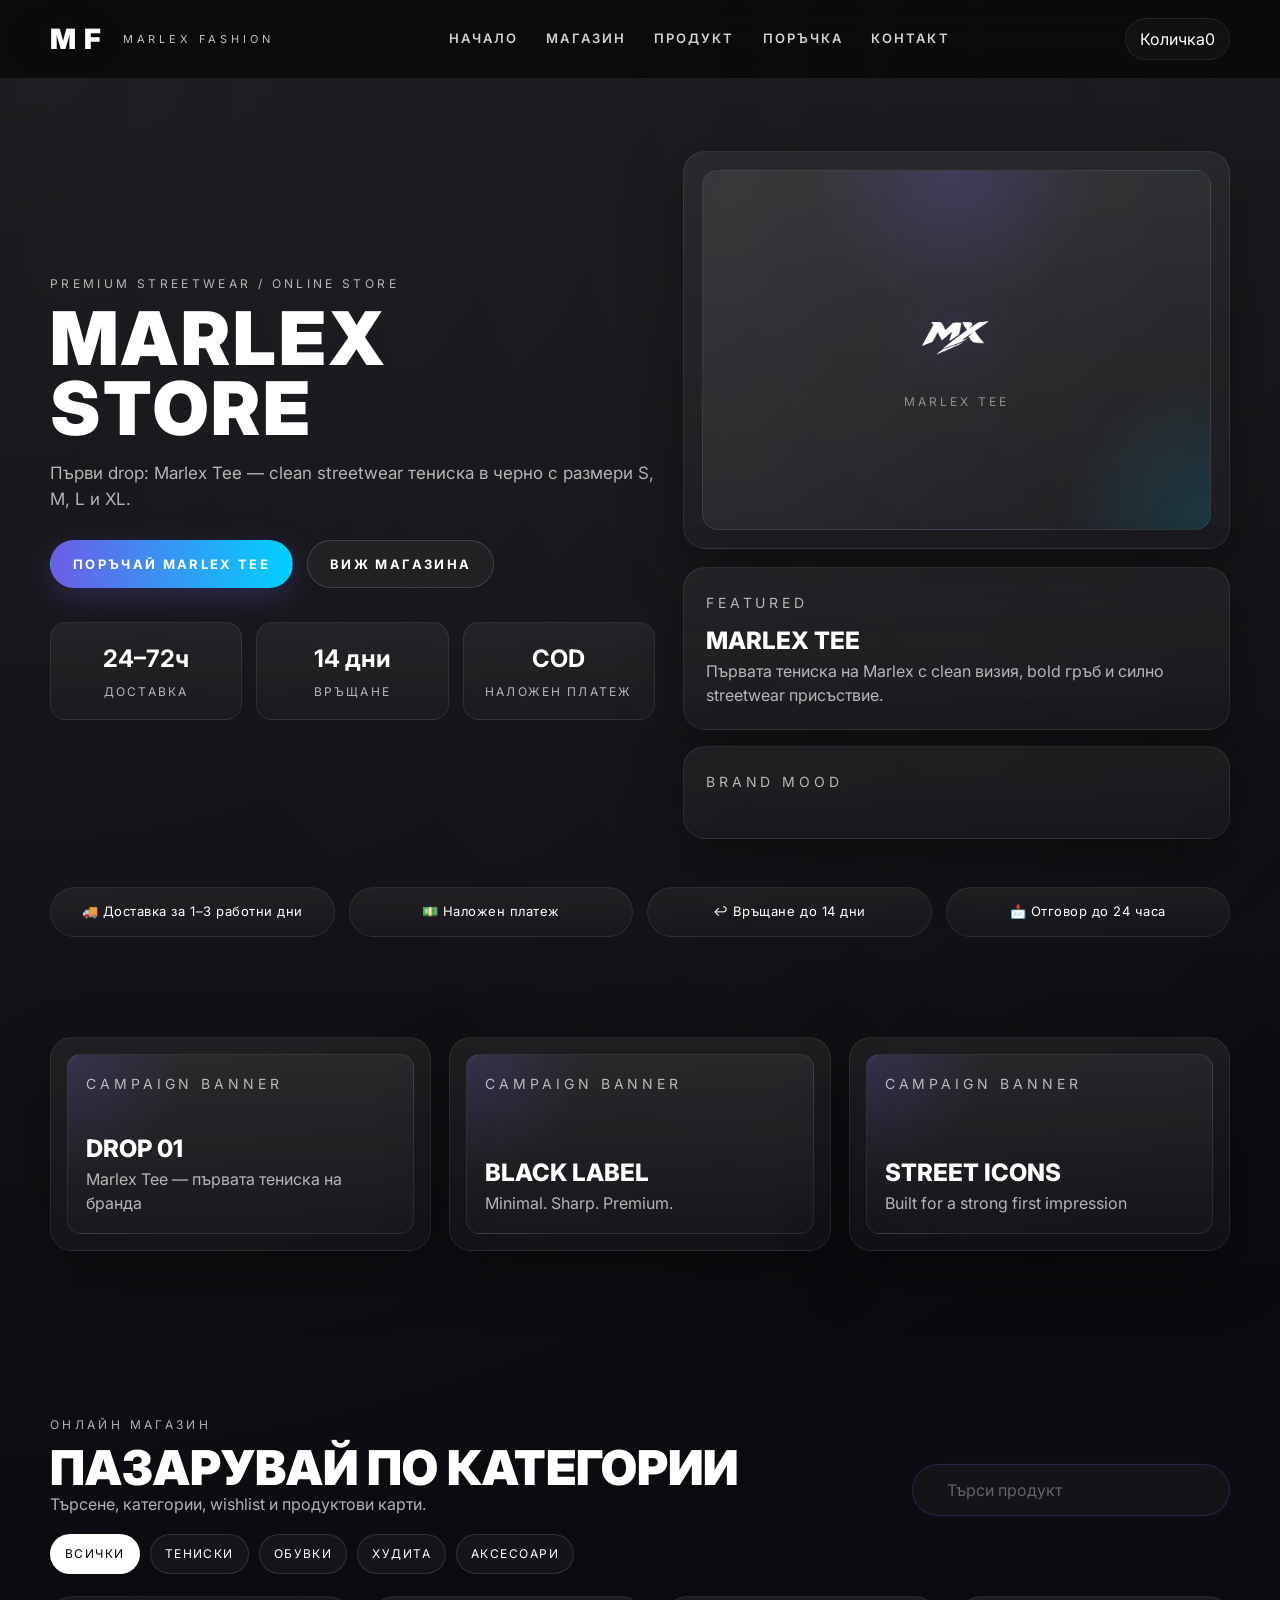
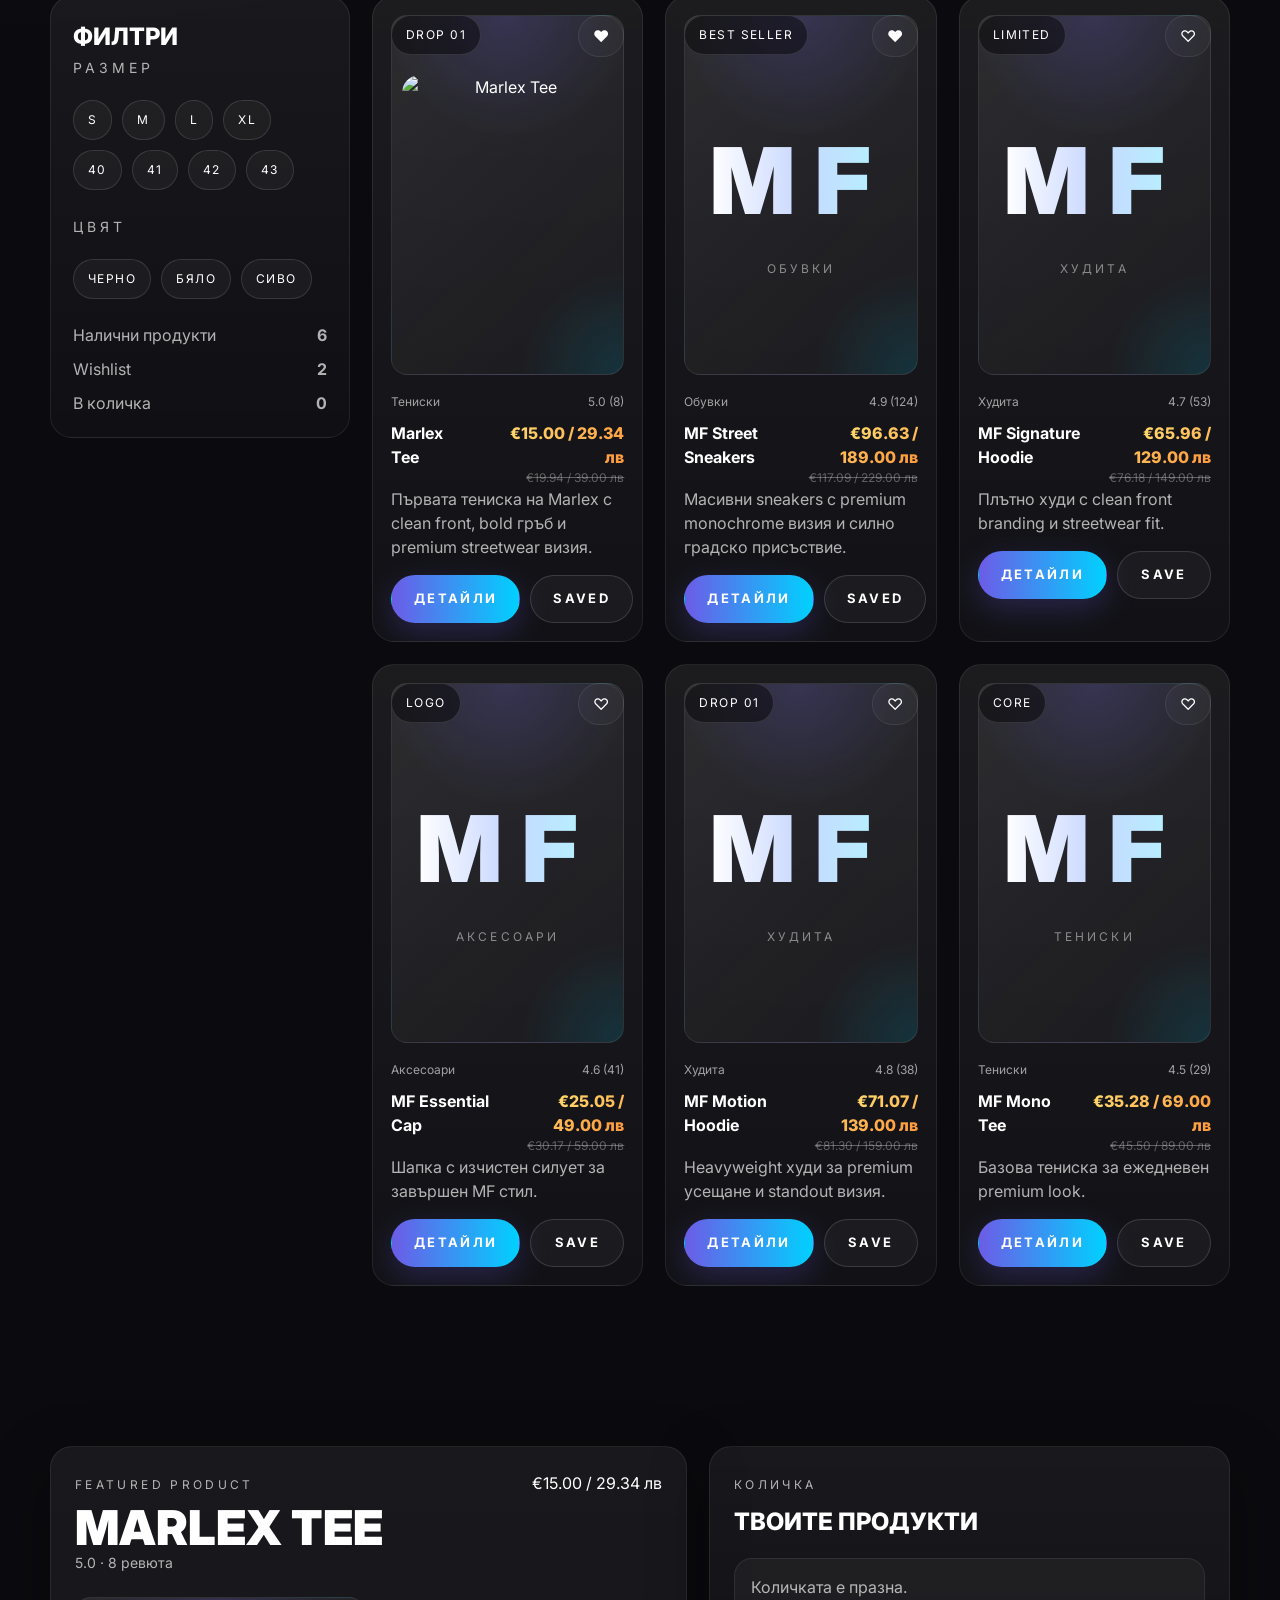
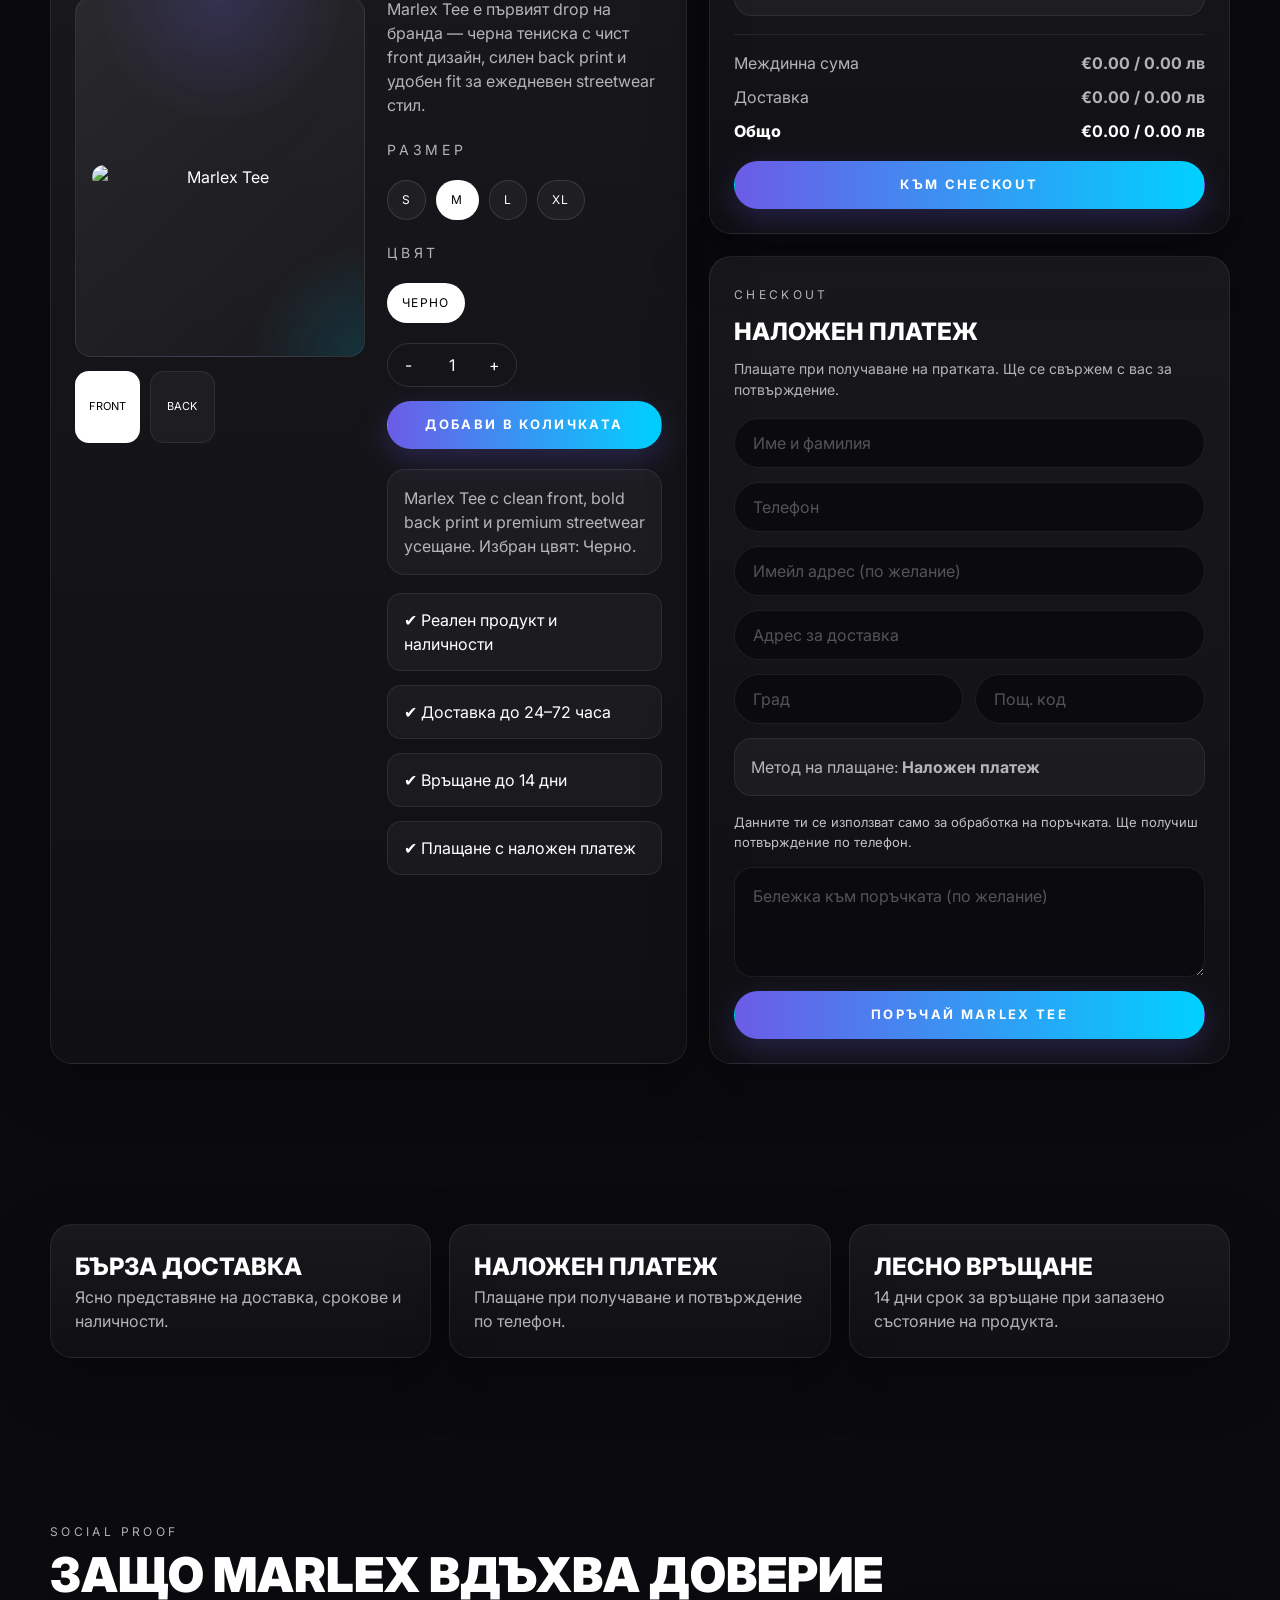
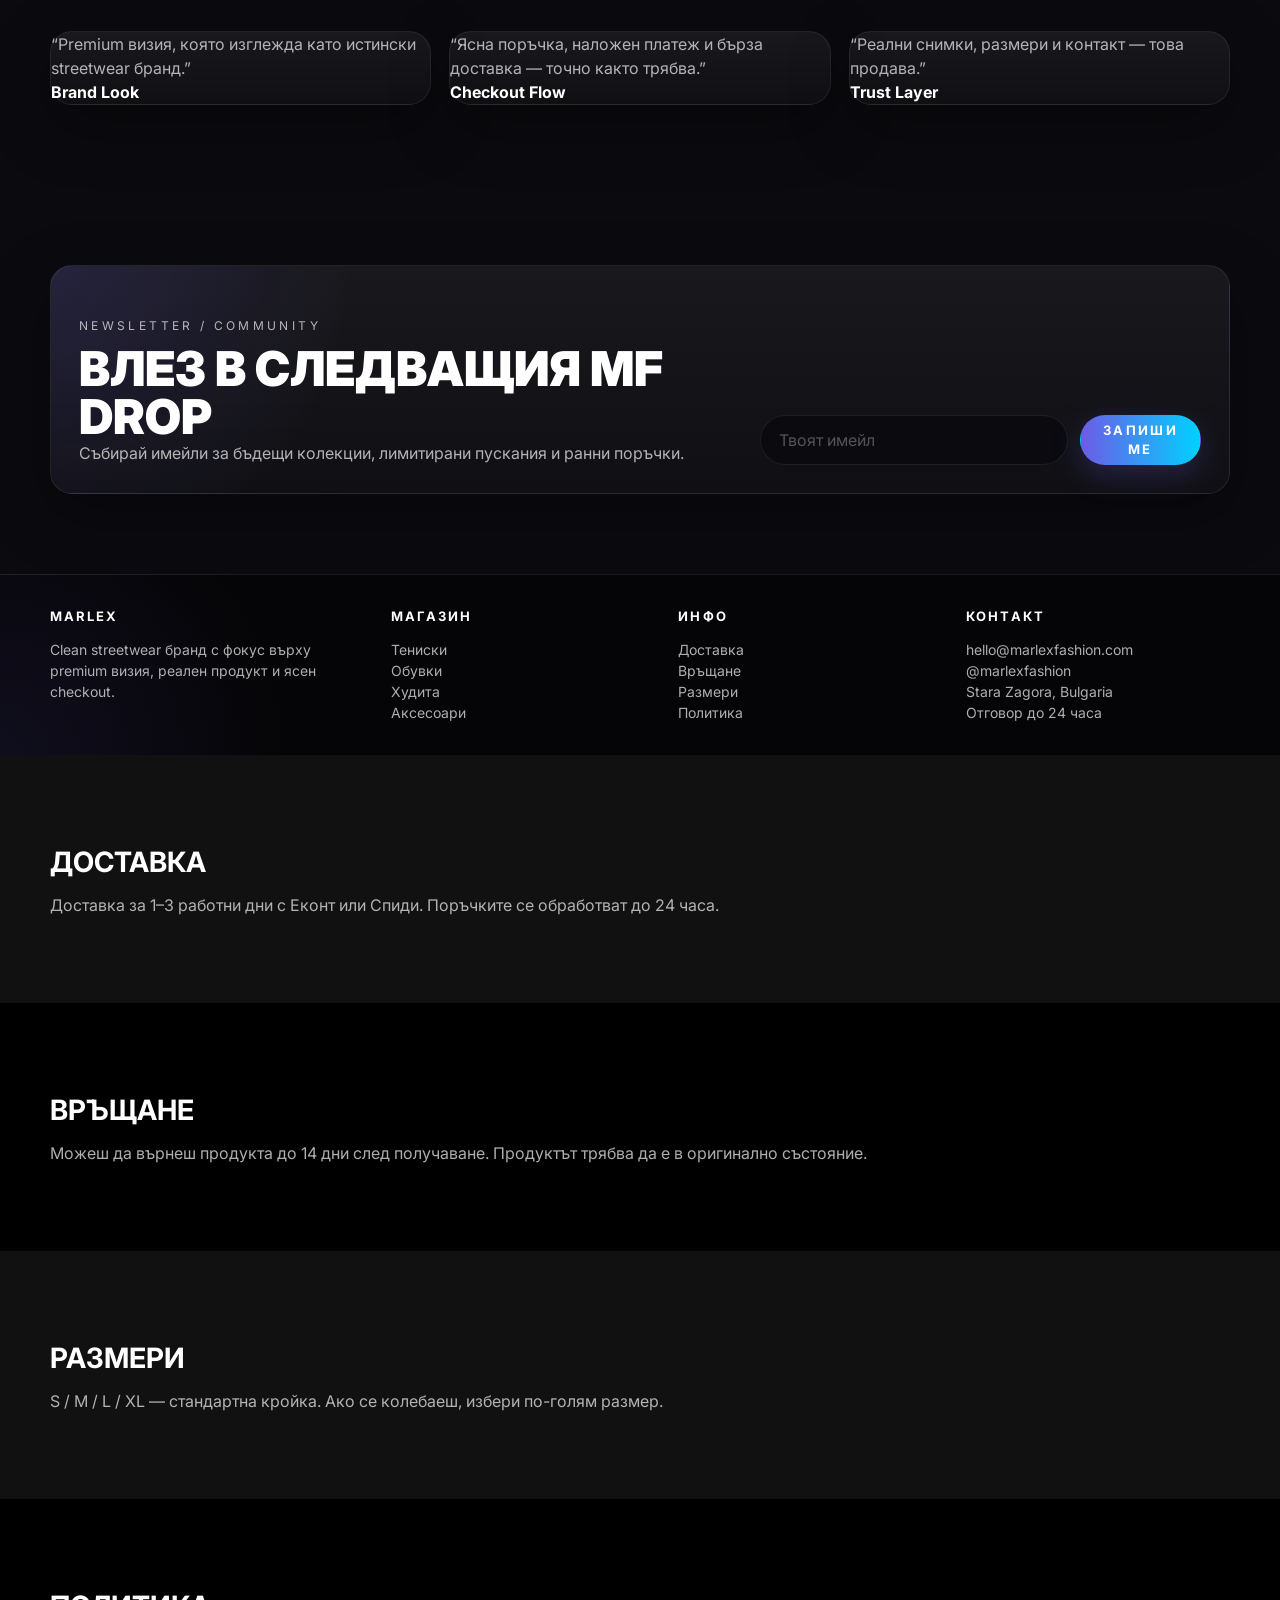
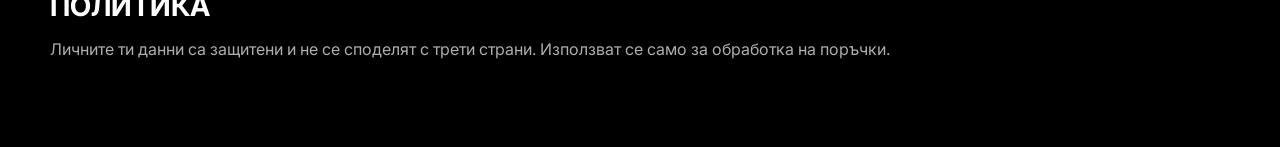
==== index.html @ 37dab2fc "Add files via upload" ====
<!doctype html>
<html lang="bg">
<head>
  <meta charset="UTF-8" />
  <meta name="viewport" content="width=device-width, initial-scale=1.0" />
  <title>Marlex Fashion — Marlex Tee</title>
  <link rel="preconnect" href="https://fonts.googleapis.com">
  <link rel="preconnect" href="https://fonts.gstatic.com" crossorigin>
  <link href="https://fonts.googleapis.com/css2?family=Inter:wght@400;500;600;700;800;900&display=swap" rel="stylesheet">
  <link rel="stylesheet" href="styles.css" />
</head>
<body>
  <header class="site-header">
    <div class="container header-inner nav">
      <a href="#home" class="brand">
        <div class="brand-mark">MF</div>
        <div class="brand-meta">
          <div class="brand-name">Marlex Fashion</div>
        </div>
      </a>

      <nav class="nav-links">
        <a href="#home">Начало</a>
        <a href="#shop">Магазин</a>
        <a href="#product">Продукт</a>
        <a href="#checkout">Поръчка</a>
        <a href="#contact">Контакт</a>
      </nav>

      <button class="icon-btn cart-button" id="cartCountButton" type="button">
        Количка <span id="cartCount">0</span>
      </button>
    </div>
  </header>

  <main>
    <section id="home" class="hero">
      <div class="container hero-grid">
        <div class="hero-copy">
          <div class="eyebrow">Premium Streetwear / Online Store</div>
          <h1 class="title-xl">MARLEX <span>STORE</span></h1>
          <p class="hero-text">Първи drop: Marlex Tee — clean streetwear тениска в черно с размери S, M, L и XL.</p>
          <div class="hero-actions">
            <a class="btn btn-light" href="#product">Поръчай Marlex Tee</a>
            <a class="btn btn-dark" href="#shop">Виж магазина</a>
          </div>
          <div class="stats hero-stats">
            <div class="stat-card"><strong>24–72ч</strong><span>Доставка</span></div>
            <div class="stat-card"><strong>14 дни</strong><span>Връщане</span></div>
            <div class="stat-card"><strong>COD</strong><span>Наложен платеж</span></div>
          </div>
        </div>

        <div class="hero-visuals">
          <div class="glass-card hero-card mock-card big-card">
            <div class="product-visual product-hero-mock">
              <div>
                <img src="logo.png" class="hero-logo" alt="Marlex Logo">
                <div class="sub mock-sub">Marlex Tee</div>
              </div>
            </div>
          </div>

          <div class="info-stack side-stack">
            <div class="info-card">
              <div class="eyebrow small">Featured</div>
              <h3 class="title-md">Marlex Tee</h3>
              <p>Първата тениска на Marlex с clean визия, bold гръб и силно streetwear присъствие.</p>
            </div>
            <div class="info-card tags-card">
              <div class="eyebrow small">Brand Mood</div>
              <div class="badges tags">
                <span class="badge">Minimal</span>
                <span class="badge">Bold</span>
                <span class="badge">Street</span>
                <span class="badge">Premium</span>
              </div>
            </div>
          </div>
        </div>
      </div>
    </section>

    <section class="trust-strip">
      <div class="container trust-strip-grid">
        <div class="trust-pill">🚚 Доставка за 1–3 работни дни</div>
        <div class="trust-pill">💵 Наложен платеж</div>
        <div class="trust-pill">↩️ Връщане до 14 дни</div>
        <div class="trust-pill">📩 Отговор до 24 часа</div>
      </div>
    </section>

    <section class="section campaigns">
      <div class="container banner-grid cards-3">
        <div class="banner-card campaign-card"><div class="banner-inner"><span class="eyebrow small">Campaign Banner</span><div><h3 class="title-md">Drop 01</h3><p>Marlex Tee — първата тениска на бранда</p></div></div></div>
        <div class="banner-card campaign-card"><div class="banner-inner"><span class="eyebrow small">Campaign Banner</span><div><h3 class="title-md">Black Label</h3><p>Minimal. Sharp. Premium.</p></div></div></div>
        <div class="banner-card campaign-card"><div class="banner-inner"><span class="eyebrow small">Campaign Banner</span><div><h3 class="title-md">Street Icons</h3><p>Built for a strong first impression</p></div></div></div>
      </div>
    </section>

    <section id="shop" class="section">
      <div class="container">
        <div class="section-top" style="display:flex;gap:18px;justify-content:space-between;align-items:end;flex-wrap:wrap;">
          <div>
            <div class="eyebrow">Онлайн магазин</div>
            <h2 class="title-lg">Пазарувай по категории</h2>
            <p class="section-text text-muted">Търсене, категории, wishlist и продуктови карти.</p>
          </div>
          <div class="search-box"><input id="searchInput" class="search-input" placeholder="Търси продукт" /></div>
        </div>

        <div class="chips category-bar" id="categoryBar" style="margin-top:18px;"></div>

        <div class="shop-layout" style="margin-top:22px;">
          <aside class="sidebar filters">
            <div class="filters-title title-md">Филтри</div>
            <div class="filter-group">
              <div class="filter-label eyebrow small">Размер</div>
              <div class="chips">
                <span class="chip">S</span><span class="chip">M</span><span class="chip">L</span><span class="chip">XL</span>
                <span class="chip">40</span><span class="chip">41</span><span class="chip">42</span><span class="chip">43</span>
              </div>
            </div>
            <div class="filter-group">
              <div class="filter-label eyebrow small">Цвят</div>
              <div class="chips">
                <span class="chip">Черно</span><span class="chip">Бяло</span><span class="chip">Сиво</span>
              </div>
            </div>
            <div class="filter-stats" style="display:grid;gap:10px;margin-top:24px;">
              <div class="summary-row"><span>Налични продукти</span><strong id="productCount">0</strong></div>
              <div class="summary-row"><span>Wishlist</span><strong id="wishlistCount">0</strong></div>
              <div class="summary-row"><span>В количка</span><strong id="cartItemCount">0</strong></div>
            </div>
          </aside>

          <div class="products-grid" id="productsGrid"></div>
        </div>
      </div>
    </section>

    <section id="product" class="section product-section">
      <div class="container product-section-grid product-layout">
        <div class="product-details-card product-view card">
          <div class="product-head" style="display:flex;justify-content:space-between;gap:16px;flex-wrap:wrap;align-items:start;">
            <div>
              <div class="eyebrow">Featured Product</div>
              <h2 class="title-lg" id="activeName">Marlex Tee</h2>
              <div class="rating-line small"><span id="activeRating">5.0</span> · <span id="activeReviews">8</span> ревюта</div>
            </div>
            <div class="pill-price" id="activePrice">€15.00 / 29.34 лв</div>
          </div>

          <div class="product-grid" style="display:grid;grid-template-columns:1fr .95fr;gap:22px;margin-top:24px;">
            <div>
              <div class="product-hero-mock product-visual image-stage" id="activeImageStage">
                <img id="activeMainImage" src="01ca5580-cdf8-4b60-a76c-24fb9c27b7ed.png" alt="Marlex Tee" class="product-main-image">
              </div>
              <div class="thumb-grid thumbs" id="activeThumbs"></div>
            </div>

            <div>
              <p class="product-desc text-muted" id="activeDescription"></p>

              <div class="option-row option-group">
                <div class="filter-label eyebrow small">Размер</div>
                <div class="option-list chips" id="sizeOptions"></div>
              </div>
              <div class="option-row option-group">
                <div class="filter-label eyebrow small">Цвят</div>
                <div class="option-list chips" id="colorOptions"></div>
              </div>

              <div class="add-row" style="display:flex;gap:14px;align-items:center;margin-top:20px;flex-wrap:wrap;">
                <div class="qty-box qty-control">
                  <button id="qtyMinus" type="button">-</button>
                  <span id="qtyValue">1</span>
                  <button id="qtyPlus" type="button">+</button>
                </div>
                <button class="btn btn-light full" id="addToCartBtn" type="button">Добави в количката</button>
              </div>

              <div class="detail-box notice" style="margin-top:20px;">
                Marlex Tee с clean front, bold back print и premium streetwear усещане. Избран цвят: <span id="selectedColorText">Черно</span>.
              </div>

              <div class="benefits list-stack product-trust" style="margin-top:18px;">
                <div>✔ Реален продукт и наличности</div>
                <div>✔ Доставка до 24–72 часа</div>
                <div>✔ Връщане до 14 дни</div>
                <div>✔ Плащане с наложен платеж</div>
              </div>
            </div>
          </div>
        </div>

        <div class="side-column" style="display:grid;gap:22px;">
          <div class="cart-card card">
            <div class="eyebrow">Количка</div>
            <h3 class="title-md">Твоите продукти</h3>
            <div id="cartList" class="cart-list list-stack" style="margin-top:18px;"></div>
            <div class="summary totals">
              <div class="summary-row"><span>Междинна сума</span><strong id="subtotal">€0.00 / 0 лв</strong></div>
              <div class="summary-row"><span>Доставка</span><strong id="shipping">€0.00 / 0 лв</strong></div>
              <div class="summary-row total total-final"><span>Общо</span><strong id="total">€0.00 / 0 лв</strong></div>
            </div>
            <a href="#checkout" class="btn btn-light full" style="margin-top:18px;">Към checkout</a>
          </div>

          <div id="checkout" class="checkout-card card">
            <div class="eyebrow">Checkout</div>
            <h3 class="title-md">Наложен платеж</h3>
            <p class="muted small" style="margin-top:8px;">Плащате при получаване на пратката. Ще се свържем с вас за потвърждение.</p>
            <div class="form-stack form-grid">
              <input class="input" id="nameInput" placeholder="Име и фамилия" />
              <input class="input" id="phoneInput" placeholder="Телефон" />
              <input class="input" id="emailInput" placeholder="Имейл адрес (по желание)" />
              <input class="input" id="addressInput" placeholder="Адрес за доставка" />
              <div class="grid-2 two-cols">
                <input class="input" id="cityInput" placeholder="Град" />
                <input class="input" id="zipInput" placeholder="Пощ. код" />
              </div>
              <div class="cod-box notice">Метод на плащане: <strong>Наложен платеж</strong></div>
              <p class="checkout-trust">Данните ти се използват само за обработка на поръчката. Ще получиш потвърждение по телефон.</p>
              <textarea class="textarea" id="notesInput" placeholder="Бележка към поръчката (по желание)"></textarea>
              <button class="btn btn-light full" id="orderBtn" type="button">Поръчай Marlex Tee</button>
            </div>
            <div id="successBox" class="success-box hidden" style="margin-top:16px;"></div>
          </div>
        </div>
      </div>
    </section>

    <section class="section">
      <div class="container cards-3">
        <div class="account-card trust-card"><h3 class="title-md">Бърза доставка</h3><p>Ясно представяне на доставка, срокове и наличности.</p></div>
        <div class="account-card trust-card"><h3 class="title-md">Наложен платеж</h3><p>Плащане при получаване и потвърждение по телефон.</p></div>
        <div class="account-card trust-card"><h3 class="title-md">Лесно връщане</h3><p>14 дни срок за връщане при запазено състояние на продукта.</p></div>
      </div>
    </section>

    <section class="section testimonials">
      <div class="container">
        <div class="eyebrow">Social Proof</div>
        <h2 class="title-lg">Защо MARLEX вдъхва доверие</h2>
        <div class="testimonial-grid cards-3" style="margin-top:32px;">
          <div class="testimonial-card quote-card"><p>“Premium визия, която изглежда като истински streetwear бранд.”</p><strong>Brand Look</strong></div>
          <div class="testimonial-card quote-card"><p>“Ясна поръчка, наложен платеж и бърза доставка — точно както трябва.”</p><strong>Checkout Flow</strong></div>
          <div class="testimonial-card quote-card"><p>“Реални снимки, размери и контакт — това продава.”</p><strong>Trust Layer</strong></div>
        </div>
      </div>
    </section>

    <section class="section newsletter">
      <div class="container newsletter-card newsletter-box">
        <div class="newsletter-row">
          <div>
            <div class="eyebrow">Newsletter / Community</div>
            <h2 class="title-lg">Влез в следващия MF drop</h2>
            <p>Събирай имейли за бъдещи колекции, лимитирани пускания и ранни поръчки.</p>
          </div>
          <div class="inline-form newsletter-form">
            <input class="input" placeholder="Твоят имейл" />
            <button class="btn btn-light" type="button">Запиши ме</button>
          </div>
        </div>
      </div>
    </section>
  </main>

  <footer class="footer" id="contact">
    <div class="container footer-grid">
      <div>
        <h4>MARLEX</h4>
        <p>Clean streetwear бранд с фокус върху premium визия, реален продукт и ясен checkout.</p>
      </div>

      <div>
        <h4>Магазин</h4>
        <p><a href="#shop">Тениски</a></p>
        <p><a href="#shop">Обувки</a></p>
        <p><a href="#shop">Худита</a></p>
        <p><a href="#shop">Аксесоари</a></p>
      </div>

      <div>
        <h4>Инфо</h4>
        <p><a href="#delivery">Доставка</a></p>
        <p><a href="#returns">Връщане</a></p>
        <p><a href="#sizes">Размери</a></p>
        <p><a href="#policy">Политика</a></p>
      </div>

      <div>
        <h4>Контакт</h4>
        <p>hello@marlexfashion.com</p>
        <p>@marlexfashion</p>
        <p>Stara Zagora, Bulgaria</p>
        <p>Отговор до 24 часа</p>
      </div>
    </div>
  </footer>

  <section id="delivery" class="info-section">
    <div class="container info-section-card">
      <h2>Доставка</h2>
      <p>Доставка за 1–3 работни дни с Еконт или Спиди. Поръчките се обработват до 24 часа.</p>
    </div>
  </section>

  <section id="returns" class="info-section alt">
    <div class="container info-section-card">
      <h2>Връщане</h2>
      <p>Можеш да върнеш продукта до 14 дни след получаване. Продуктът трябва да е в оригинално състояние.</p>
    </div>
  </section>

  <section id="sizes" class="info-section">
    <div class="container info-section-card">
      <h2>Размери</h2>
      <p>S / M / L / XL — стандартна кройка. Ако се колебаеш, избери по-голям размер.</p>
    </div>
  </section>

  <section id="policy" class="info-section alt">
    <div class="container info-section-card">
      <h2>Политика</h2>
      <p>Личните ти данни са защитени и не се споделят с трети страни. Използват се само за обработка на поръчки.</p>
    </div>
  </section>

  <script src="script.js"></script>
</body>
</html>
---- styles.css ----
:root {
  --bg: #0b0b0f;
  --bg-soft: #111118;
  --card: #15151d;
  --card-2: #1a1a24;
  --text: #ffffff;
  --muted: rgba(255, 255, 255, 0.68);
  --line: rgba(255, 255, 255, 0.08);
  --primary: #6c5ce7;
  --secondary: #00d1ff;
  --accent: #ff3d81;
  --shadow: 0 20px 60px rgba(0, 0, 0, 0.35);
  --radius: 22px;
  --radius-sm: 16px;
}
* { box-sizing: border-box; }
html { scroll-behavior: smooth; }
body {
  margin: 0;
  background: radial-gradient(circle at top left, rgba(255,255,255,0.08), transparent 25%), radial-gradient(circle at top right, rgba(255,255,255,0.05), transparent 20%), var(--bg);
  color: var(--text);
  font-family: Inter, Arial, sans-serif;
  line-height: 1.5;
}
img { max-width: 100%; display: block; }
a { color: inherit; text-decoration: none; }
button, input, textarea { font: inherit; }
.container { width: min(1180px, calc(100% - 32px)); margin: 0 auto; }
h1,h2,h3,h4,h5,h6 { margin: 0; color: #fff; }
p { margin: 0; color: var(--muted); }
.section { padding: 80px 0; }
.eyebrow { display:inline-block; margin-bottom:10px; color:var(--muted); font-size:12px; letter-spacing:.28em; text-transform:uppercase; }
.title-xl { font-size: clamp(40px, 7vw, 74px); line-height:.95; font-weight:900; letter-spacing:.04em; text-transform:uppercase; }
.title-lg { font-size: clamp(28px, 4vw, 48px); line-height:1; font-weight:900; text-transform:uppercase; }
.title-md { font-size:24px; font-weight:800; text-transform:uppercase; }
.text-muted, .small, .muted { color: var(--muted); }
.small { font-size: 14px; }
.site-header { position:sticky; top:0; z-index:50; backdrop-filter: blur(14px); background: rgba(8,8,10,.82); border-bottom:1px solid var(--line); }
.header-inner { min-height:78px; display:flex; align-items:center; justify-content:space-between; gap:18px; }
.nav { min-height:78px; display:flex; align-items:center; justify-content:space-between; gap:18px; }
.brand { display:flex; align-items:center; gap:14px; }
.brand-mark { font-size:28px; font-weight:900; letter-spacing:.28em; color:#fff; }
.brand-meta { display:flex; flex-direction:column; gap:2px; }
.brand-name { font-size:11px; letter-spacing:.35em; text-transform:uppercase; color:rgba(255,255,255,.75); }
.nav-links { display:flex; align-items:center; gap:28px; }
.nav-links a { color:rgba(255,255,255,.82); font-size:13px; font-weight:600; letter-spacing:.16em; text-transform:uppercase; transition:.25s ease; }
.nav-links a:hover { color:#fff; }
.icon-btn { min-width:42px; height:42px; border-radius:999px; border:1px solid var(--line); background:rgba(255,255,255,.03); color:#fff; display:inline-flex; align-items:center; justify-content:center; transition:.25s ease; cursor:pointer; padding:0 14px; }
.icon-btn:hover { transform:translateY(-1px); border-color:rgba(255,255,255,.16); background:rgba(255,255,255,.07); }
.hero { padding:72px 0 48px; }
.hero-grid { display:grid; grid-template-columns:1.05fr .95fr; gap:28px; align-items:center; }
.hero-copy p, .hero-text { margin-top:18px; max-width:640px; font-size:17px; color:var(--muted); }
.hero-actions { display:flex; flex-wrap:wrap; gap:14px; margin-top:28px; }
.btn { display:inline-flex; align-items:center; justify-content:center; gap:10px; min-height:48px; padding:0 22px; border-radius:999px; border:1px solid transparent; font-size:13px; font-weight:700; letter-spacing:.18em; text-transform:uppercase; transition:.25s ease; cursor:pointer; }
.btn:hover { transform:translateY(-1px); }
.btn-light { background:linear-gradient(90deg,var(--primary),var(--secondary)); color:#fff; box-shadow:0 10px 30px rgba(108,92,231,.25); }
.btn-light:hover { filter:brightness(1.06); }
.btn-dark { background:rgba(255,255,255,.04); color:#fff; border-color:rgba(255,255,255,.14); }
.btn-dark:hover { background:rgba(255,255,255,.08); border-color:rgba(255,255,255,.24); }
.full { width:100%; }
.stats { margin-top:34px; display:grid; grid-template-columns:repeat(3,1fr); gap:14px; }
.stat-card, .stat { padding:18px; border-radius:var(--radius-sm); border:1px solid var(--line); background:linear-gradient(180deg, rgba(255,255,255,.06), rgba(255,255,255,.025)); text-align:center; }
.stat-card strong, .stat strong { display:block; font-size:24px; color:#fff; }
.stat-card span, .stat span { display:block; margin-top:6px; font-size:12px; color:var(--muted); text-transform:uppercase; letter-spacing:.18em; }
.hero-visuals { display:grid; gap:18px; }
.glass-card, .card, .info-card, .campaign-card, .trust-card, .quote-card, .newsletter-box { border-radius:var(--radius); border:1px solid var(--line); background:linear-gradient(180deg, rgba(255,255,255,.06), rgba(255,255,255,.025)); box-shadow:var(--shadow); }
.hero-card { padding:18px; }
.product-visual, .product-hero-mock { min-height:360px; border-radius:calc(var(--radius) - 6px); border:1px solid var(--line); background:radial-gradient(circle at top, rgba(108,92,231,.2), transparent 32%), radial-gradient(circle at bottom right, rgba(0,209,255,.14), transparent 24%), linear-gradient(135deg, rgba(255,255,255,.08), rgba(255,255,255,.02)); display:flex; align-items:center; justify-content:center; text-align:center; }
.mark, .mock-logo { font-size:clamp(54px, 9vw, 92px); font-weight:900; letter-spacing:.22em; background:linear-gradient(90deg,#fff,#c8d7ff,#b2f5ff); -webkit-background-clip:text; background-clip:text; color:transparent; }
.sub, .mock-sub { margin-top:10px; font-size:12px; color:rgba(255,255,255,.48); text-transform:uppercase; letter-spacing:.26em; }
.info-stack { display:grid; gap:16px; }
.info-card { padding:22px; }
.badges, .tags { display:flex; flex-wrap:wrap; gap:10px; margin-top:14px; }
.badge, .chip, .option-btn { padding:10px 14px; border-radius:999px; border:1px solid rgba(255,255,255,.12); background:rgba(255,255,255,.04); font-size:12px; color:#fff; text-transform:uppercase; letter-spacing:.12em; }
.banner-grid, .cards-3 { display:grid; grid-template-columns:repeat(3,1fr); gap:18px; }
.banner-card { padding:16px; }
.banner-inner { min-height:180px; border-radius:calc(var(--radius) - 8px); border:1px solid var(--line); padding:18px; display:flex; flex-direction:column; justify-content:space-between; background:radial-gradient(circle at top left, rgba(108,92,231,.18), transparent 30%), linear-gradient(180deg, rgba(255,255,255,.05), rgba(255,255,255,.02)); }
.shop-layout { display:grid; grid-template-columns:300px 1fr; gap:22px; }
.sidebar, .filters { padding:22px; border-radius:var(--radius); border:1px solid var(--line); background:linear-gradient(180deg, rgba(255,255,255,.06), rgba(255,255,255,.025)); height:fit-content; }
.filter-group + .filter-group { margin-top:24px; }
.chips { display:flex; flex-wrap:wrap; gap:10px; margin-top:12px; }
.search-box { display:flex; align-items:center; gap:10px; padding:0 16px; min-height:52px; border-radius:999px; border:1px solid rgba(108,92,231,.22); background:rgba(255,255,255,.04); box-shadow:0 0 24px rgba(108,92,231,.08); }
.search-box input, .search-input { flex:1; width:100%; background:transparent; border:0; outline:0; color:#fff; }
.search-box input::placeholder, .search-input::placeholder { color:rgba(255,255,255,.34); }
.products-grid { display:grid; grid-template-columns:repeat(3,1fr); gap:22px; }
.product-card { overflow:hidden; border-radius:var(--radius); border:1px solid var(--line); background:linear-gradient(180deg, rgba(255,255,255,.07), rgba(255,255,255,.03)); transition:.25s ease; }
.product-card:hover { transform:translateY(-5px); border-color:rgba(108,92,231,.28); box-shadow:0 0 28px rgba(108,92,231,.12); }
.product-card-top { position:relative; padding:18px; }
.product-label, .badge { position:absolute; top:18px; left:18px; z-index:2; background:rgba(0,0,0,.45); }
.wishlist-btn { position:absolute; top:18px; right:18px; z-index:2; }
.product-card-body { padding:0 18px 18px; }
.price { font-weight:800; background:linear-gradient(90deg,#ffd66b,#ff9a3d); -webkit-background-clip:text; background-clip:text; color:transparent; }
.old-price { color:rgba(255,255,255,.32); text-decoration:line-through; font-size:12px; }
.product-actions { display:flex; gap:10px; margin-top:16px; }
.product-actions .btn { flex:1; }
.product-section-grid, .product-layout { display:grid; grid-template-columns:1.1fr .9fr; gap:22px; }
.product-details-card,.cart-card,.checkout-card,.account-card,.dashboard-card,.testimonial-card,.newsletter-card,.footer-card { border-radius:var(--radius); border:1px solid var(--line); background:linear-gradient(180deg, rgba(255,255,255,.06), rgba(255,255,255,.025)); }
.product-details-card,.cart-card,.checkout-card,.account-card,.dashboard-card,.newsletter-card { padding:24px; }
.thumb-grid, .thumbs { display:grid; grid-template-columns:repeat(4,1fr); gap:10px; margin-top:14px; }
.thumb { height:72px; border-radius:14px; border:1px solid var(--line); background:rgba(255,255,255,.04); display:flex; align-items:center; justify-content:center; color:rgba(255,255,255,.45); font-size:11px; text-transform:uppercase; }
.option-row { margin-top:20px; }
.option-list { display:flex; flex-wrap:wrap; gap:10px; margin-top:10px; }
.option-btn.active, .chip.active { background:#fff; color:#000; }
.qty-box, .qty-control { display:inline-flex; align-items:center; border-radius:999px; border:1px solid rgba(255,255,255,.12); overflow:hidden; }
.qty-box button, .qty-control button { width:42px; height:42px; background:transparent; color:#fff; border:0; cursor:pointer; }
.qty-box span, .qty-control span { min-width:44px; text-align:center; color:#fff; }
.list-stack, .cart-list, .benefits { display:grid; gap:14px; }
.order-item, .cart-item { padding:16px; border-radius:16px; border:1px solid var(--line); background:rgba(0,0,0,.18); }
.summary, .totals { margin-top:18px; padding-top:16px; border-top:1px solid var(--line); display:grid; gap:10px; }
.summary-row { display:flex; justify-content:space-between; gap:16px; color:var(--muted); }
.summary-row.total, .total-final { color:#fff; font-weight:800; }
.form-stack, .form-grid { display:grid; gap:14px; margin-top:18px; }
.input, .textarea, input, textarea { width:100%; min-height:50px; border-radius:999px; border:1px solid var(--line); background:#0a0a0f; color:#fff; padding:0 18px; outline:none; }
.input::placeholder, .textarea::placeholder, input::placeholder, textarea::placeholder { color:rgba(255,255,255,.3); }
.textarea, textarea { min-height:110px; border-radius:18px; padding:16px 18px; resize:vertical; }
.grid-2, .two-cols { display:grid; grid-template-columns:repeat(2,1fr); gap:12px; }
.notice, .cod-box, .detail-box { padding:16px; border-radius:18px; border:1px solid var(--line); background:rgba(255,255,255,.04); color:var(--muted); }
.success-box { padding:16px; border-radius:18px; border:1px solid rgba(72,187,120,.25); background:rgba(72,187,120,.08); }
.newsletter-card, .newsletter-box { padding:28px; background:radial-gradient(circle at top left, rgba(108,92,231,.16), transparent 25%), linear-gradient(180deg, rgba(255,255,255,.06), rgba(255,255,255,.025)); }
.newsletter-row { margin-top:18px; display:grid; grid-template-columns:1.2fr .8fr; gap:20px; align-items:end; }
.inline-form, .newsletter-form { display:flex; gap:12px; }
.footer { border-top:1px solid var(--line); background:radial-gradient(circle at bottom left, rgba(108,92,231,.1), transparent 22%), #050507; }
.footer-grid { padding:32px 0; display:grid; grid-template-columns:1.2fr 1fr 1fr 1fr; gap:24px; }
.footer h4 { margin-bottom:12px; font-size:13px; text-transform:uppercase; letter-spacing:.16em; }
.footer p { color:var(--muted); font-size:14px; }
.hidden { display:none; }

.hero-logo {
  width: 140px;
  margin: 0 auto 10px;
  filter: brightness(1.2) drop-shadow(0 0 25px rgba(124, 58, 237, 0.4));
  transition: 0.3s;
}
.hero-logo:hover { transform: scale(1.05); }

.image-stage { padding: 16px; }
.product-main-image { width: 100%; max-height: 520px; object-fit: contain; border-radius: 18px; }
.product-card-visual { padding: 10px; }
.product-card-image { width: 100%; height: 240px; object-fit: contain; border-radius: 18px; }
.thumb-btn { cursor: pointer; color: #fff; }
.thumb-btn.active { background:#fff; color:#000; }

.trust-strip { padding: 0 0 20px; }
.trust-strip-grid {
  display: grid;
  grid-template-columns: repeat(4, 1fr);
  gap: 14px;
}
.trust-pill {
  padding: 14px 16px;
  text-align: center;
  border-radius: 999px;
  border: 1px solid var(--line);
  background: linear-gradient(180deg, rgba(255,255,255,.06), rgba(255,255,255,.025));
  color: #fff;
  font-size: 13px;
  letter-spacing: .04em;
}
.product-trust div {
  padding: 14px 16px;
  border-radius: 14px;
  border: 1px solid var(--line);
  background: rgba(255,255,255,.04);
}
.checkout-trust {
  font-size: 13px;
  line-height: 1.6;
  color: rgba(255,255,255,.74);
  margin: 2px 0 0;
}
.info-section {
  padding: 60px 0;
  background: #111;
}
.info-section.alt { background: #000; }
.info-section-card { padding: 26px 0; }
.info-section h2 {
  margin-bottom: 10px;
  font-size: 28px;
  text-transform: uppercase;
}

@media (max-width:1100px){
  .hero-grid,.shop-layout,.product-section-grid,.product-layout,.newsletter-row{grid-template-columns:1fr;}
  .products-grid,.banner-grid,.cards-3,.footer-grid,.trust-strip-grid{grid-template-columns:repeat(2,1fr);}
}
@media (max-width:780px){
  .nav-links{display:none;}
  .stats,.products-grid,.banner-grid,.cards-3,.footer-grid,.grid-2,.two-cols,.thumb-grid,.thumbs,.trust-strip-grid{grid-template-columns:1fr;}
  .inline-form,.hero-actions,.product-actions{flex-direction:column;}
  .section{padding:64px 0;}
  .product-grid{grid-template-columns:1fr !important;}
}
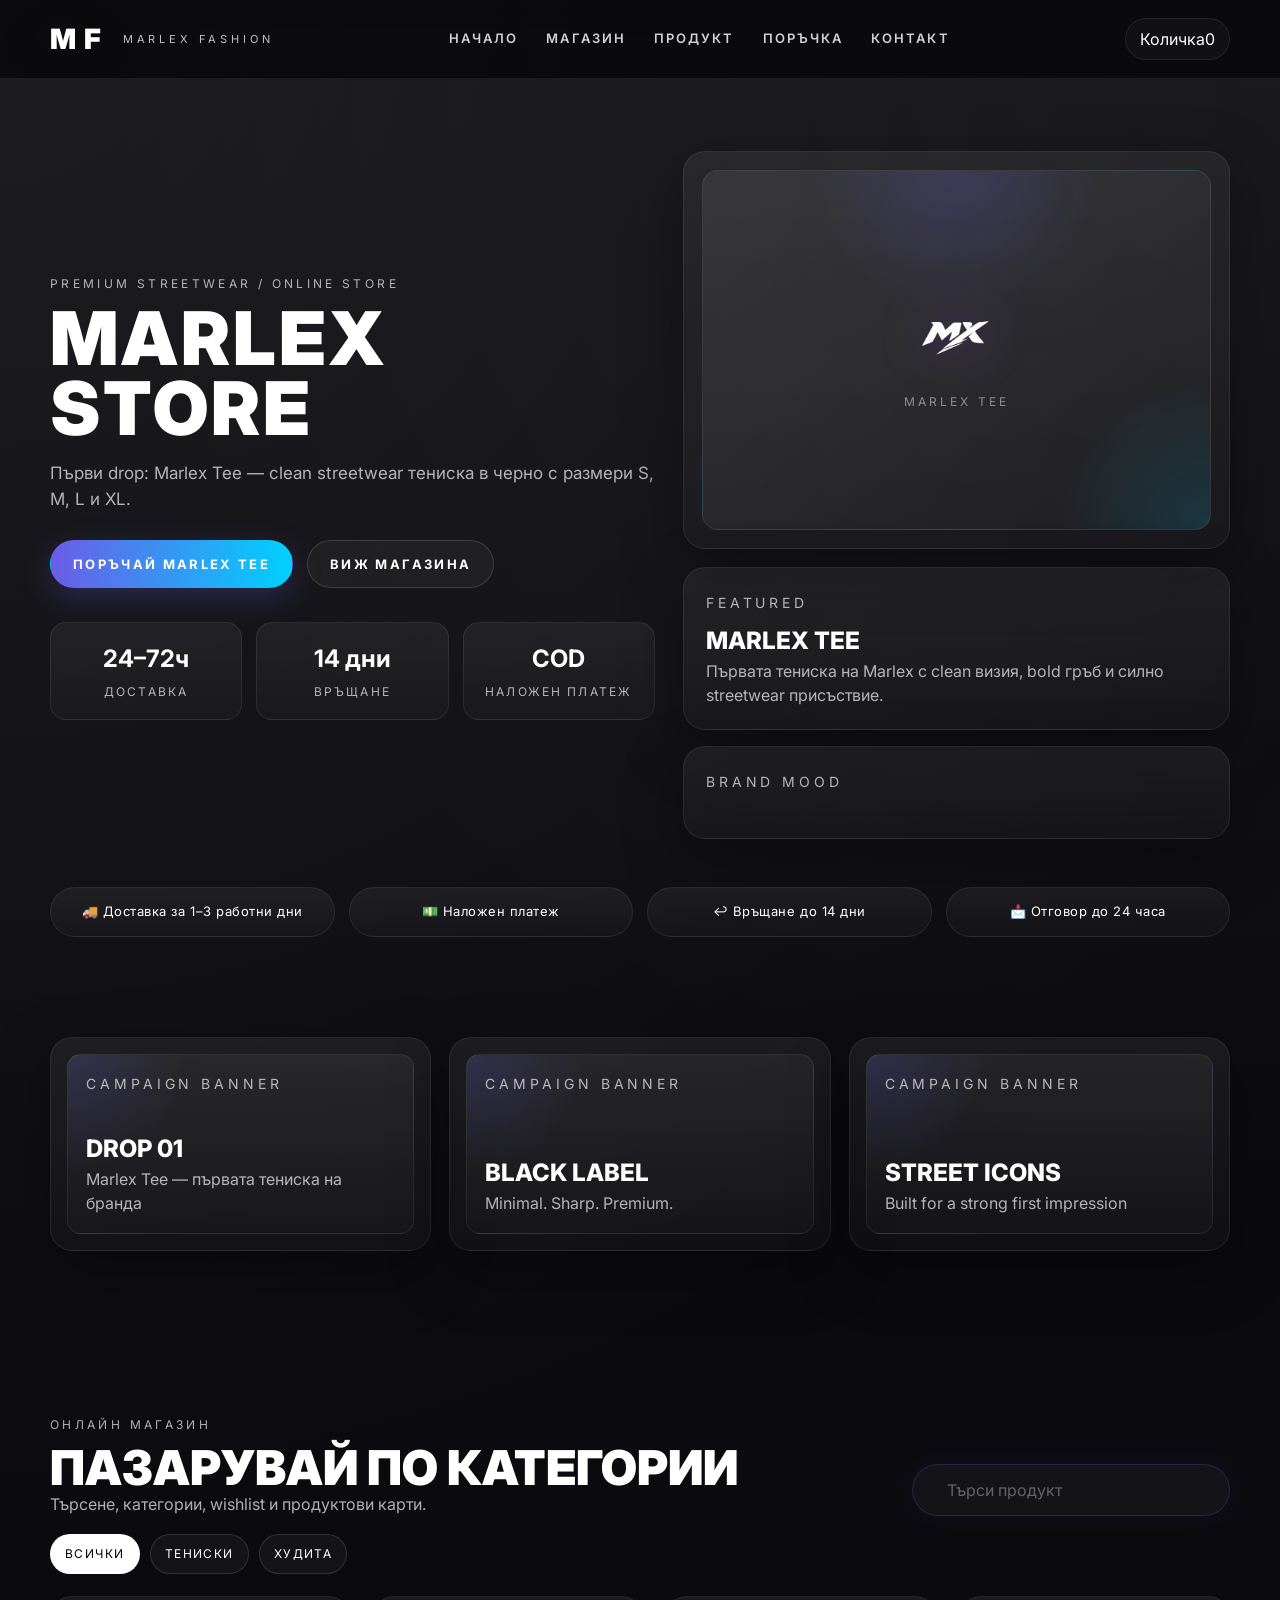
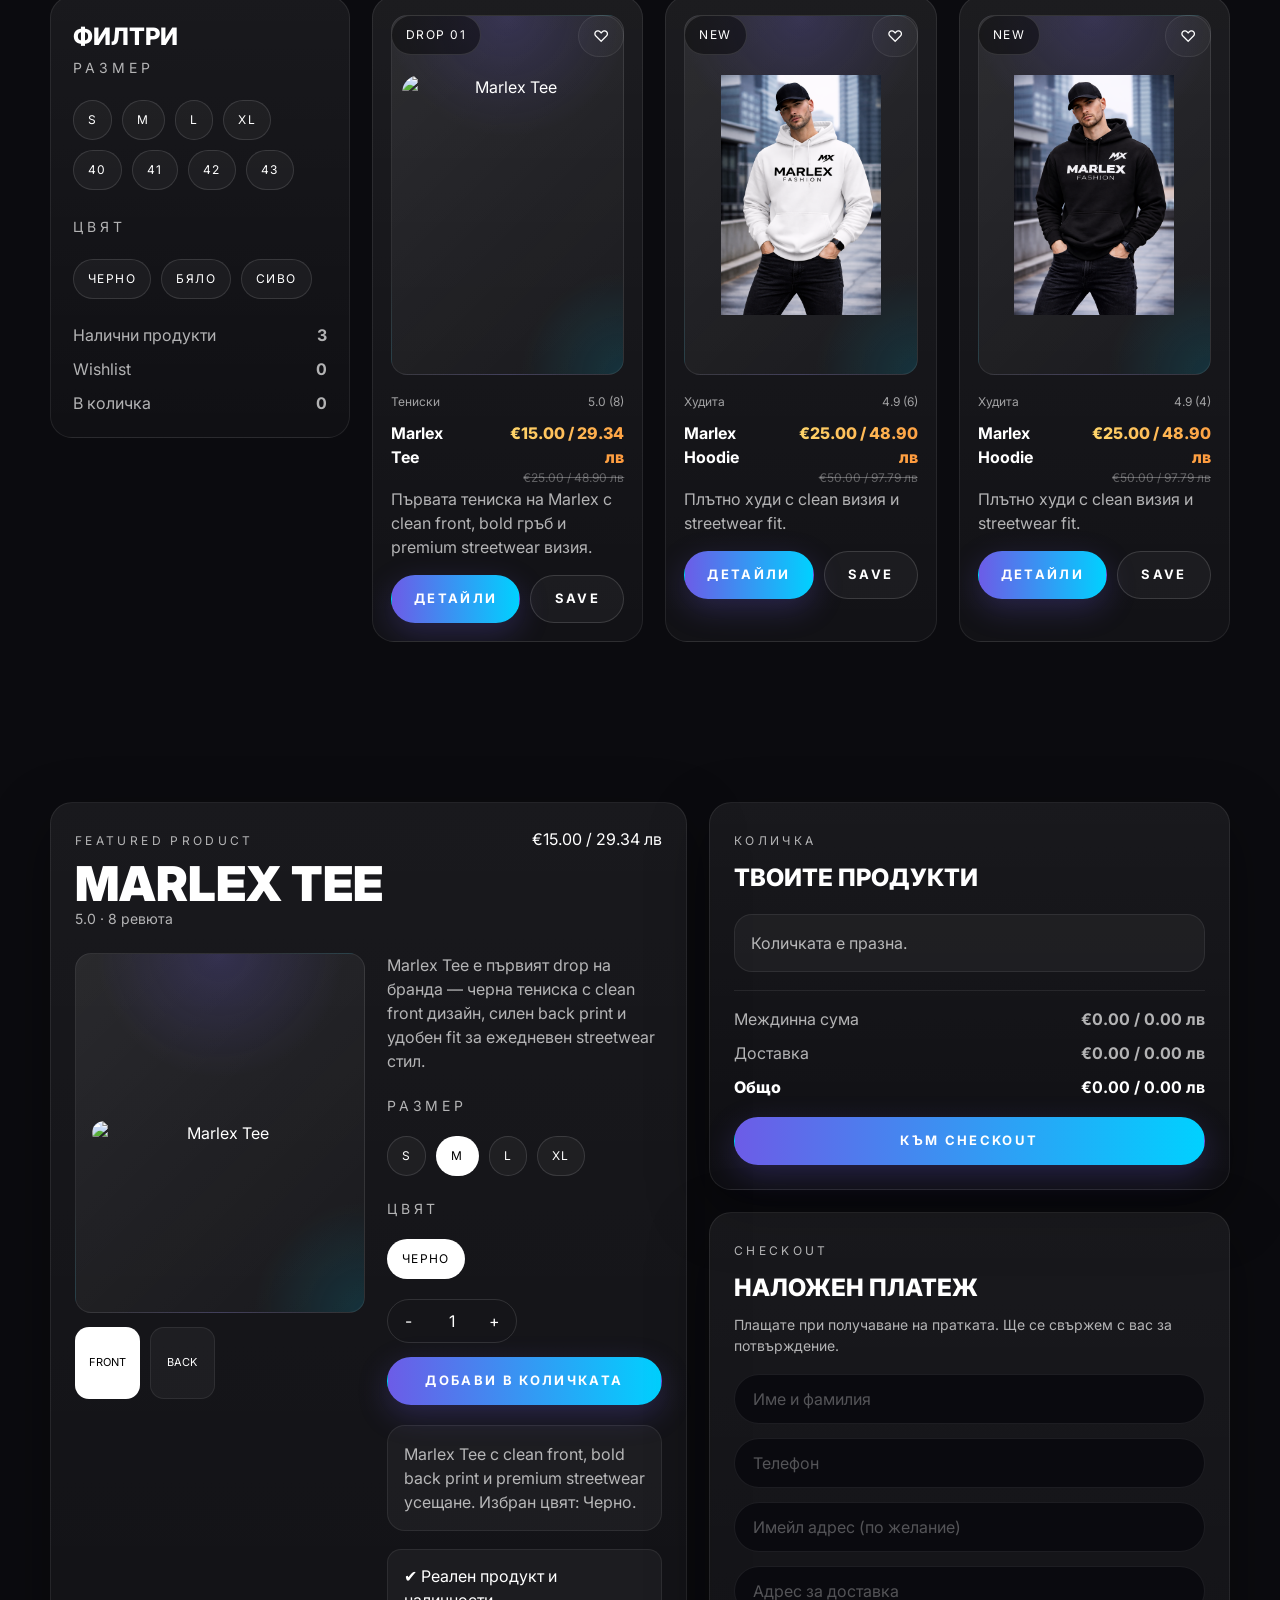
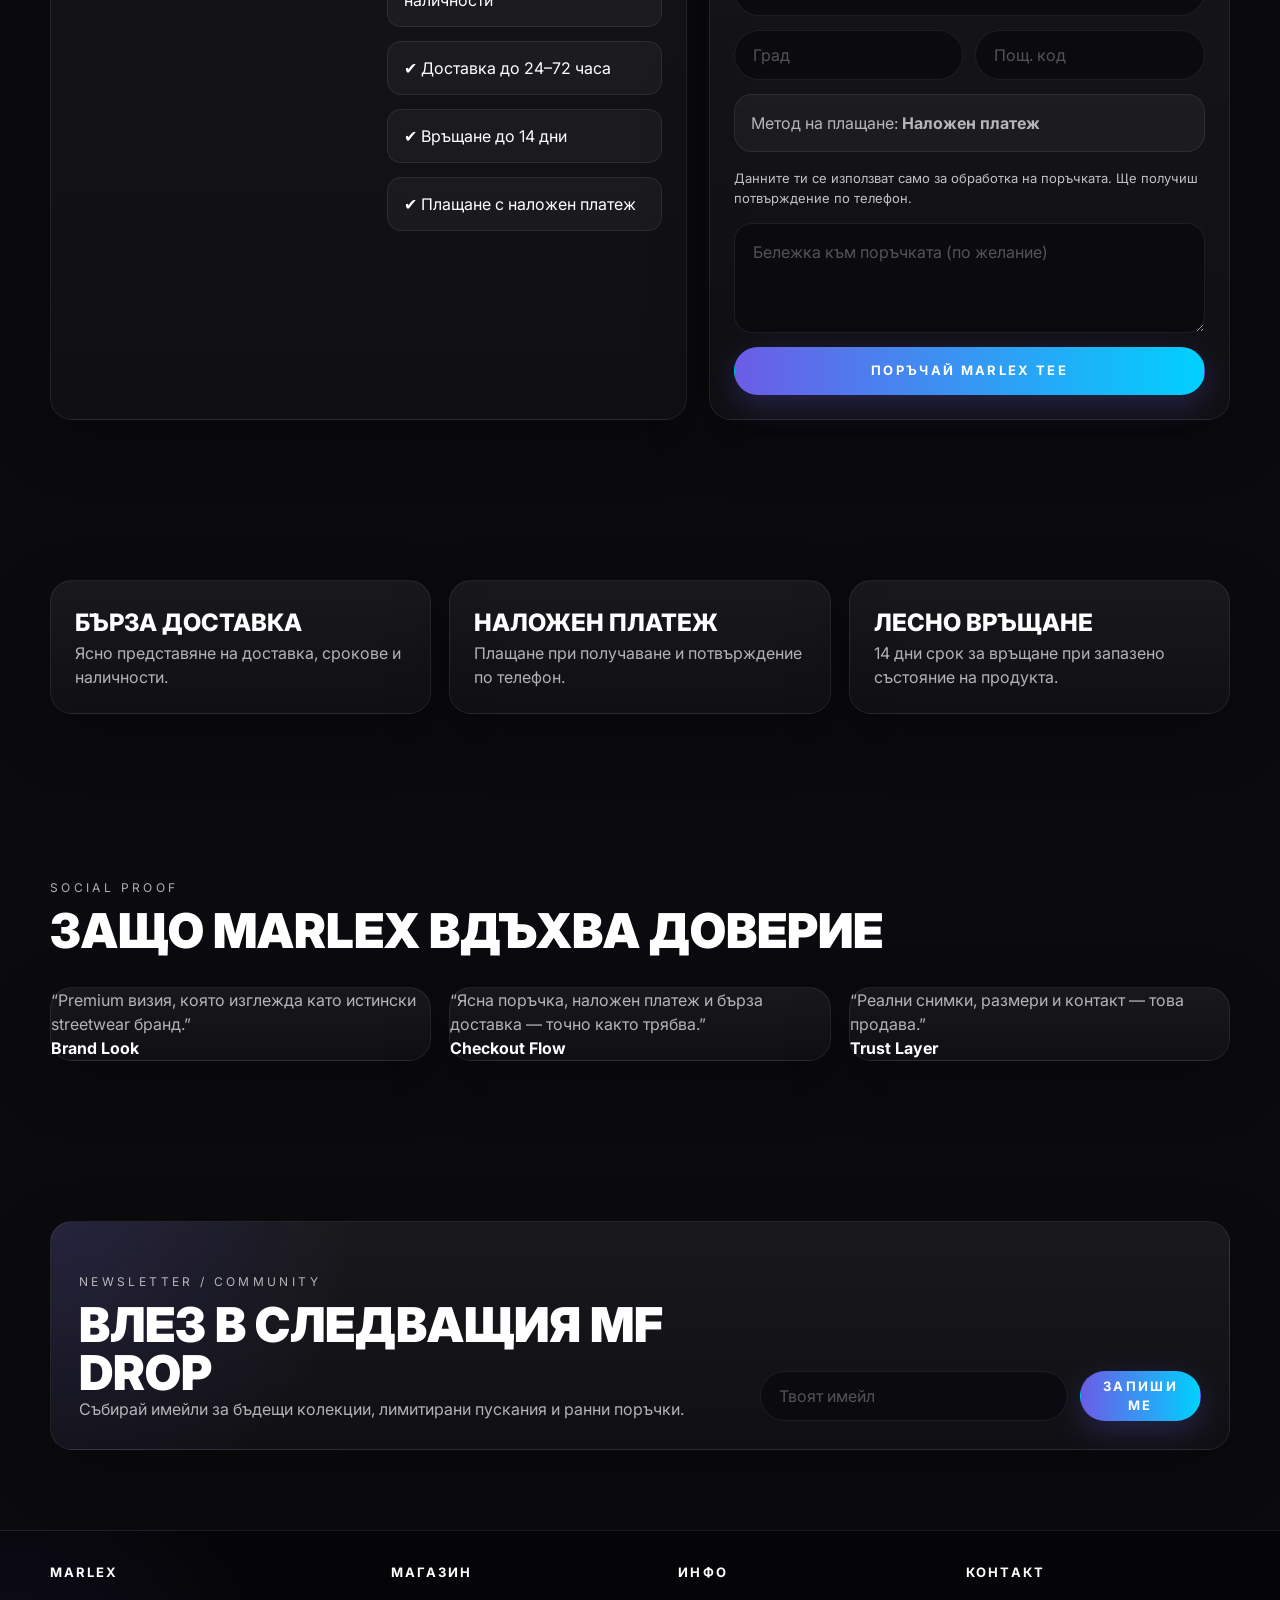
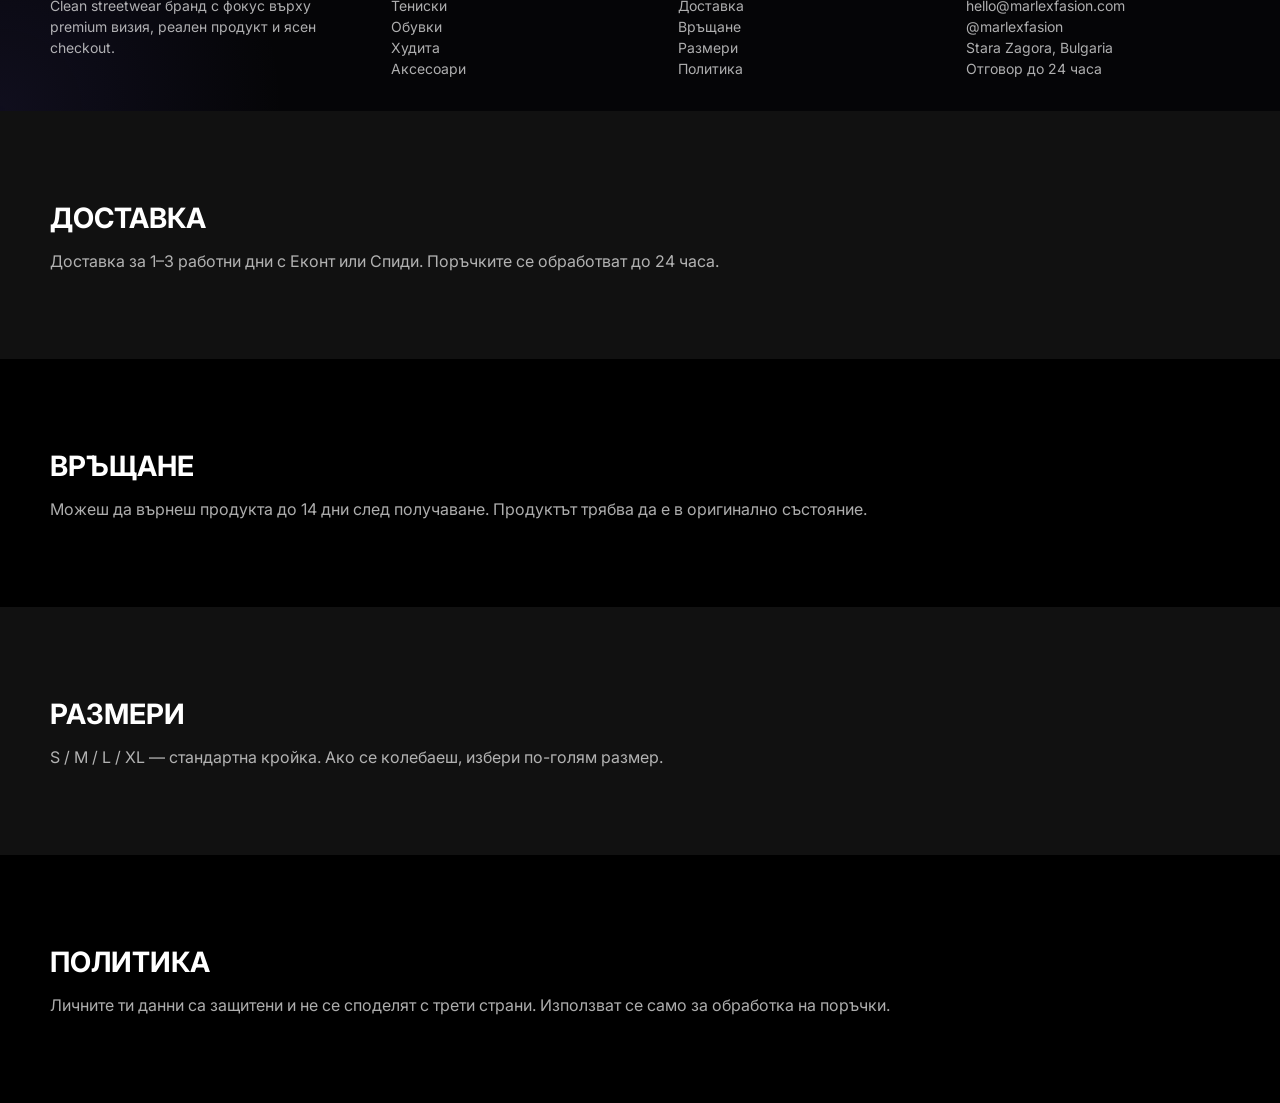
==== commit 842e4b32: "Correct email and social media handle typos" ====
--- a/index.html
+++ b/index.html
@@ -293,8 +293,8 @@
 
       <div>
         <h4>Контакт</h4>
-        <p>hello@marlexfashion.com</p>
-        <p>@marlexfashion</p>
+        <p>hello@marlexfasion.com</p>
+        <p>@marlexfasion</p>
         <p>Stara Zagora, Bulgaria</p>
         <p>Отговор до 24 часа</p>
       </div>
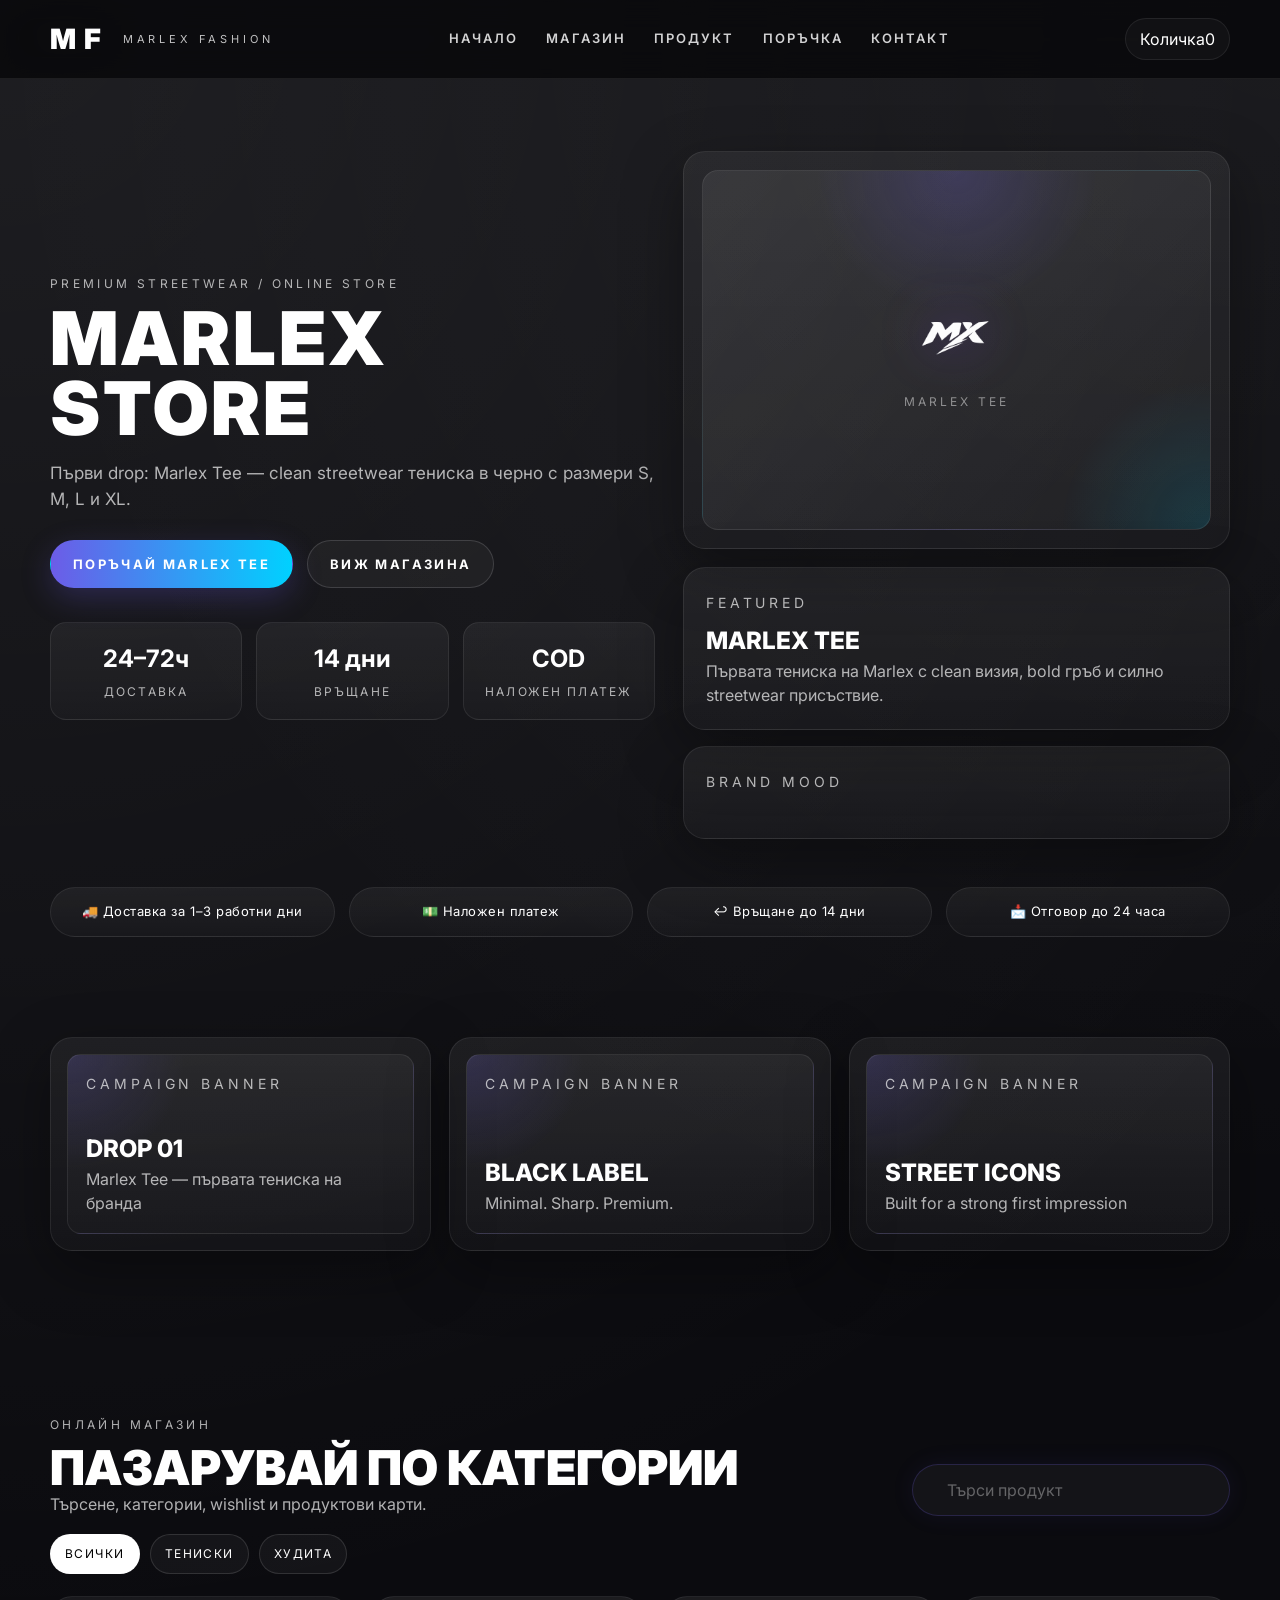
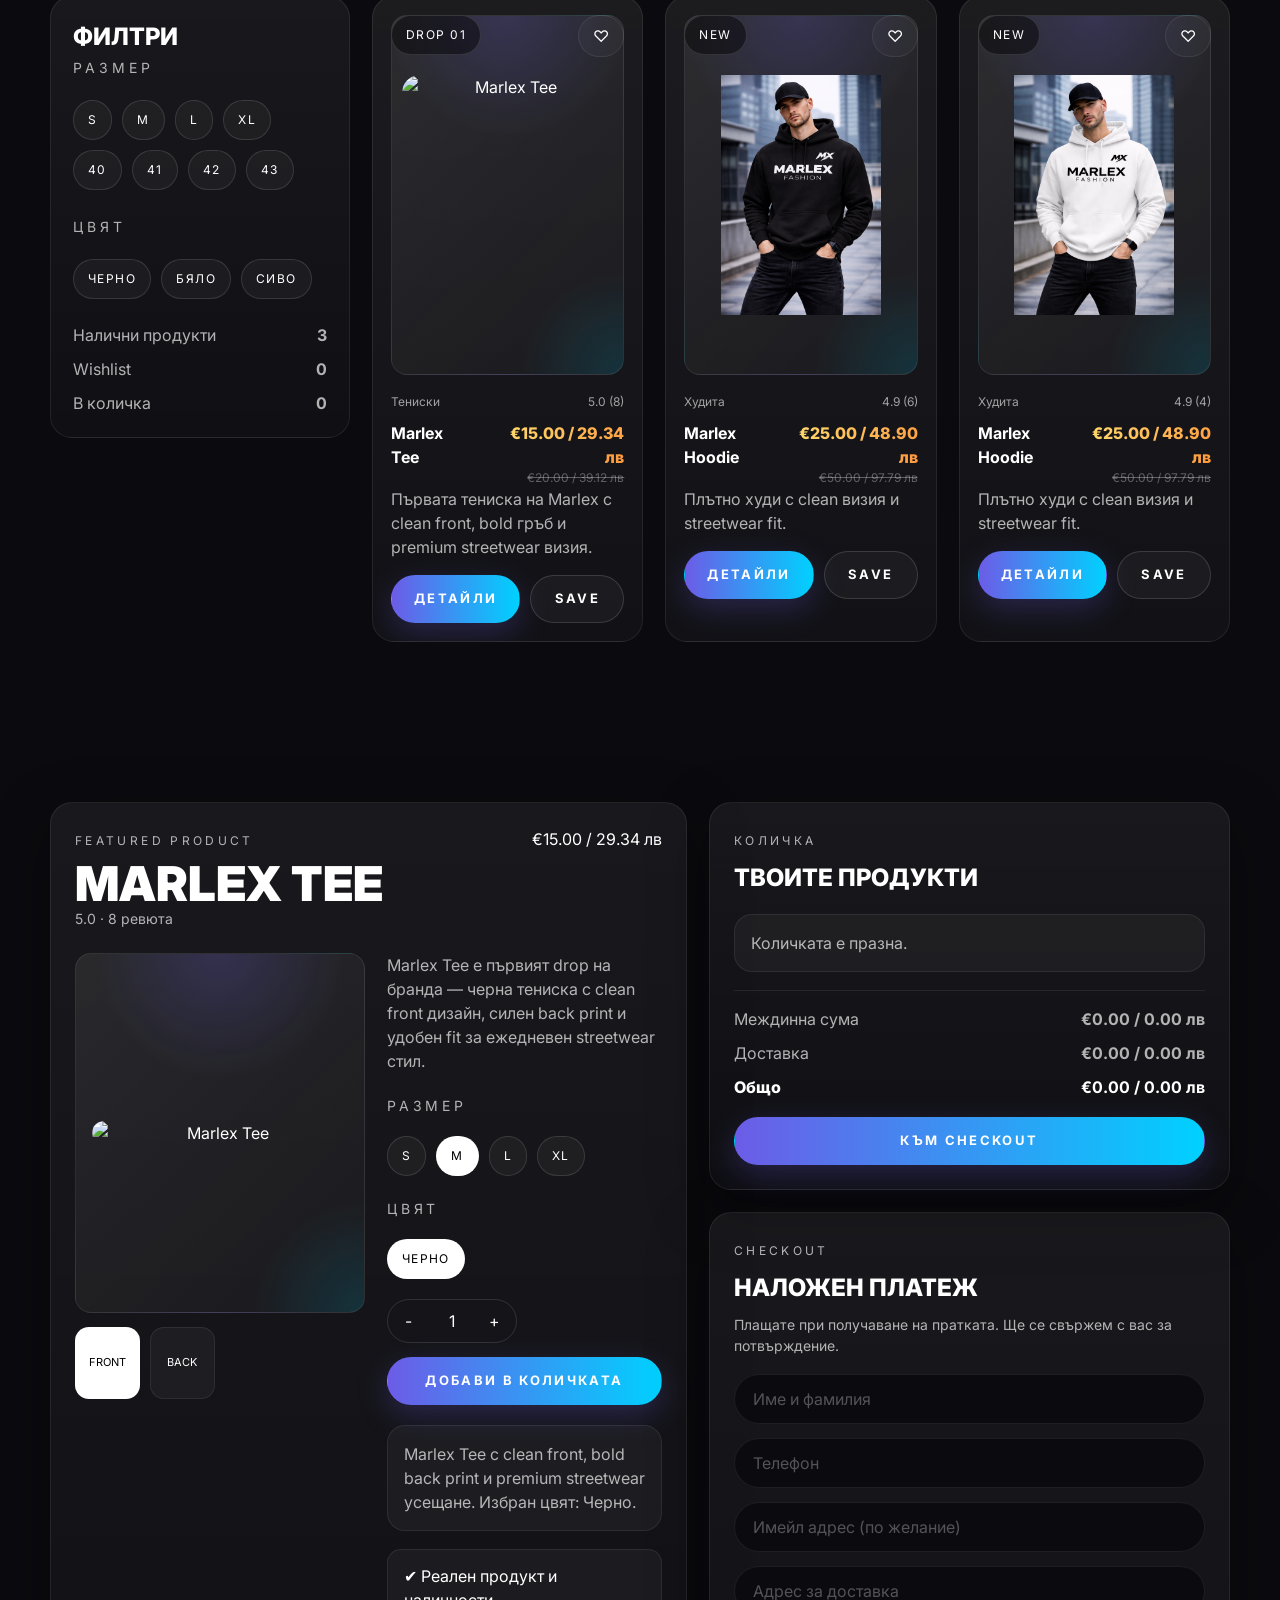
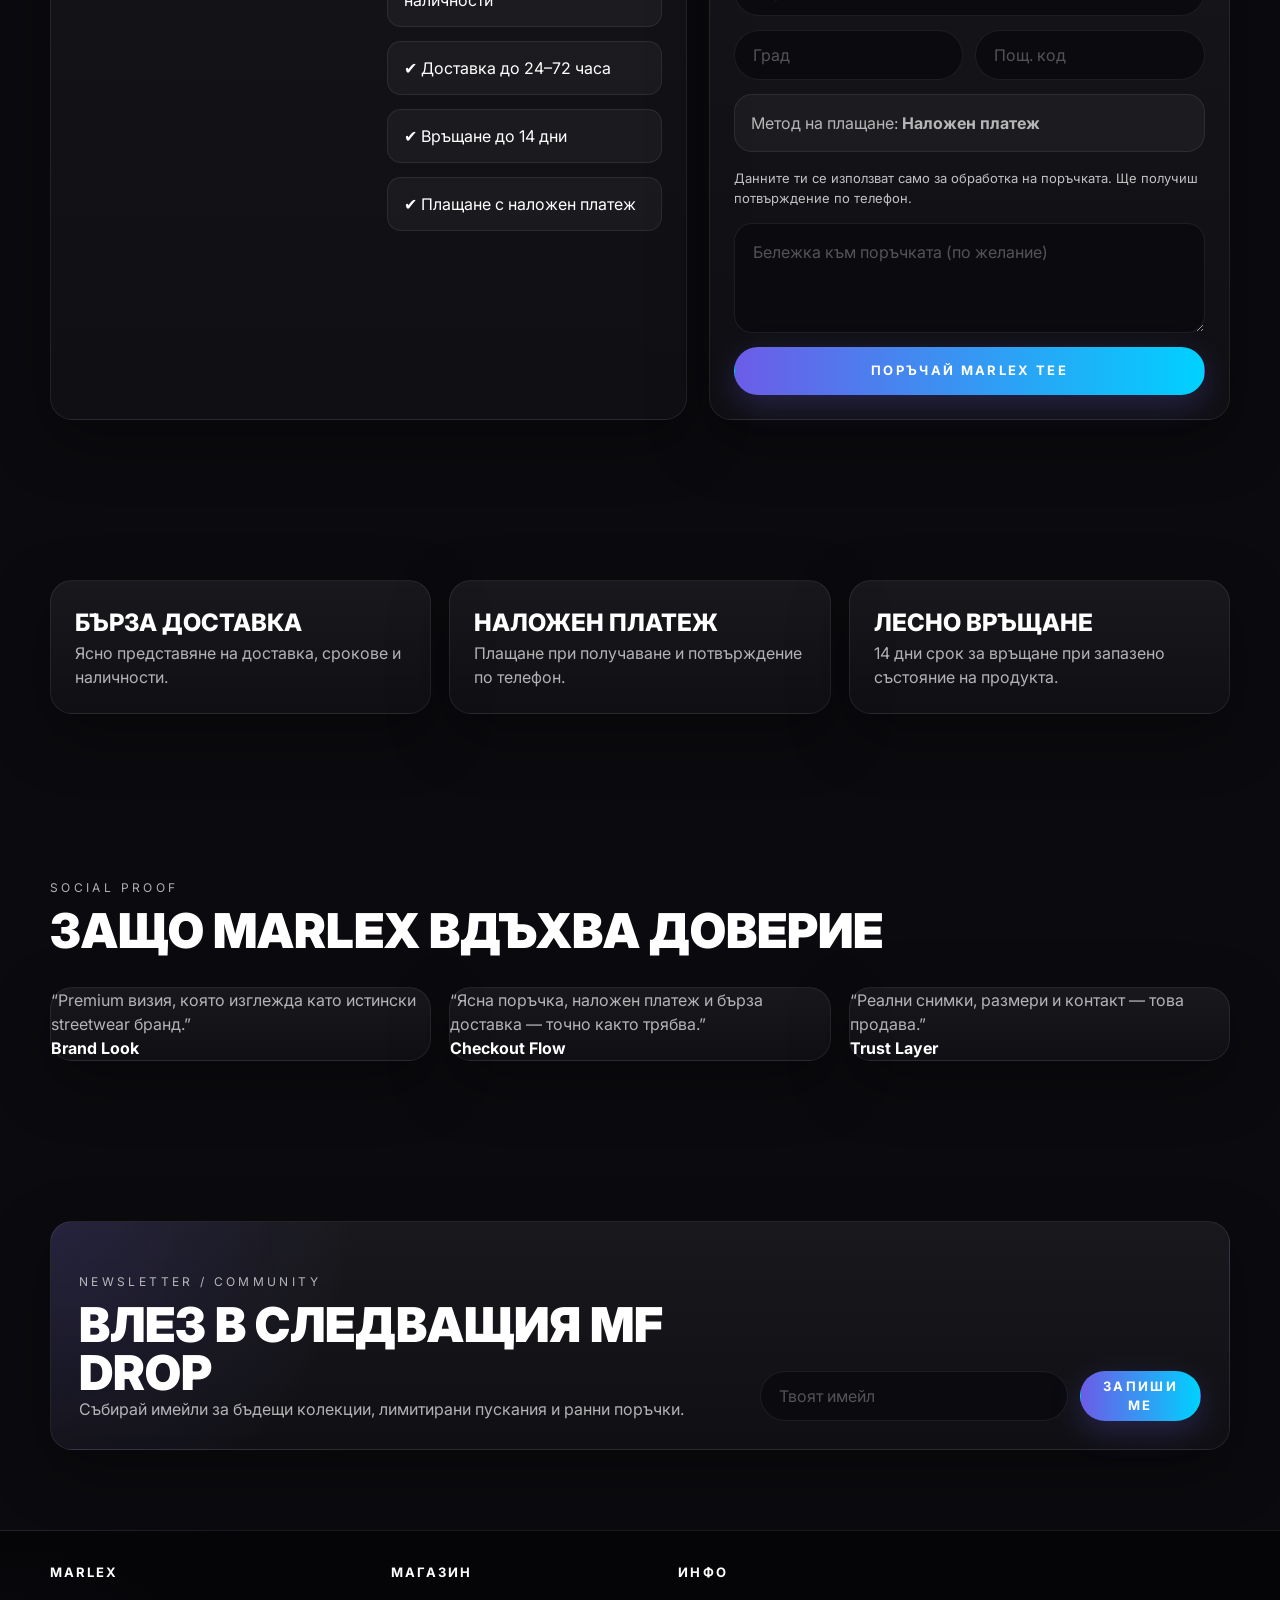
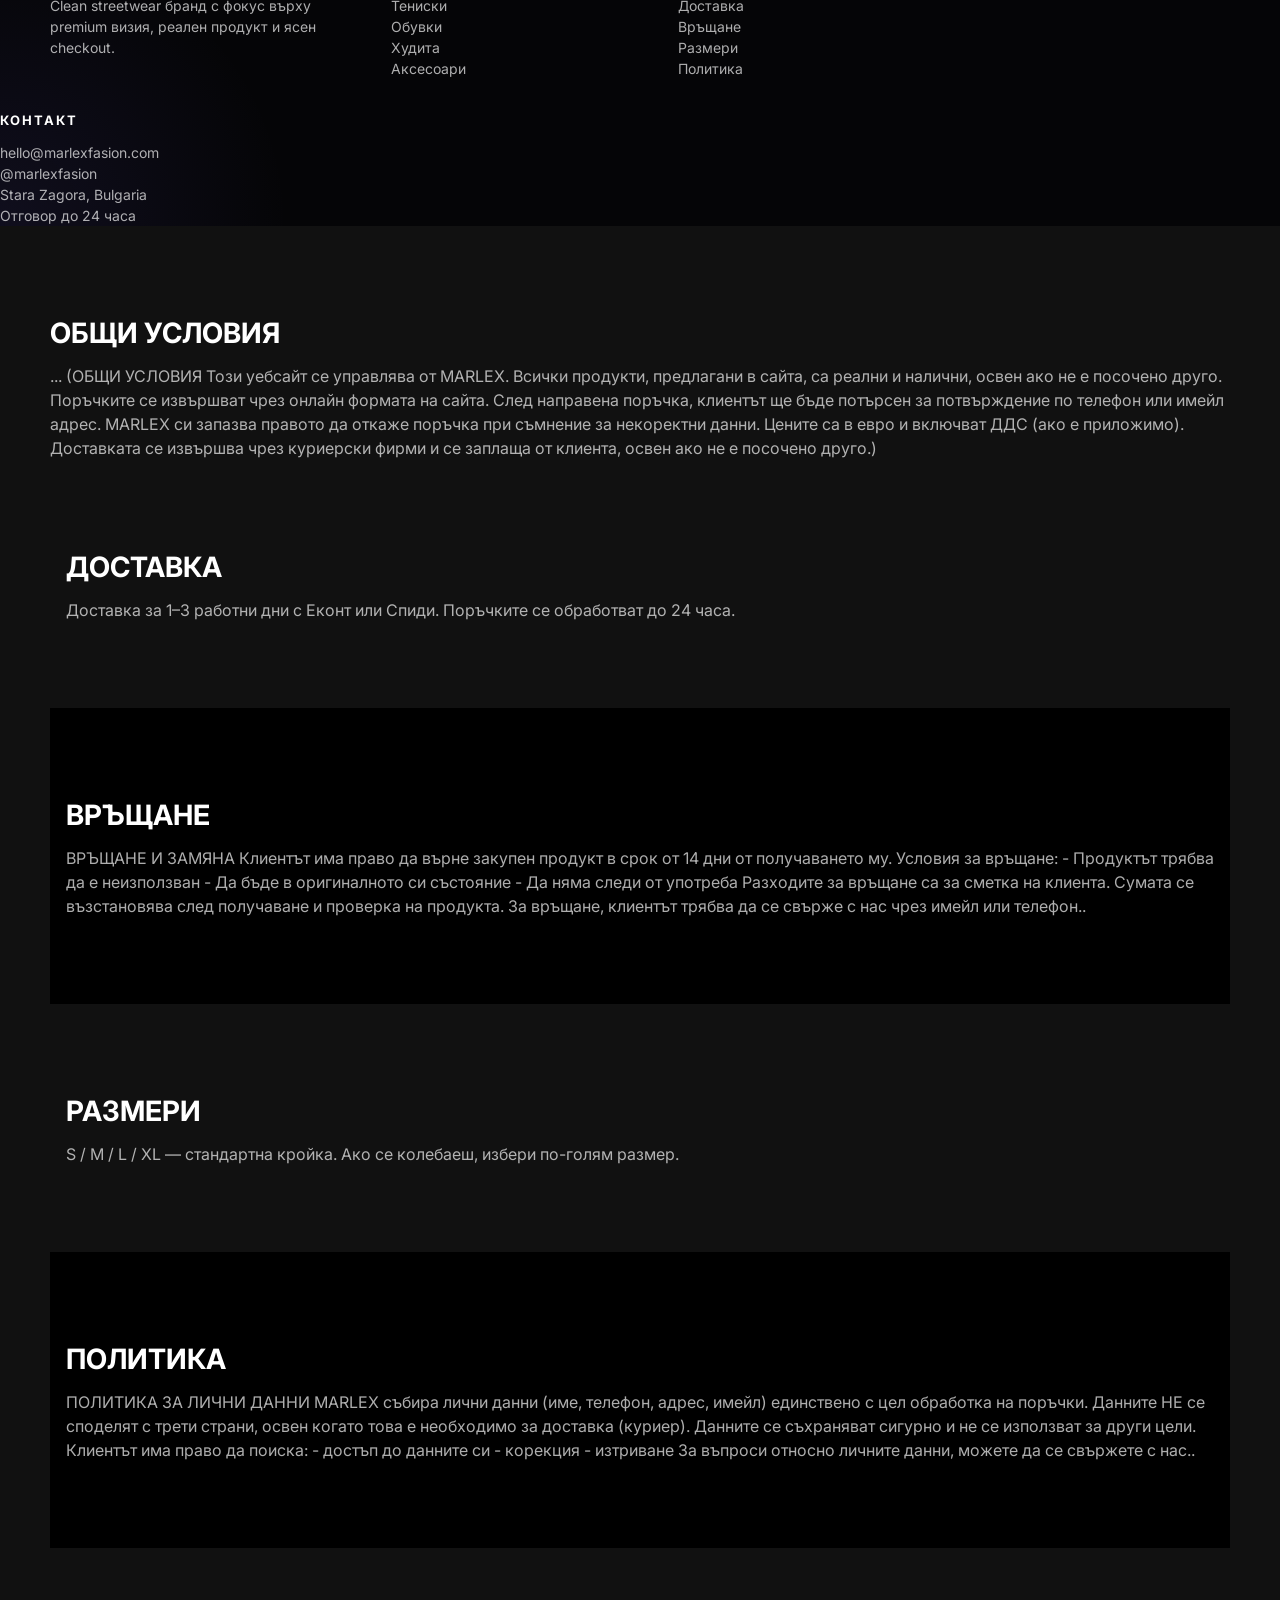
==== commit 266d39e3: "Add terms, delivery, returns, and policy sections" ====
--- a/index.html
+++ b/index.html
@@ -291,6 +291,8 @@
         <p><a href="#policy">Политика</a></p>
       </div>
 
+  </div>
+</section>
       <div>
         <h4>Контакт</h4>
         <p>hello@marlexfasion.com</p>
@@ -300,7 +302,26 @@
       </div>
     </div>
   </footer>
-
+  
+<section id="terms" class="info-section">
+  <div class="container info-section-card">
+    <h2>Общи условия</h2>
+    <p>... (ОБЩИ УСЛОВИЯ
+
+Този уебсайт се управлява от MARLEX.
+
+Всички продукти, предлагани в сайта, са реални и налични, освен ако не е посочено друго.
+
+Поръчките се извършват чрез онлайн формата на сайта.
+
+След направена поръчка, клиентът ще бъде потърсен за потвърждение по телефон или имейл адрес.
+
+MARLEX си запазва правото да откаже поръчка при съмнение за некоректни данни.
+
+Цените са в евро и включват ДДС (ако е приложимо).
+
+Доставката се извършва чрез куриерски фирми и се заплаща от клиента, освен ако не е посочено друго.)</p>
+    
   <section id="delivery" class="info-section">
     <div class="container info-section-card">
       <h2>Доставка</h2>
@@ -311,7 +332,20 @@
   <section id="returns" class="info-section alt">
     <div class="container info-section-card">
       <h2>Връщане</h2>
-      <p>Можеш да върнеш продукта до 14 дни след получаване. Продуктът трябва да е в оригинално състояние.</p>
+      <p>ВРЪЩАНЕ И ЗАМЯНА
+
+Клиентът има право да върне закупен продукт в срок от 14 дни от получаването му.
+
+Условия за връщане:
+- Продуктът трябва да е неизползван
+- Да бъде в оригиналното си състояние
+- Да няма следи от употреба
+
+Разходите за връщане са за сметка на клиента.
+
+Сумата се възстановява след получаване и проверка на продукта.
+
+За връщане, клиентът трябва да се свърже с нас чрез имейл или телефон..</p>
     </div>
   </section>
 
@@ -325,10 +359,27 @@
   <section id="policy" class="info-section alt">
     <div class="container info-section-card">
       <h2>Политика</h2>
-      <p>Личните ти данни са защитени и не се споделят с трети страни. Използват се само за обработка на поръчки.</p>
+      <p>ПОЛИТИКА ЗА ЛИЧНИ ДАННИ
+
+MARLEX събира лични данни (име, телефон, адрес, имейл) единствено с цел обработка на поръчки.
+
+Данните НЕ се споделят с трети страни, освен когато това е необходимо за доставка (куриер).
+
+Данните се съхраняват сигурно и не се използват за други цели.
+
+Клиентът има право да поиска:
+- достъп до данните си
+- корекция
+- изтриване
+
+За въпроси относно личните данни, можете да се свържете с нас..</p>
     </div>
   </section>
-
+<script src="https://cdn.jsdelivr.net/npm/@emailjs/browser@4/dist/email.min.js"></script>
+
+<script>
+  emailjs.init("wvG3ePc_ARyKaiqXt");
+</script>
   <script src="script.js"></script>
 </body>
 </html>
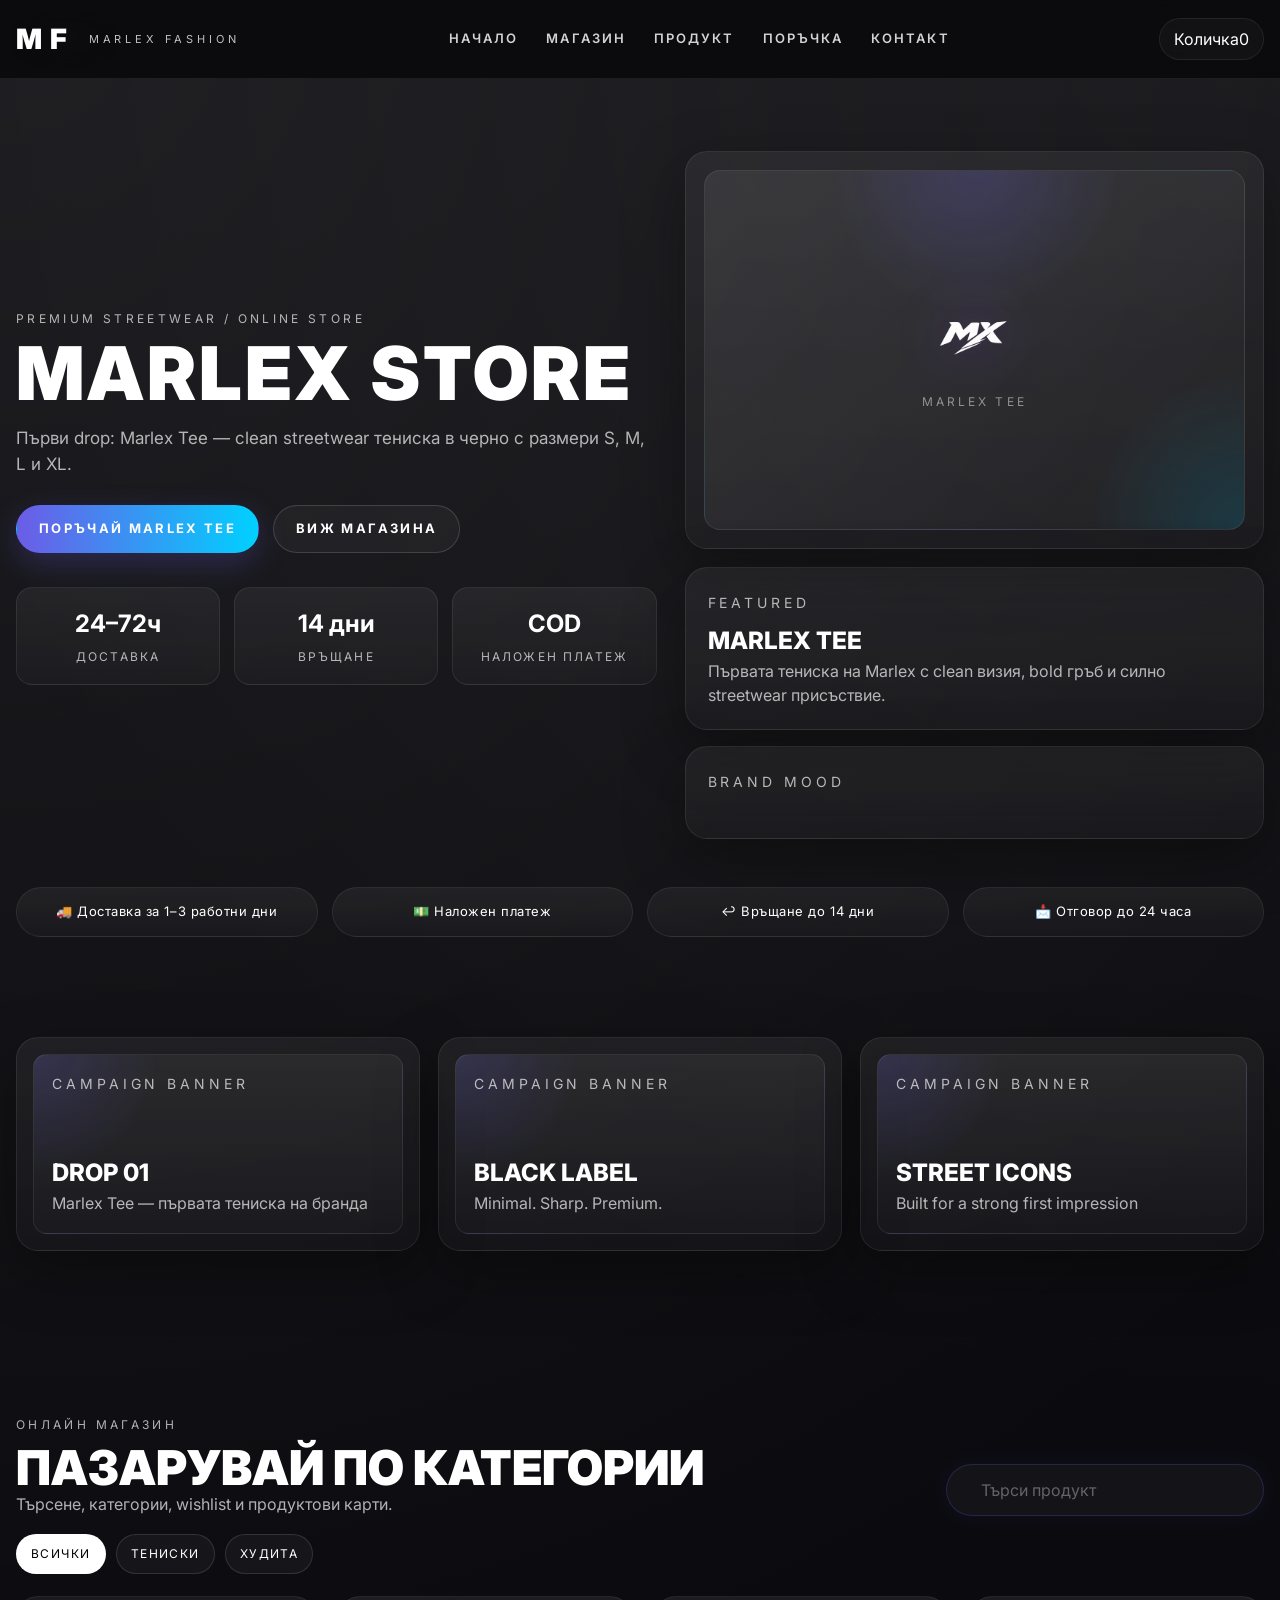
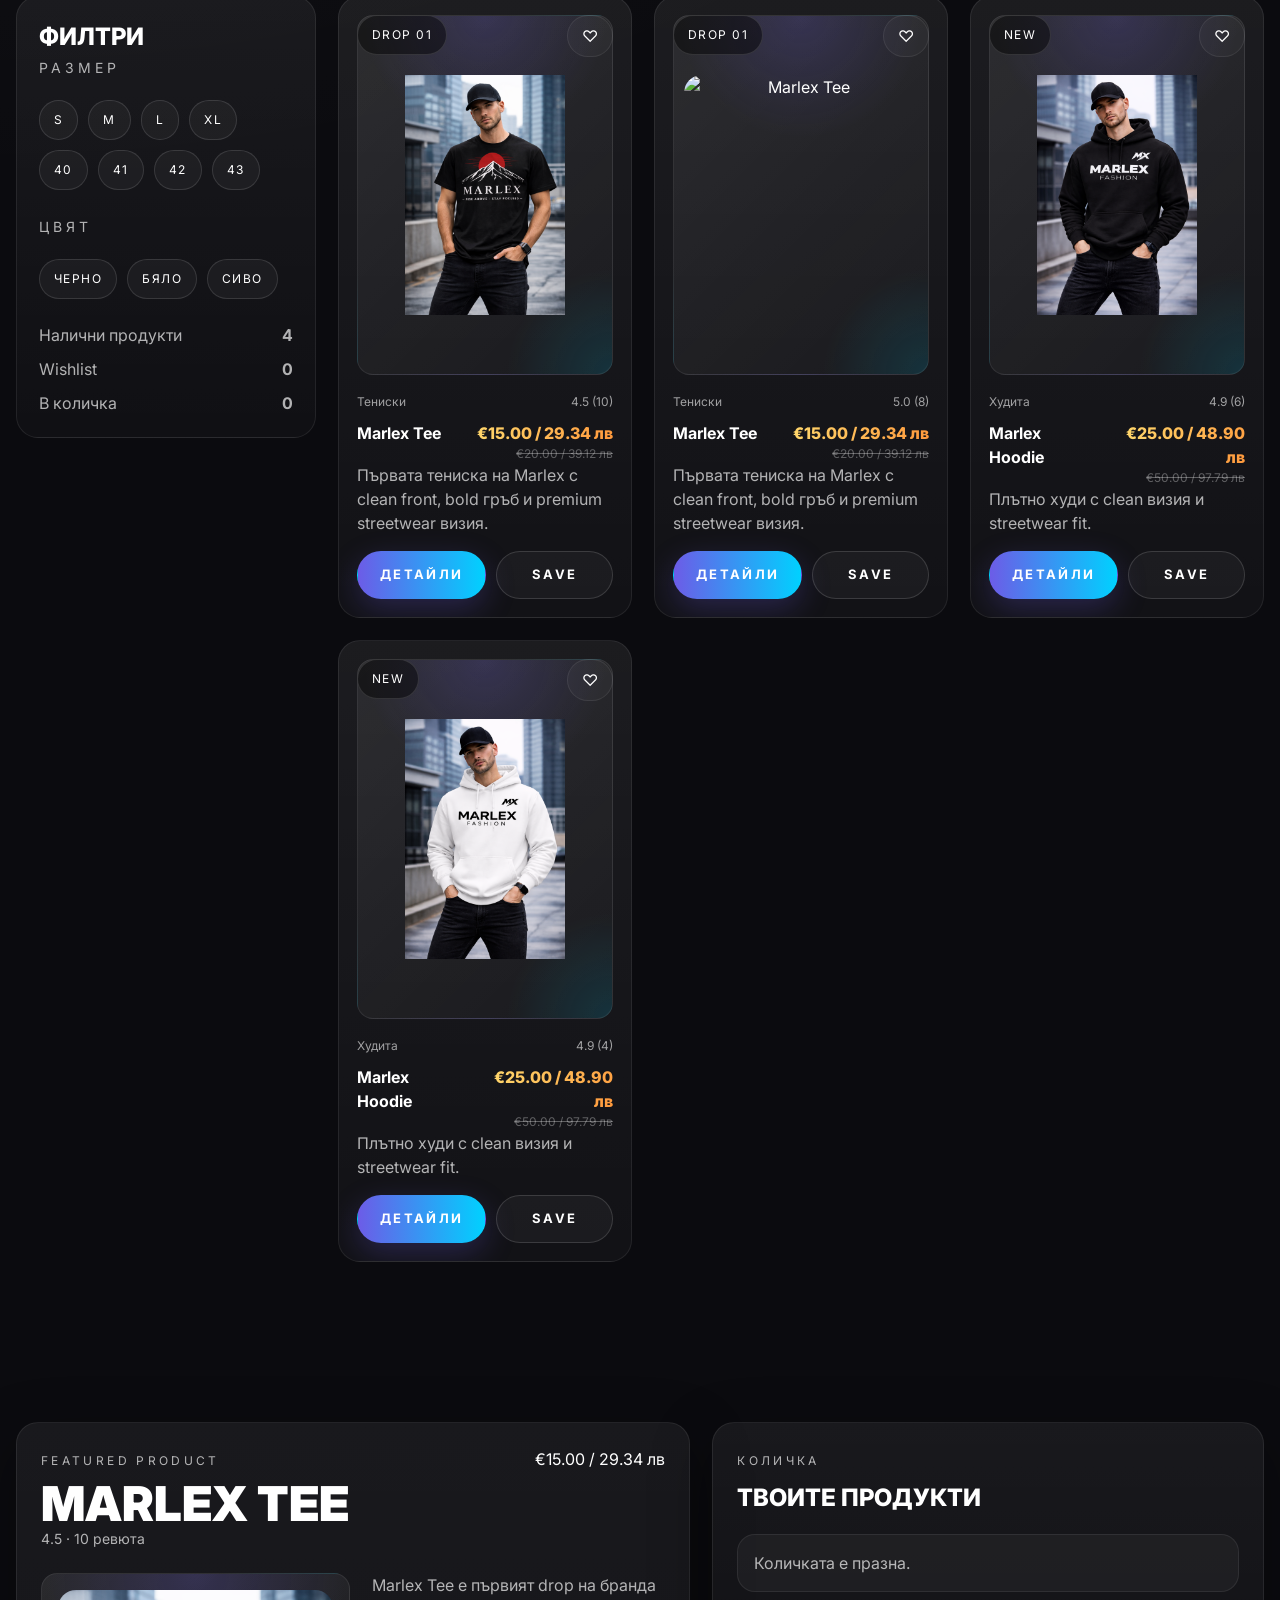
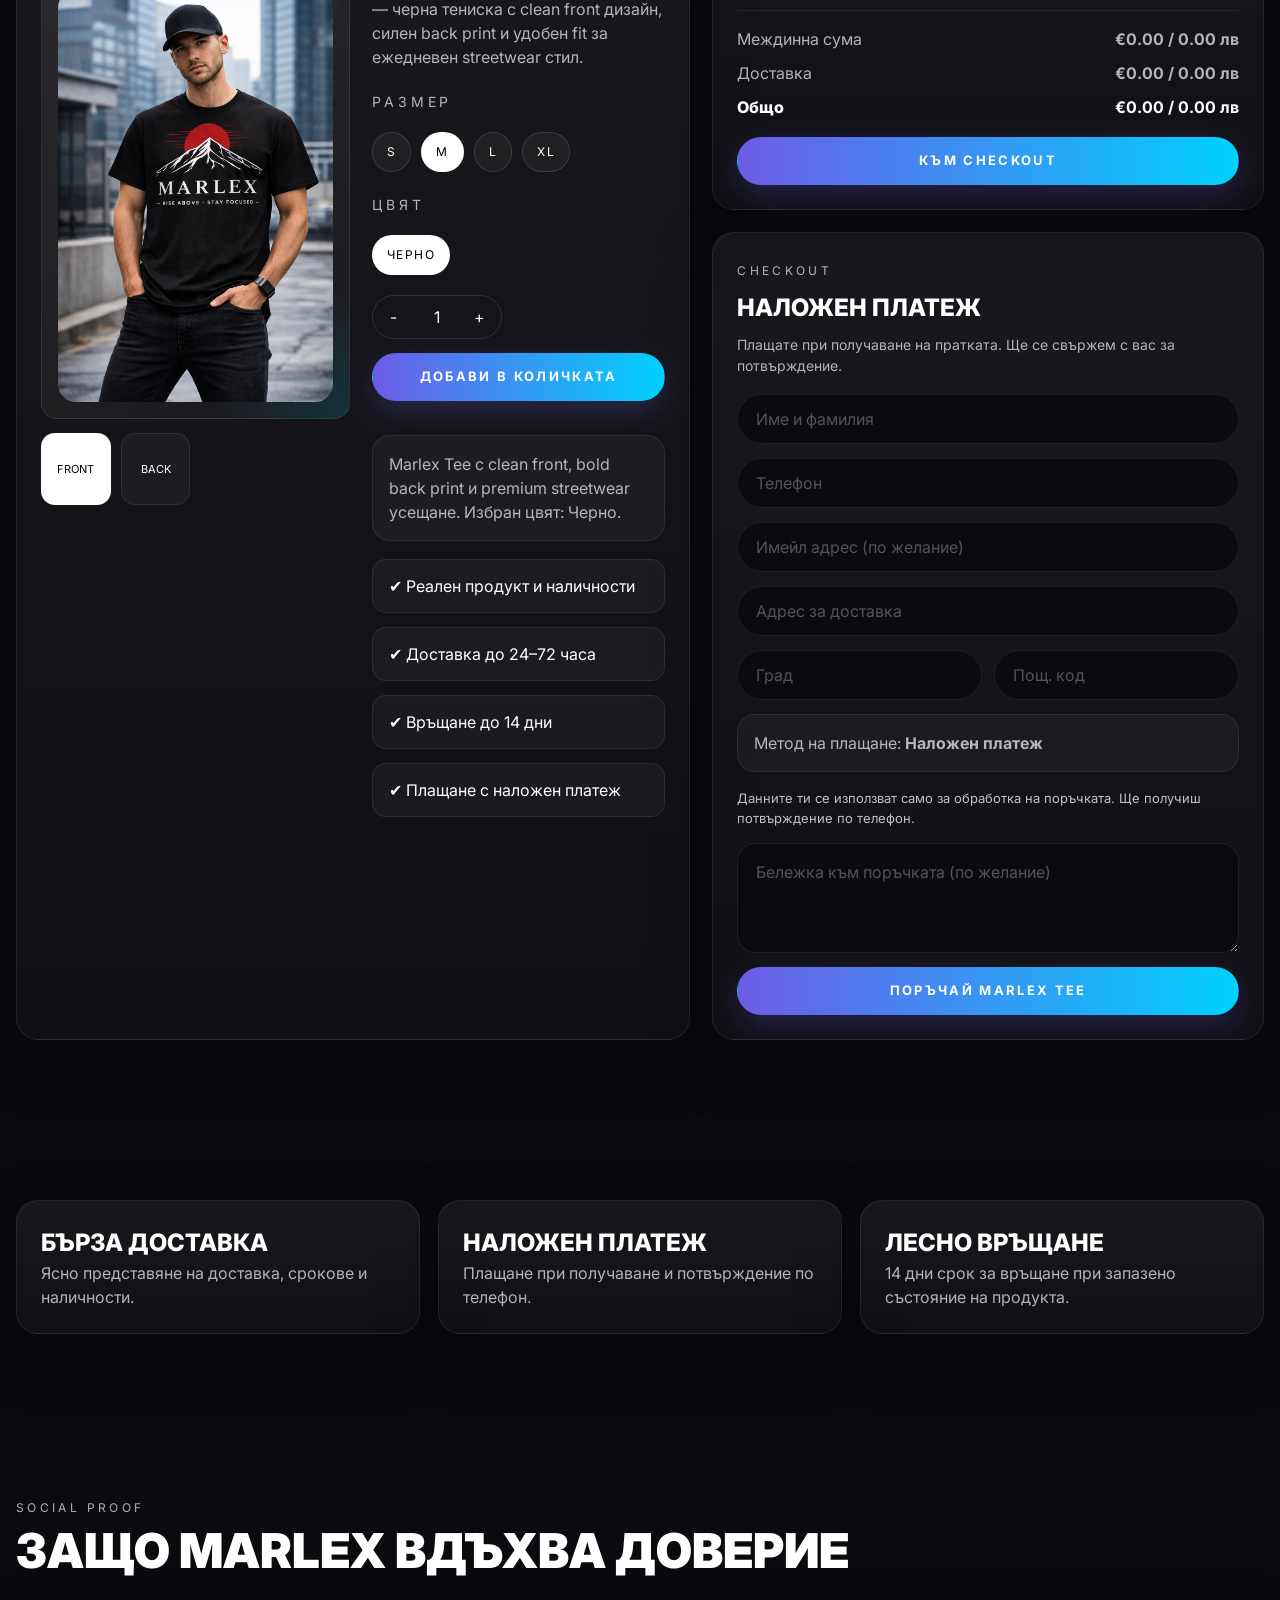
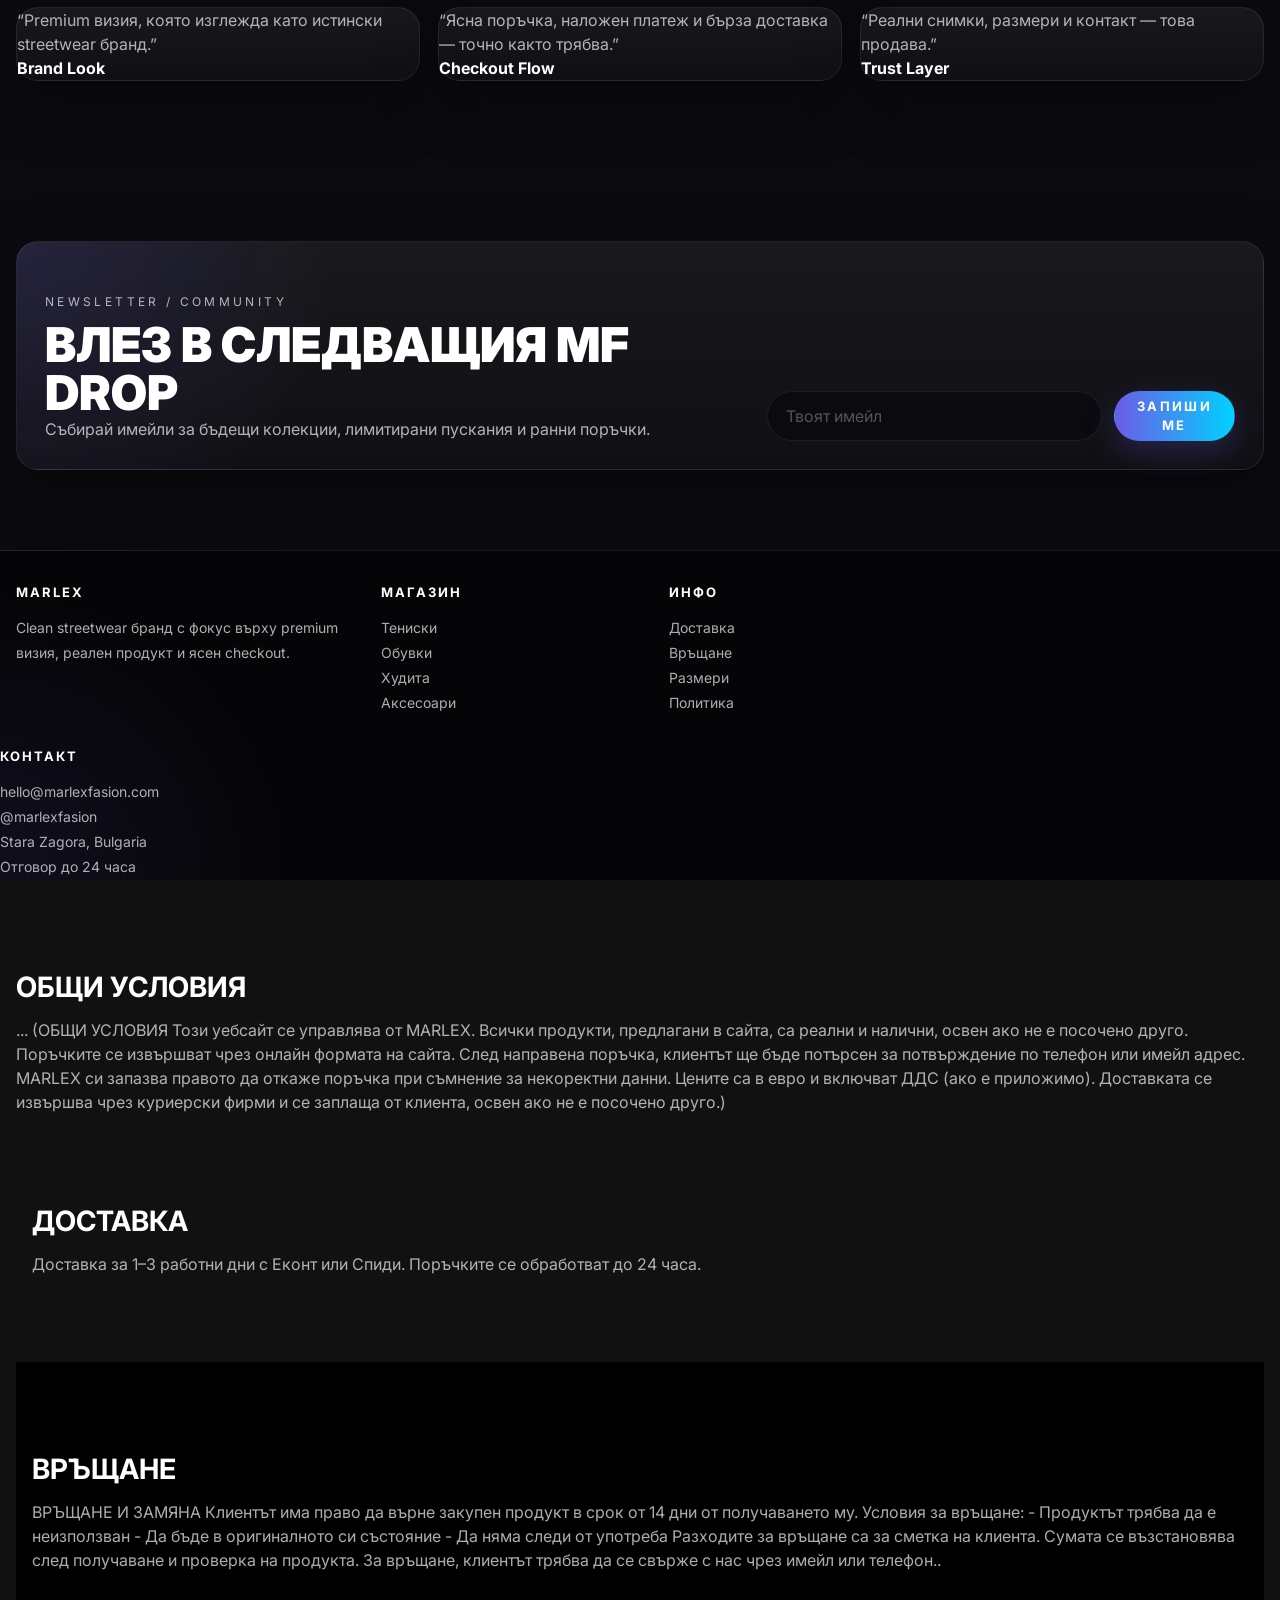
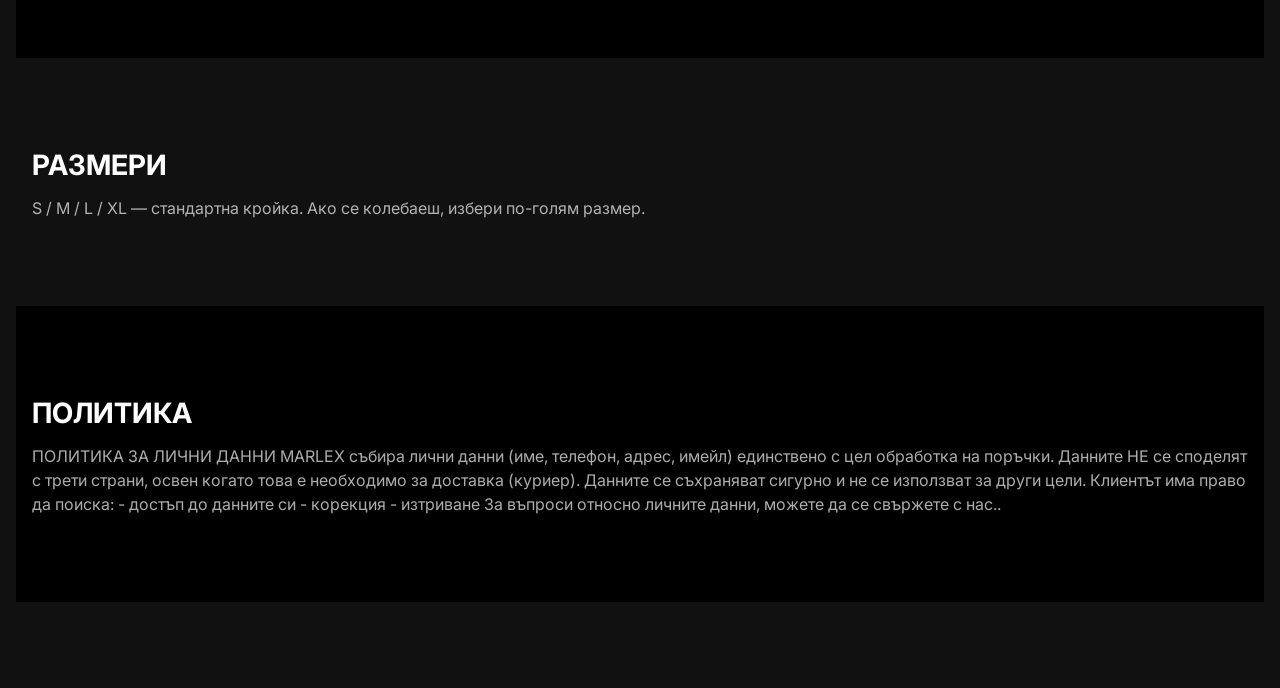
==== commit 272985ab: "Update index.html" ====
--- a/index.html
+++ b/index.html
@@ -178,6 +178,7 @@
                   <button id="qtyPlus" type="button">+</button>
                 </div>
                 <button class="btn btn-light full" id="addToCartBtn" type="button">Добави в количката</button>
+                <div id="stockInfo" class="stock-info"></div>
               </div>
 
               <div class="detail-box notice" style="margin-top:20px;">
@@ -302,7 +303,6 @@
       </div>
     </div>
   </footer>
-  
 <section id="terms" class="info-section">
   <div class="container info-section-card">
     <h2>Общи условия</h2>
--- a/styles.css
+++ b/styles.css
@@ -13,117 +13,725 @@
   --radius: 22px;
   --radius-sm: 16px;
 }
+
 * { box-sizing: border-box; }
+
 html { scroll-behavior: smooth; }
+
 body {
   margin: 0;
-  background: radial-gradient(circle at top left, rgba(255,255,255,0.08), transparent 25%), radial-gradient(circle at top right, rgba(255,255,255,0.05), transparent 20%), var(--bg);
+  background:
+    radial-gradient(circle at top left, rgba(255,255,255,0.08), transparent 25%),
+    radial-gradient(circle at top right, rgba(255,255,255,0.05), transparent 20%),
+    var(--bg);
   color: var(--text);
   font-family: Inter, Arial, sans-serif;
   line-height: 1.5;
 }
+
 img { max-width: 100%; display: block; }
 a { color: inherit; text-decoration: none; }
 button, input, textarea { font: inherit; }
-.container { width: min(1180px, calc(100% - 32px)); margin: 0 auto; }
-h1,h2,h3,h4,h5,h6 { margin: 0; color: #fff; }
-p { margin: 0; color: var(--muted); }
+
+.container {
+  width: min(1280px, calc(100% - 32px));
+  margin: 0 auto;
+}
+
+h1, h2, h3, h4, h5, h6 {
+  margin: 0;
+  color: #fff;
+}
+
+p {
+  margin: 0;
+  color: var(--muted);
+}
+
 .section { padding: 80px 0; }
-.eyebrow { display:inline-block; margin-bottom:10px; color:var(--muted); font-size:12px; letter-spacing:.28em; text-transform:uppercase; }
-.title-xl { font-size: clamp(40px, 7vw, 74px); line-height:.95; font-weight:900; letter-spacing:.04em; text-transform:uppercase; }
-.title-lg { font-size: clamp(28px, 4vw, 48px); line-height:1; font-weight:900; text-transform:uppercase; }
-.title-md { font-size:24px; font-weight:800; text-transform:uppercase; }
-.text-muted, .small, .muted { color: var(--muted); }
+
+.eyebrow {
+  display: inline-block;
+  margin-bottom: 10px;
+  color: var(--muted);
+  font-size: 12px;
+  letter-spacing: .28em;
+  text-transform: uppercase;
+}
+
+.title-xl {
+  font-size: clamp(40px, 7vw, 74px);
+  line-height: .95;
+  font-weight: 900;
+  letter-spacing: .04em;
+  text-transform: uppercase;
+}
+
+.title-lg {
+  font-size: clamp(28px, 4vw, 48px);
+  line-height: 1;
+  font-weight: 900;
+  text-transform: uppercase;
+}
+
+.title-md {
+  font-size: 24px;
+  font-weight: 800;
+  text-transform: uppercase;
+}
+
+.text-muted,
+.small,
+.muted {
+  color: var(--muted);
+}
+
 .small { font-size: 14px; }
-.site-header { position:sticky; top:0; z-index:50; backdrop-filter: blur(14px); background: rgba(8,8,10,.82); border-bottom:1px solid var(--line); }
-.header-inner { min-height:78px; display:flex; align-items:center; justify-content:space-between; gap:18px; }
-.nav { min-height:78px; display:flex; align-items:center; justify-content:space-between; gap:18px; }
-.brand { display:flex; align-items:center; gap:14px; }
-.brand-mark { font-size:28px; font-weight:900; letter-spacing:.28em; color:#fff; }
-.brand-meta { display:flex; flex-direction:column; gap:2px; }
-.brand-name { font-size:11px; letter-spacing:.35em; text-transform:uppercase; color:rgba(255,255,255,.75); }
-.nav-links { display:flex; align-items:center; gap:28px; }
-.nav-links a { color:rgba(255,255,255,.82); font-size:13px; font-weight:600; letter-spacing:.16em; text-transform:uppercase; transition:.25s ease; }
-.nav-links a:hover { color:#fff; }
-.icon-btn { min-width:42px; height:42px; border-radius:999px; border:1px solid var(--line); background:rgba(255,255,255,.03); color:#fff; display:inline-flex; align-items:center; justify-content:center; transition:.25s ease; cursor:pointer; padding:0 14px; }
-.icon-btn:hover { transform:translateY(-1px); border-color:rgba(255,255,255,.16); background:rgba(255,255,255,.07); }
-.hero { padding:72px 0 48px; }
-.hero-grid { display:grid; grid-template-columns:1.05fr .95fr; gap:28px; align-items:center; }
-.hero-copy p, .hero-text { margin-top:18px; max-width:640px; font-size:17px; color:var(--muted); }
-.hero-actions { display:flex; flex-wrap:wrap; gap:14px; margin-top:28px; }
-.btn { display:inline-flex; align-items:center; justify-content:center; gap:10px; min-height:48px; padding:0 22px; border-radius:999px; border:1px solid transparent; font-size:13px; font-weight:700; letter-spacing:.18em; text-transform:uppercase; transition:.25s ease; cursor:pointer; }
-.btn:hover { transform:translateY(-1px); }
-.btn-light { background:linear-gradient(90deg,var(--primary),var(--secondary)); color:#fff; box-shadow:0 10px 30px rgba(108,92,231,.25); }
-.btn-light:hover { filter:brightness(1.06); }
-.btn-dark { background:rgba(255,255,255,.04); color:#fff; border-color:rgba(255,255,255,.14); }
-.btn-dark:hover { background:rgba(255,255,255,.08); border-color:rgba(255,255,255,.24); }
-.full { width:100%; }
-.stats { margin-top:34px; display:grid; grid-template-columns:repeat(3,1fr); gap:14px; }
-.stat-card, .stat { padding:18px; border-radius:var(--radius-sm); border:1px solid var(--line); background:linear-gradient(180deg, rgba(255,255,255,.06), rgba(255,255,255,.025)); text-align:center; }
-.stat-card strong, .stat strong { display:block; font-size:24px; color:#fff; }
-.stat-card span, .stat span { display:block; margin-top:6px; font-size:12px; color:var(--muted); text-transform:uppercase; letter-spacing:.18em; }
-.hero-visuals { display:grid; gap:18px; }
-.glass-card, .card, .info-card, .campaign-card, .trust-card, .quote-card, .newsletter-box { border-radius:var(--radius); border:1px solid var(--line); background:linear-gradient(180deg, rgba(255,255,255,.06), rgba(255,255,255,.025)); box-shadow:var(--shadow); }
-.hero-card { padding:18px; }
-.product-visual, .product-hero-mock { min-height:360px; border-radius:calc(var(--radius) - 6px); border:1px solid var(--line); background:radial-gradient(circle at top, rgba(108,92,231,.2), transparent 32%), radial-gradient(circle at bottom right, rgba(0,209,255,.14), transparent 24%), linear-gradient(135deg, rgba(255,255,255,.08), rgba(255,255,255,.02)); display:flex; align-items:center; justify-content:center; text-align:center; }
-.mark, .mock-logo { font-size:clamp(54px, 9vw, 92px); font-weight:900; letter-spacing:.22em; background:linear-gradient(90deg,#fff,#c8d7ff,#b2f5ff); -webkit-background-clip:text; background-clip:text; color:transparent; }
-.sub, .mock-sub { margin-top:10px; font-size:12px; color:rgba(255,255,255,.48); text-transform:uppercase; letter-spacing:.26em; }
-.info-stack { display:grid; gap:16px; }
-.info-card { padding:22px; }
-.badges, .tags { display:flex; flex-wrap:wrap; gap:10px; margin-top:14px; }
-.badge, .chip, .option-btn { padding:10px 14px; border-radius:999px; border:1px solid rgba(255,255,255,.12); background:rgba(255,255,255,.04); font-size:12px; color:#fff; text-transform:uppercase; letter-spacing:.12em; }
-.banner-grid, .cards-3 { display:grid; grid-template-columns:repeat(3,1fr); gap:18px; }
-.banner-card { padding:16px; }
-.banner-inner { min-height:180px; border-radius:calc(var(--radius) - 8px); border:1px solid var(--line); padding:18px; display:flex; flex-direction:column; justify-content:space-between; background:radial-gradient(circle at top left, rgba(108,92,231,.18), transparent 30%), linear-gradient(180deg, rgba(255,255,255,.05), rgba(255,255,255,.02)); }
-.shop-layout { display:grid; grid-template-columns:300px 1fr; gap:22px; }
-.sidebar, .filters { padding:22px; border-radius:var(--radius); border:1px solid var(--line); background:linear-gradient(180deg, rgba(255,255,255,.06), rgba(255,255,255,.025)); height:fit-content; }
-.filter-group + .filter-group { margin-top:24px; }
-.chips { display:flex; flex-wrap:wrap; gap:10px; margin-top:12px; }
-.search-box { display:flex; align-items:center; gap:10px; padding:0 16px; min-height:52px; border-radius:999px; border:1px solid rgba(108,92,231,.22); background:rgba(255,255,255,.04); box-shadow:0 0 24px rgba(108,92,231,.08); }
-.search-box input, .search-input { flex:1; width:100%; background:transparent; border:0; outline:0; color:#fff; }
-.search-box input::placeholder, .search-input::placeholder { color:rgba(255,255,255,.34); }
-.products-grid { display:grid; grid-template-columns:repeat(3,1fr); gap:22px; }
-.product-card { overflow:hidden; border-radius:var(--radius); border:1px solid var(--line); background:linear-gradient(180deg, rgba(255,255,255,.07), rgba(255,255,255,.03)); transition:.25s ease; }
-.product-card:hover { transform:translateY(-5px); border-color:rgba(108,92,231,.28); box-shadow:0 0 28px rgba(108,92,231,.12); }
-.product-card-top { position:relative; padding:18px; }
-.product-label, .badge { position:absolute; top:18px; left:18px; z-index:2; background:rgba(0,0,0,.45); }
-.wishlist-btn { position:absolute; top:18px; right:18px; z-index:2; }
-.product-card-body { padding:0 18px 18px; }
-.price { font-weight:800; background:linear-gradient(90deg,#ffd66b,#ff9a3d); -webkit-background-clip:text; background-clip:text; color:transparent; }
-.old-price { color:rgba(255,255,255,.32); text-decoration:line-through; font-size:12px; }
-.product-actions { display:flex; gap:10px; margin-top:16px; }
-.product-actions .btn { flex:1; }
-.product-section-grid, .product-layout { display:grid; grid-template-columns:1.1fr .9fr; gap:22px; }
-.product-details-card,.cart-card,.checkout-card,.account-card,.dashboard-card,.testimonial-card,.newsletter-card,.footer-card { border-radius:var(--radius); border:1px solid var(--line); background:linear-gradient(180deg, rgba(255,255,255,.06), rgba(255,255,255,.025)); }
-.product-details-card,.cart-card,.checkout-card,.account-card,.dashboard-card,.newsletter-card { padding:24px; }
-.thumb-grid, .thumbs { display:grid; grid-template-columns:repeat(4,1fr); gap:10px; margin-top:14px; }
-.thumb { height:72px; border-radius:14px; border:1px solid var(--line); background:rgba(255,255,255,.04); display:flex; align-items:center; justify-content:center; color:rgba(255,255,255,.45); font-size:11px; text-transform:uppercase; }
-.option-row { margin-top:20px; }
-.option-list { display:flex; flex-wrap:wrap; gap:10px; margin-top:10px; }
-.option-btn.active, .chip.active { background:#fff; color:#000; }
-.qty-box, .qty-control { display:inline-flex; align-items:center; border-radius:999px; border:1px solid rgba(255,255,255,.12); overflow:hidden; }
-.qty-box button, .qty-control button { width:42px; height:42px; background:transparent; color:#fff; border:0; cursor:pointer; }
-.qty-box span, .qty-control span { min-width:44px; text-align:center; color:#fff; }
-.list-stack, .cart-list, .benefits { display:grid; gap:14px; }
-.order-item, .cart-item { padding:16px; border-radius:16px; border:1px solid var(--line); background:rgba(0,0,0,.18); }
-.summary, .totals { margin-top:18px; padding-top:16px; border-top:1px solid var(--line); display:grid; gap:10px; }
-.summary-row { display:flex; justify-content:space-between; gap:16px; color:var(--muted); }
-.summary-row.total, .total-final { color:#fff; font-weight:800; }
-.form-stack, .form-grid { display:grid; gap:14px; margin-top:18px; }
-.input, .textarea, input, textarea { width:100%; min-height:50px; border-radius:999px; border:1px solid var(--line); background:#0a0a0f; color:#fff; padding:0 18px; outline:none; }
-.input::placeholder, .textarea::placeholder, input::placeholder, textarea::placeholder { color:rgba(255,255,255,.3); }
-.textarea, textarea { min-height:110px; border-radius:18px; padding:16px 18px; resize:vertical; }
-.grid-2, .two-cols { display:grid; grid-template-columns:repeat(2,1fr); gap:12px; }
-.notice, .cod-box, .detail-box { padding:16px; border-radius:18px; border:1px solid var(--line); background:rgba(255,255,255,.04); color:var(--muted); }
-.success-box { padding:16px; border-radius:18px; border:1px solid rgba(72,187,120,.25); background:rgba(72,187,120,.08); }
-.newsletter-card, .newsletter-box { padding:28px; background:radial-gradient(circle at top left, rgba(108,92,231,.16), transparent 25%), linear-gradient(180deg, rgba(255,255,255,.06), rgba(255,255,255,.025)); }
-.newsletter-row { margin-top:18px; display:grid; grid-template-columns:1.2fr .8fr; gap:20px; align-items:end; }
-.inline-form, .newsletter-form { display:flex; gap:12px; }
-.footer { border-top:1px solid var(--line); background:radial-gradient(circle at bottom left, rgba(108,92,231,.1), transparent 22%), #050507; }
-.footer-grid { padding:32px 0; display:grid; grid-template-columns:1.2fr 1fr 1fr 1fr; gap:24px; }
-.footer h4 { margin-bottom:12px; font-size:13px; text-transform:uppercase; letter-spacing:.16em; }
-.footer p { color:var(--muted); font-size:14px; }
-.hidden { display:none; }
+
+.site-header {
+  position: sticky;
+  top: 0;
+  z-index: 50;
+  backdrop-filter: blur(14px);
+  background: rgba(8,8,10,.82);
+  border-bottom: 1px solid var(--line);
+}
+
+.header-inner,
+.nav {
+  min-height: 78px;
+  display: flex;
+  align-items: center;
+  justify-content: space-between;
+  gap: 18px;
+}
+
+.brand {
+  display: flex;
+  align-items: center;
+  gap: 14px;
+}
+
+.brand-mark {
+  font-size: 28px;
+  font-weight: 900;
+  letter-spacing: .28em;
+  color: #fff;
+}
+
+.brand-meta {
+  display: flex;
+  flex-direction: column;
+  gap: 2px;
+}
+
+.brand-name {
+  font-size: 11px;
+  letter-spacing: .35em;
+  text-transform: uppercase;
+  color: rgba(255,255,255,.75);
+}
+
+.nav-links {
+  display: flex;
+  align-items: center;
+  gap: 28px;
+}
+
+.nav-links a {
+  color: rgba(255,255,255,.82);
+  font-size: 13px;
+  font-weight: 600;
+  letter-spacing: .16em;
+  text-transform: uppercase;
+  transition: .25s ease;
+}
+
+.nav-links a:hover { color: #fff; }
+
+.icon-btn {
+  min-width: 42px;
+  height: 42px;
+  border-radius: 999px;
+  border: 1px solid var(--line);
+  background: rgba(255,255,255,.03);
+  color: #fff;
+  display: inline-flex;
+  align-items: center;
+  justify-content: center;
+  transition: .25s ease;
+  cursor: pointer;
+  padding: 0 14px;
+}
+
+.icon-btn:hover {
+  transform: translateY(-1px);
+  border-color: rgba(255,255,255,.16);
+  background: rgba(255,255,255,.07);
+}
+
+.hero { padding: 72px 0 48px; }
+
+.hero-grid {
+  display: grid;
+  grid-template-columns: 1.05fr .95fr;
+  gap: 28px;
+  align-items: center;
+}
+
+.hero-copy p,
+.hero-text {
+  margin-top: 18px;
+  max-width: 640px;
+  font-size: 17px;
+  color: var(--muted);
+}
+
+.hero-actions {
+  display: flex;
+  flex-wrap: wrap;
+  gap: 14px;
+  margin-top: 28px;
+}
+
+.btn {
+  display: inline-flex;
+  align-items: center;
+  justify-content: center;
+  gap: 10px;
+  min-height: 48px;
+  padding: 0 22px;
+  border-radius: 999px;
+  border: 1px solid transparent;
+  font-size: 13px;
+  font-weight: 700;
+  letter-spacing: .18em;
+  text-transform: uppercase;
+  transition: .25s ease;
+  cursor: pointer;
+}
+
+.btn:hover { transform: translateY(-1px); }
+
+.btn-light {
+  background: linear-gradient(90deg, var(--primary), var(--secondary));
+  color: #fff;
+  box-shadow: 0 10px 30px rgba(108,92,231,.25);
+}
+
+.btn-light:hover { filter: brightness(1.06); }
+
+.btn-dark {
+  background: rgba(255,255,255,.04);
+  color: #fff;
+  border-color: rgba(255,255,255,.14);
+}
+
+.btn-dark:hover {
+  background: rgba(255,255,255,.08);
+  border-color: rgba(255,255,255,.24);
+}
+
+.full { width: 100%; }
+
+.stats {
+  margin-top: 34px;
+  display: grid;
+  grid-template-columns: repeat(3, 1fr);
+  gap: 14px;
+}
+
+.stat-card,
+.stat {
+  padding: 18px;
+  border-radius: var(--radius-sm);
+  border: 1px solid var(--line);
+  background: linear-gradient(180deg, rgba(255,255,255,.06), rgba(255,255,255,.025));
+  text-align: center;
+}
+
+.stat-card strong,
+.stat strong {
+  display: block;
+  font-size: 24px;
+  color: #fff;
+}
+
+.stat-card span,
+.stat span {
+  display: block;
+  margin-top: 6px;
+  font-size: 12px;
+  color: var(--muted);
+  text-transform: uppercase;
+  letter-spacing: .18em;
+}
+
+.hero-visuals {
+  display: grid;
+  gap: 18px;
+}
+
+.glass-card,
+.card,
+.info-card,
+.campaign-card,
+.trust-card,
+.quote-card,
+.newsletter-box {
+  border-radius: var(--radius);
+  border: 1px solid var(--line);
+  background: linear-gradient(180deg, rgba(255,255,255,.06), rgba(255,255,255,.025));
+  box-shadow: var(--shadow);
+}
+
+.hero-card { padding: 18px; }
+
+.product-visual,
+.product-hero-mock {
+  min-height: 360px;
+  border-radius: calc(var(--radius) - 6px);
+  border: 1px solid var(--line);
+  background:
+    radial-gradient(circle at top, rgba(108,92,231,.2), transparent 32%),
+    radial-gradient(circle at bottom right, rgba(0,209,255,.14), transparent 24%),
+    linear-gradient(135deg, rgba(255,255,255,.08), rgba(255,255,255,.02));
+  display: flex;
+  align-items: center;
+  justify-content: center;
+  text-align: center;
+}
+
+.mark,
+.mock-logo {
+  font-size: clamp(54px, 9vw, 92px);
+  font-weight: 900;
+  letter-spacing: .22em;
+  background: linear-gradient(90deg, #fff, #c8d7ff, #b2f5ff);
+  -webkit-background-clip: text;
+  background-clip: text;
+  color: transparent;
+}
+
+.sub,
+.mock-sub {
+  margin-top: 10px;
+  font-size: 12px;
+  color: rgba(255,255,255,.48);
+  text-transform: uppercase;
+  letter-spacing: .26em;
+}
+
+.info-stack {
+  display: grid;
+  gap: 16px;
+}
+
+.info-card { padding: 22px; }
+
+.badges,
+.tags {
+  display: flex;
+  flex-wrap: wrap;
+  gap: 10px;
+  margin-top: 14px;
+}
+
+.badge,
+.chip,
+.option-btn {
+  padding: 10px 14px;
+  border-radius: 999px;
+  border: 1px solid rgba(255,255,255,.12);
+  background: rgba(255,255,255,.04);
+  font-size: 12px;
+  color: #fff;
+  text-transform: uppercase;
+  letter-spacing: .12em;
+}
+
+.banner-grid,
+.cards-3 {
+  display: grid;
+  grid-template-columns: repeat(3, 1fr);
+  gap: 18px;
+}
+
+.banner-card { padding: 16px; }
+
+.banner-inner {
+  min-height: 180px;
+  border-radius: calc(var(--radius) - 8px);
+  border: 1px solid var(--line);
+  padding: 18px;
+  display: flex;
+  flex-direction: column;
+  justify-content: space-between;
+  background:
+    radial-gradient(circle at top left, rgba(108,92,231,.18), transparent 30%),
+    linear-gradient(180deg, rgba(255,255,255,.05), rgba(255,255,255,.02));
+}
+
+.shop-layout {
+  display: grid;
+  grid-template-columns: 300px 1fr;
+  gap: 22px;
+}
+
+.sidebar,
+.filters {
+  padding: 22px;
+  border-radius: var(--radius);
+  border: 1px solid var(--line);
+  background: linear-gradient(180deg, rgba(255,255,255,.06), rgba(255,255,255,.025));
+  height: fit-content;
+}
+
+.filter-group + .filter-group { margin-top: 24px; }
+
+.chips {
+  display: flex;
+  flex-wrap: wrap;
+  gap: 10px;
+  margin-top: 12px;
+}
+
+.search-box {
+  display: flex;
+  align-items: center;
+  gap: 10px;
+  padding: 0 16px;
+  min-height: 52px;
+  border-radius: 999px;
+  border: 1px solid rgba(108,92,231,.22);
+  background: rgba(255,255,255,.04);
+  box-shadow: 0 0 24px rgba(108,92,231,.08);
+}
+
+.search-box input,
+.search-input {
+  flex: 1;
+  width: 100%;
+  background: transparent;
+  border: 0;
+  outline: 0;
+  color: #fff;
+}
+
+.search-box input::placeholder,
+.search-input::placeholder {
+  color: rgba(255,255,255,.34);
+}
+
+.products-grid {
+  display: grid;
+  grid-template-columns: repeat(3, 1fr);
+  gap: 22px;
+}
+
+.product-card {
+  overflow: hidden;
+  border-radius: var(--radius);
+  border: 1px solid var(--line);
+  background: linear-gradient(180deg, rgba(255,255,255,.07), rgba(255,255,255,.03));
+  transition: .25s ease;
+}
+
+.product-card:hover {
+  transform: translateY(-5px);
+  border-color: rgba(108,92,231,.28);
+  box-shadow: 0 0 28px rgba(108,92,231,.12);
+}
+
+.product-card-top {
+  position: relative;
+  padding: 18px;
+}
+
+.product-label,
+.badge {
+  position: absolute;
+  top: 18px;
+  left: 18px;
+  z-index: 2;
+  background: rgba(0,0,0,.45);
+}
+
+.wishlist-btn {
+  position: absolute;
+  top: 18px;
+  right: 18px;
+  z-index: 2;
+}
+
+.product-card-body { padding: 0 18px 18px; }
+
+.price {
+  font-weight: 800;
+  background: linear-gradient(90deg, #ffd66b, #ff9a3d);
+  -webkit-background-clip: text;
+  background-clip: text;
+  color: transparent;
+}
+
+.old-price {
+  color: rgba(255,255,255,.32);
+  text-decoration: line-through;
+  font-size: 12px;
+}
+
+.product-actions {
+  display: flex;
+  gap: 10px;
+  margin-top: 16px;
+}
+
+.product-actions .btn { flex: 1; }
+
+.product-section-grid,
+.product-layout {
+  display: grid;
+  grid-template-columns: 1.1fr .9fr;
+  gap: 22px;
+}
+
+.product-details-card,
+.cart-card,
+.checkout-card,
+.account-card,
+.dashboard-card,
+.testimonial-card,
+.newsletter-card,
+.footer-card {
+  border-radius: var(--radius);
+  border: 1px solid var(--line);
+  background: linear-gradient(180deg, rgba(255,255,255,.06), rgba(255,255,255,.025));
+}
+
+.product-details-card,
+.cart-card,
+.checkout-card,
+.account-card,
+.dashboard-card,
+.newsletter-card {
+  padding: 24px;
+}
+
+.thumb-grid,
+.thumbs {
+  display: grid;
+  grid-template-columns: repeat(4, 1fr);
+  gap: 10px;
+  margin-top: 14px;
+}
+
+.thumb {
+  height: 72px;
+  border-radius: 14px;
+  border: 1px solid var(--line);
+  background: rgba(255,255,255,.04);
+  display: flex;
+  align-items: center;
+  justify-content: center;
+  color: rgba(255,255,255,.45);
+  font-size: 11px;
+  text-transform: uppercase;
+}
+
+.option-row { margin-top: 20px; }
+
+.option-list {
+  display: flex;
+  flex-wrap: wrap;
+  gap: 10px;
+  margin-top: 10px;
+}
+
+.option-btn.active,
+.chip.active {
+  background: #fff;
+  color: #000;
+}
+
+.qty-box,
+.qty-control {
+  display: inline-flex;
+  align-items: center;
+  border-radius: 999px;
+  border: 1px solid rgba(255,255,255,.12);
+  overflow: hidden;
+}
+
+.qty-box button,
+.qty-control button {
+  width: 42px;
+  height: 42px;
+  background: transparent;
+  color: #fff;
+  border: 0;
+  cursor: pointer;
+}
+
+.qty-box span,
+.qty-control span {
+  min-width: 44px;
+  text-align: center;
+  color: #fff;
+}
+
+.list-stack,
+.cart-list,
+.benefits {
+  display: grid;
+  gap: 14px;
+}
+
+.order-item,
+.cart-item {
+  padding: 16px;
+  border-radius: 16px;
+  border: 1px solid var(--line);
+  background: rgba(0,0,0,.18);
+}
+
+.summary,
+.totals {
+  margin-top: 18px;
+  padding-top: 16px;
+  border-top: 1px solid var(--line);
+  display: grid;
+  gap: 10px;
+}
+
+.summary-row {
+  display: flex;
+  justify-content: space-between;
+  gap: 16px;
+  color: var(--muted);
+}
+
+.summary-row.total,
+.total-final {
+  color: #fff;
+  font-weight: 800;
+}
+
+.form-stack,
+.form-grid {
+  display: grid;
+  gap: 14px;
+  margin-top: 18px;
+}
+
+.input,
+.textarea,
+input,
+textarea {
+  width: 100%;
+  min-height: 50px;
+  border-radius: 999px;
+  border: 1px solid var(--line);
+  background: #0a0a0f;
+  color: #fff;
+  padding: 0 18px;
+  outline: none;
+}
+
+.input::placeholder,
+.textarea::placeholder,
+input::placeholder,
+textarea::placeholder {
+  color: rgba(255,255,255,.3);
+}
+
+.textarea,
+textarea {
+  min-height: 110px;
+  border-radius: 18px;
+  padding: 16px 18px;
+  resize: vertical;
+}
+
+.grid-2,
+.two-cols {
+  display: grid;
+  grid-template-columns: repeat(2, 1fr);
+  gap: 12px;
+}
+
+.notice,
+.cod-box,
+.detail-box {
+  padding: 16px;
+  border-radius: 18px;
+  border: 1px solid var(--line);
+  background: rgba(255,255,255,.04);
+  color: var(--muted);
+}
+
+.success-box {
+  padding: 16px;
+  border-radius: 18px;
+  border: 1px solid rgba(72,187,120,.25);
+  background: rgba(72,187,120,.08);
+}
+
+.newsletter-card,
+.newsletter-box {
+  padding: 28px;
+  background:
+    radial-gradient(circle at top left, rgba(108,92,231,.16), transparent 25%),
+    linear-gradient(180deg, rgba(255,255,255,.06), rgba(255,255,255,.025));
+}
+
+.newsletter-row {
+  margin-top: 18px;
+  display: grid;
+  grid-template-columns: 1.2fr .8fr;
+  gap: 20px;
+  align-items: end;
+}
+
+.inline-form,
+.newsletter-form {
+  display: flex;
+  gap: 12px;
+}
+
+/* FOOTER */
+.footer {
+  border-top: 1px solid var(--line);
+  background: radial-gradient(circle at bottom left, rgba(108,92,231,.1), transparent 22%), #050507;
+}
+
+.footer-grid {
+  padding: 32px 0;
+  display: grid;
+  grid-template-columns: minmax(260px, 1.3fr) minmax(180px, 1fr) minmax(180px, 1fr) minmax(260px, 1.2fr);
+  gap: 32px;
+  align-items: start;
+}
+
+.footer h4 {
+  margin-bottom: 12px;
+  font-size: 13px;
+  text-transform: uppercase;
+  letter-spacing: .16em;
+}
+
+.footer p,
+.footer a {
+  color: var(--muted);
+  font-size: 14px;
+  line-height: 1.8;
+  word-break: break-word;
+}
+
+.footer a:hover {
+  color: #fff;
+}
+
+.hidden { display: none; }
 
 .hero-logo {
   width: 140px;
@@ -131,21 +739,45 @@
   filter: brightness(1.2) drop-shadow(0 0 25px rgba(124, 58, 237, 0.4));
   transition: 0.3s;
 }
+
 .hero-logo:hover { transform: scale(1.05); }
 
 .image-stage { padding: 16px; }
-.product-main-image { width: 100%; max-height: 520px; object-fit: contain; border-radius: 18px; }
+
+.product-main-image {
+  width: 100%;
+  max-height: 520px;
+  object-fit: contain;
+  border-radius: 18px;
+}
+
 .product-card-visual { padding: 10px; }
-.product-card-image { width: 100%; height: 240px; object-fit: contain; border-radius: 18px; }
-.thumb-btn { cursor: pointer; color: #fff; }
-.thumb-btn.active { background:#fff; color:#000; }
+
+.product-card-image {
+  width: 100%;
+  height: 240px;
+  object-fit: contain;
+  border-radius: 18px;
+}
+
+.thumb-btn {
+  cursor: pointer;
+  color: #fff;
+}
+
+.thumb-btn.active {
+  background: #fff;
+  color: #000;
+}
 
 .trust-strip { padding: 0 0 20px; }
+
 .trust-strip-grid {
   display: grid;
   grid-template-columns: repeat(4, 1fr);
   gap: 14px;
 }
+
 .trust-pill {
   padding: 14px 16px;
   text-align: center;
@@ -156,38 +788,95 @@
   font-size: 13px;
   letter-spacing: .04em;
 }
+
 .product-trust div {
   padding: 14px 16px;
   border-radius: 14px;
   border: 1px solid var(--line);
   background: rgba(255,255,255,.04);
 }
+
 .checkout-trust {
   font-size: 13px;
   line-height: 1.6;
   color: rgba(255,255,255,.74);
   margin: 2px 0 0;
 }
+
 .info-section {
   padding: 60px 0;
   background: #111;
 }
+
 .info-section.alt { background: #000; }
+
 .info-section-card { padding: 26px 0; }
+
 .info-section h2 {
   margin-bottom: 10px;
   font-size: 28px;
   text-transform: uppercase;
 }
 
-@media (max-width:1100px){
-  .hero-grid,.shop-layout,.product-section-grid,.product-layout,.newsletter-row{grid-template-columns:1fr;}
-  .products-grid,.banner-grid,.cards-3,.footer-grid,.trust-strip-grid{grid-template-columns:repeat(2,1fr);}
-}
-@media (max-width:780px){
-  .nav-links{display:none;}
-  .stats,.products-grid,.banner-grid,.cards-3,.footer-grid,.grid-2,.two-cols,.thumb-grid,.thumbs,.trust-strip-grid{grid-template-columns:1fr;}
-  .inline-form,.hero-actions,.product-actions{flex-direction:column;}
-  .section{padding:64px 0;}
-  .product-grid{grid-template-columns:1fr !important;}
-}
+/* RESPONSIVE */
+@media (max-width: 1180px) {
+  .hero-grid,
+  .shop-layout,
+  .product-section-grid,
+  .product-layout,
+  .newsletter-row {
+    grid-template-columns: 1fr;
+  }
+
+  .products-grid,
+  .banner-grid,
+  .cards-3,
+  .trust-strip-grid {
+    grid-template-columns: repeat(2, 1fr);
+  }
+
+  .footer-grid {
+    grid-template-columns: repeat(4, minmax(0, 1fr));
+    gap: 24px;
+  }
+}
+
+@media (max-width: 900px) {
+  .footer-grid {
+    grid-template-columns: repeat(2, 1fr);
+  }
+}
+
+@media (max-width: 780px) {
+  .nav-links { display: none; }
+
+  .stats,
+  .products-grid,
+  .banner-grid,
+  .cards-3,
+  .grid-2,
+  .two-cols,
+  .thumb-grid,
+  .thumbs,
+  .trust-strip-grid {
+    grid-template-columns: 1fr;
+  }
+
+  .inline-form,
+  .hero-actions,
+  .product-actions {
+    flex-direction: column;
+  }
+
+  .section { padding: 64px 0; }
+
+  .product-grid {
+    grid-template-columns: 1fr !important;
+  }
+}
+
+@media (max-width: 600px) {
+  .footer-grid {
+    grid-template-columns: 1fr;
+  }
+}
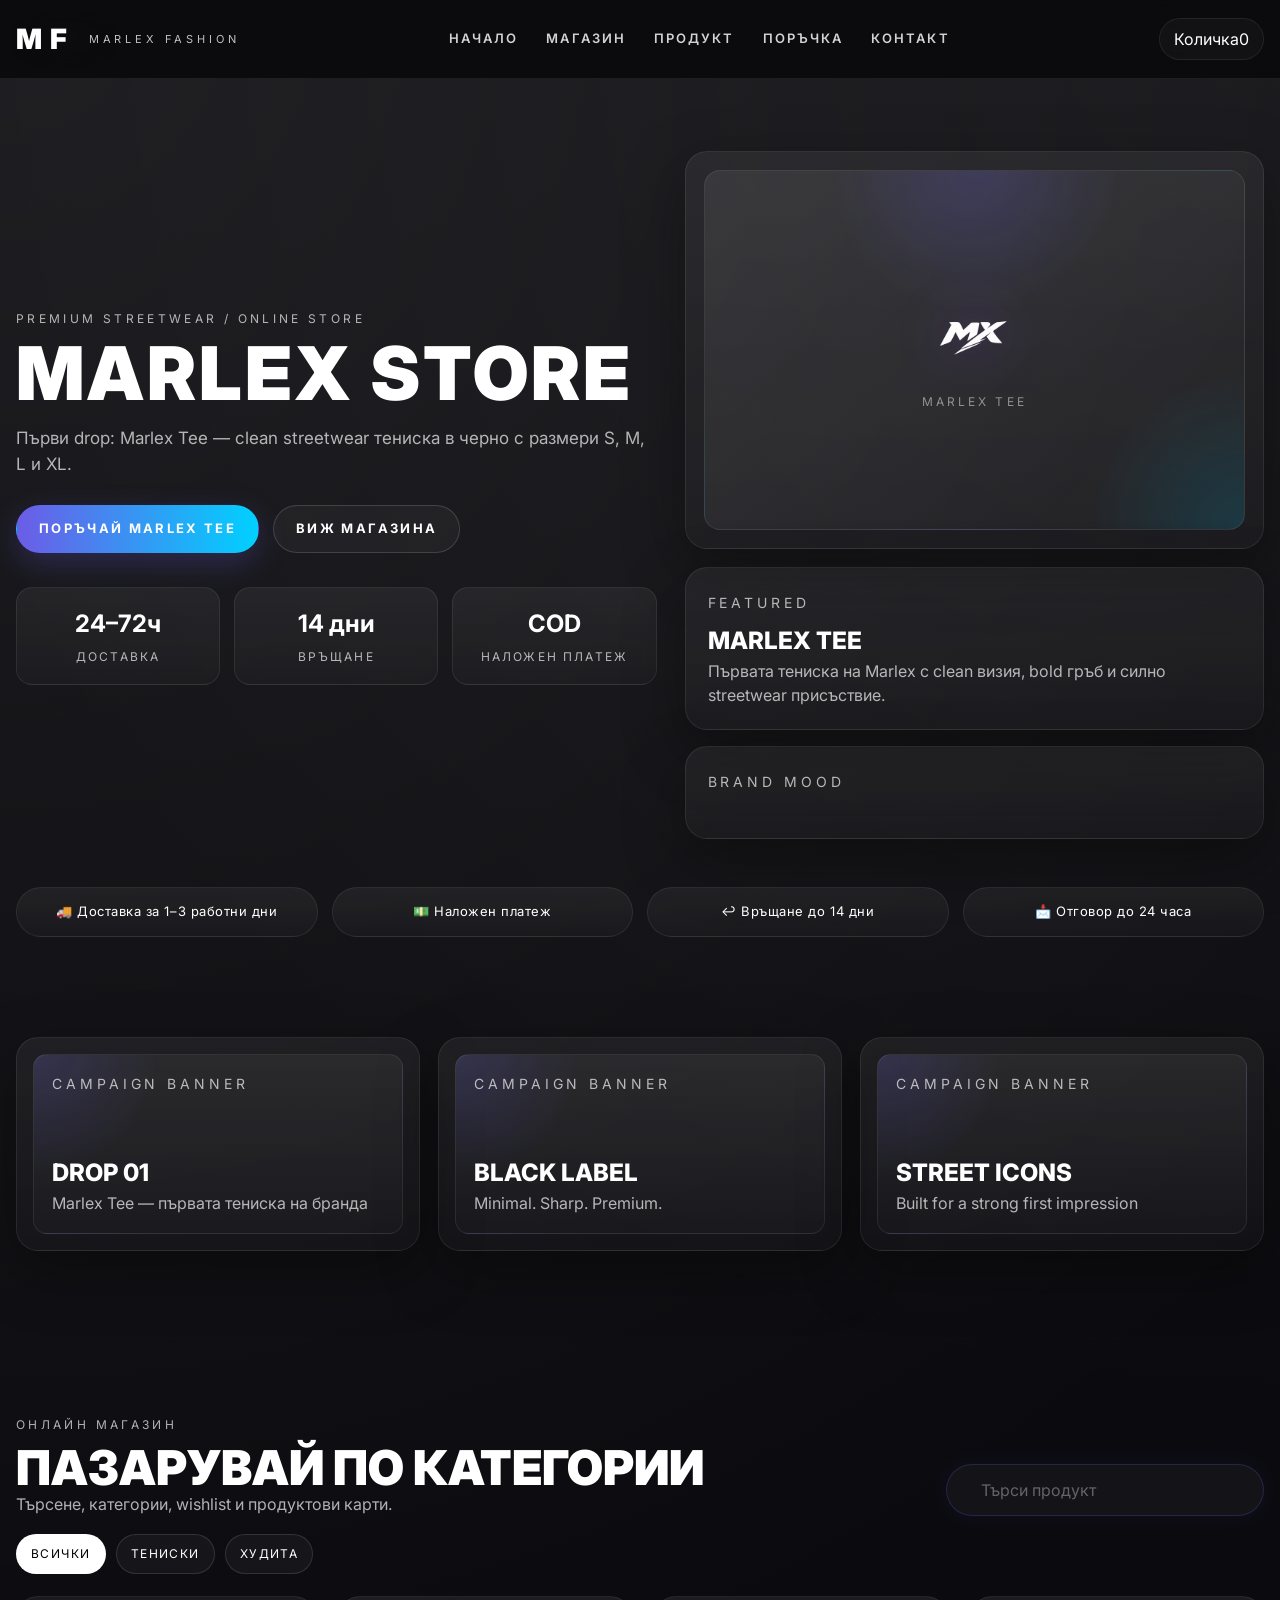
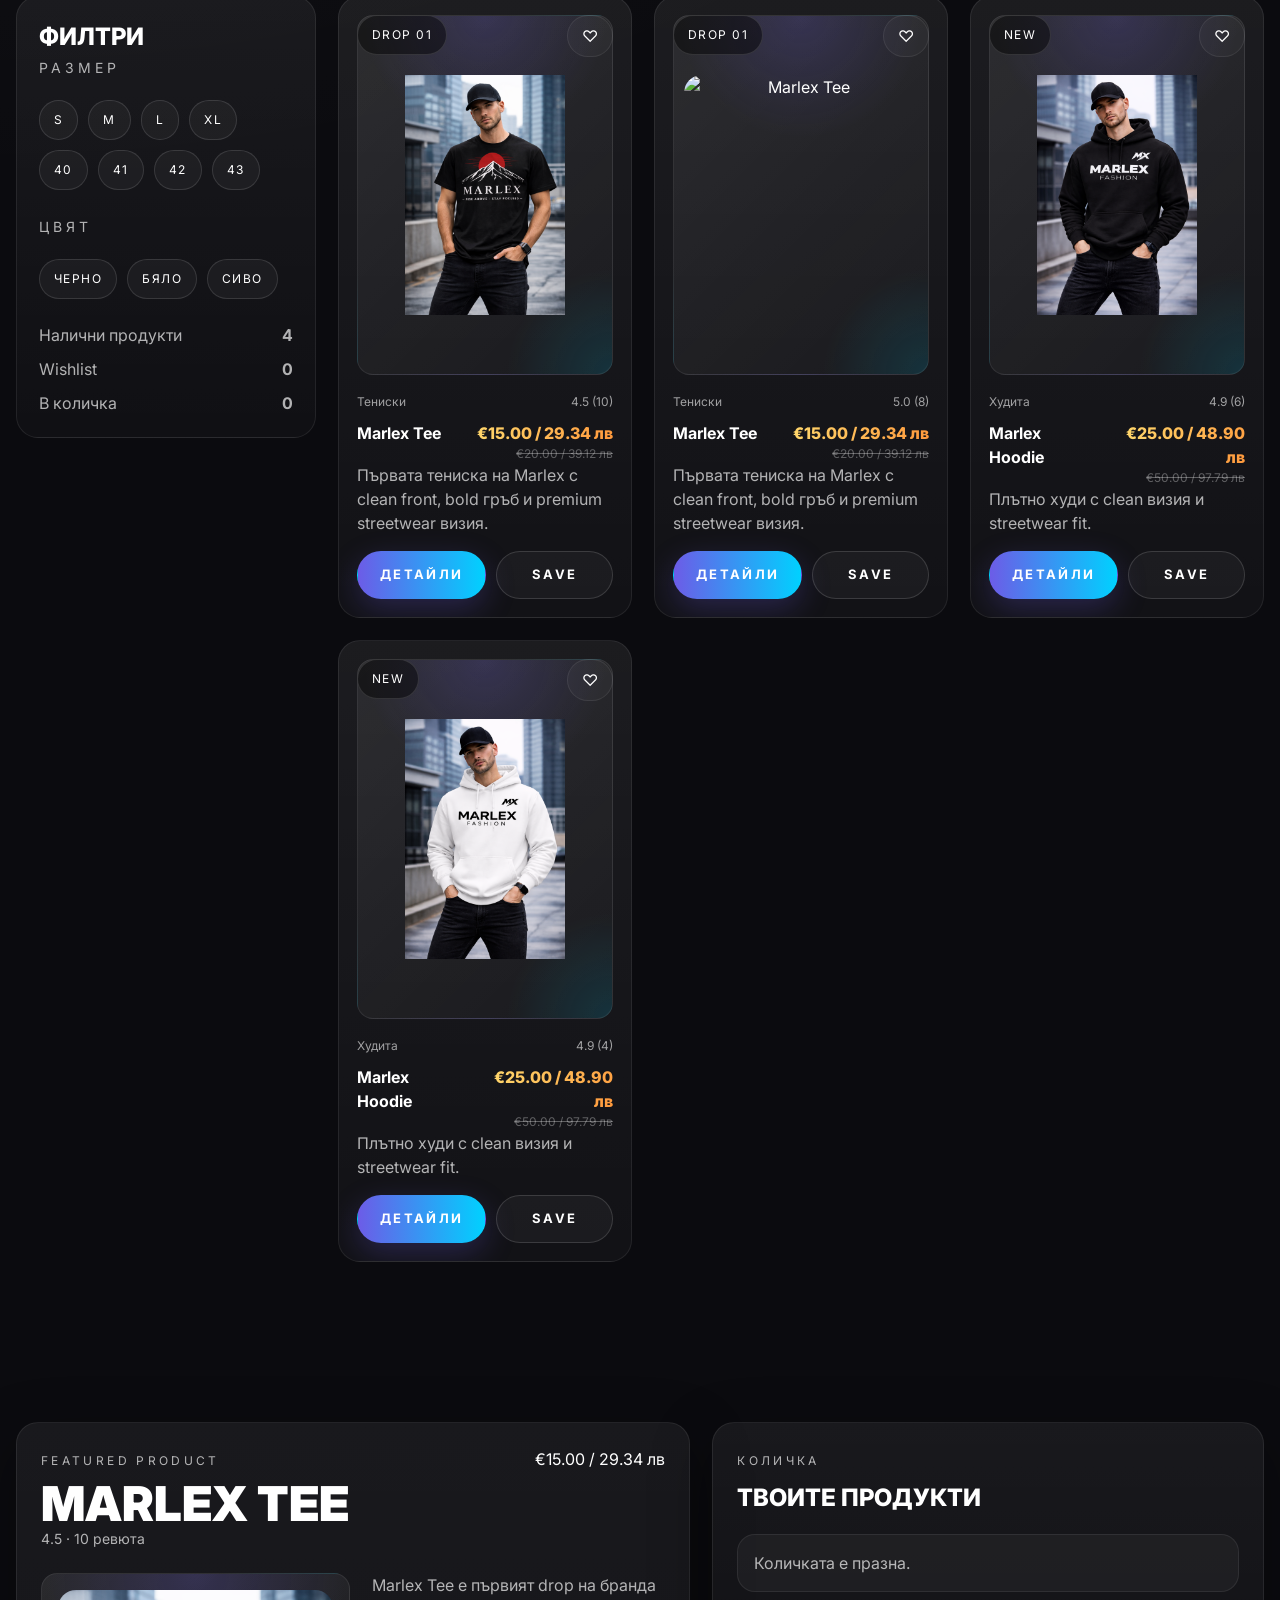
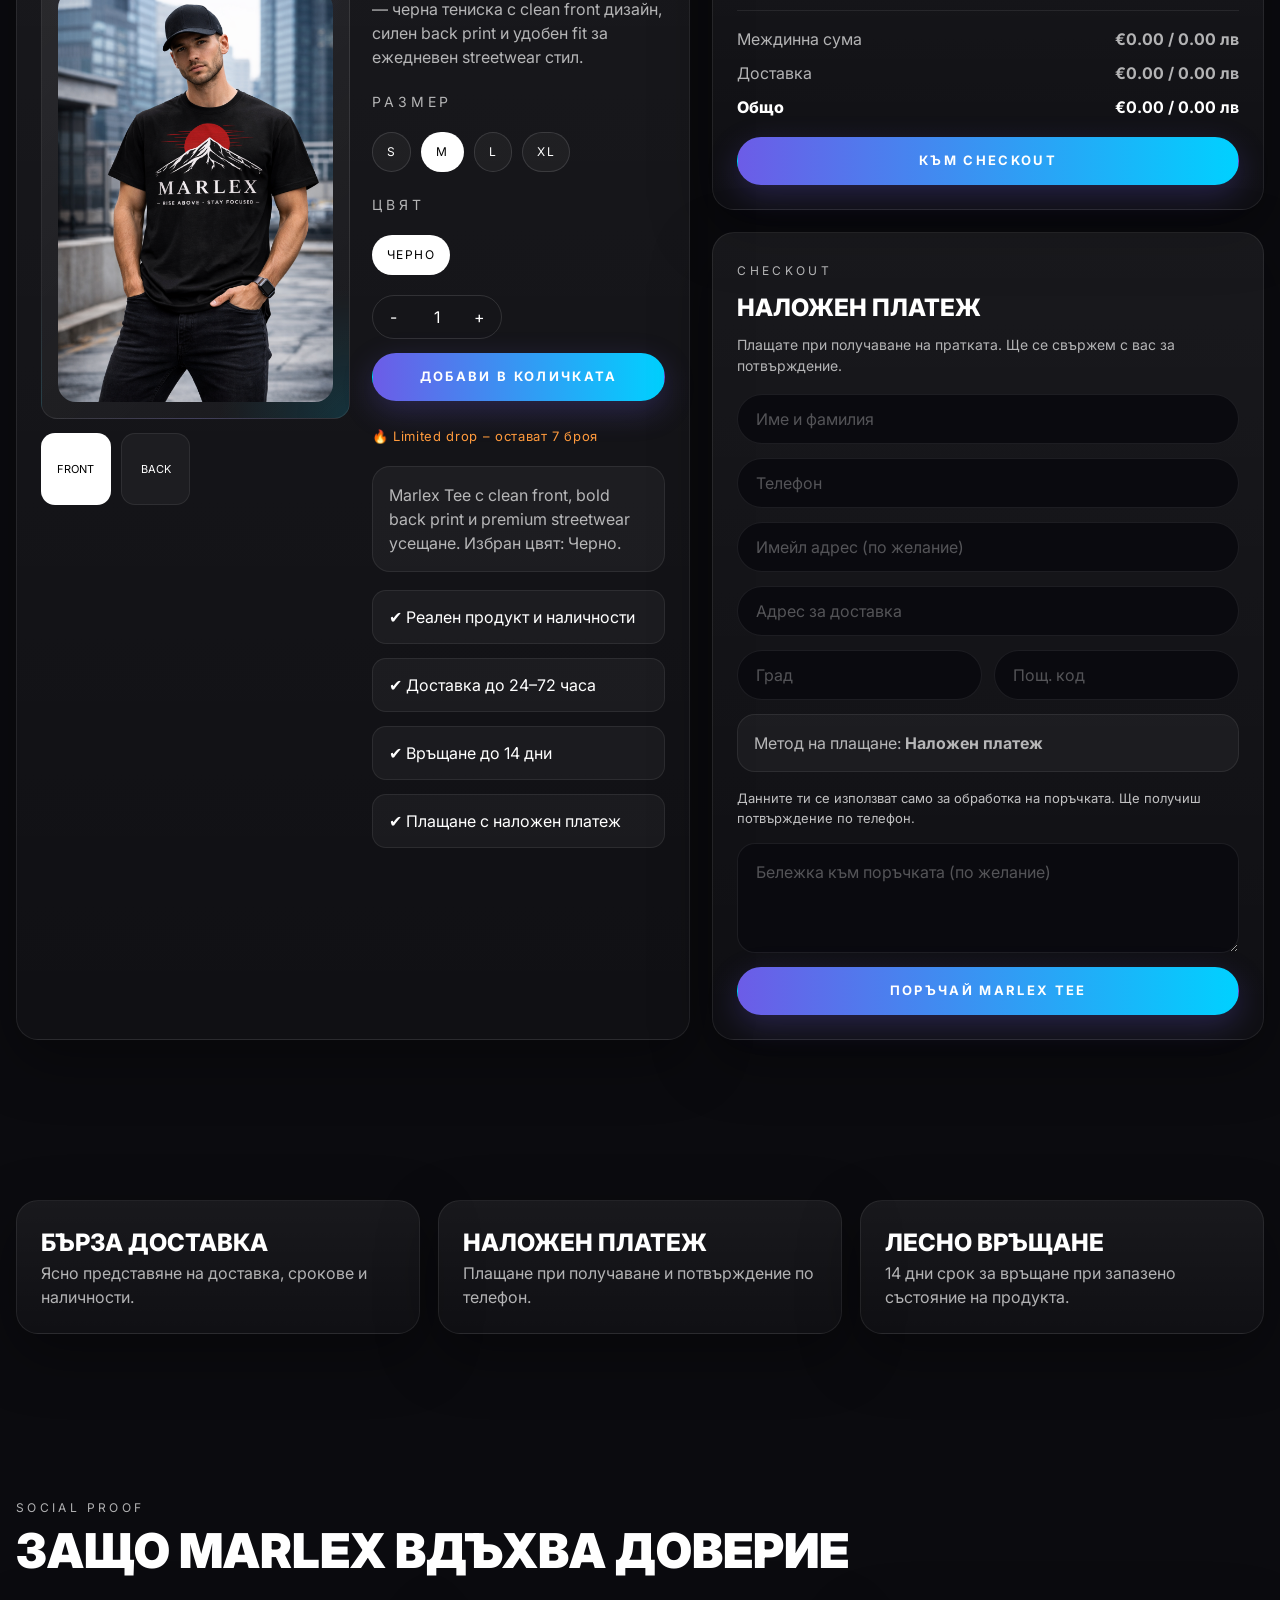
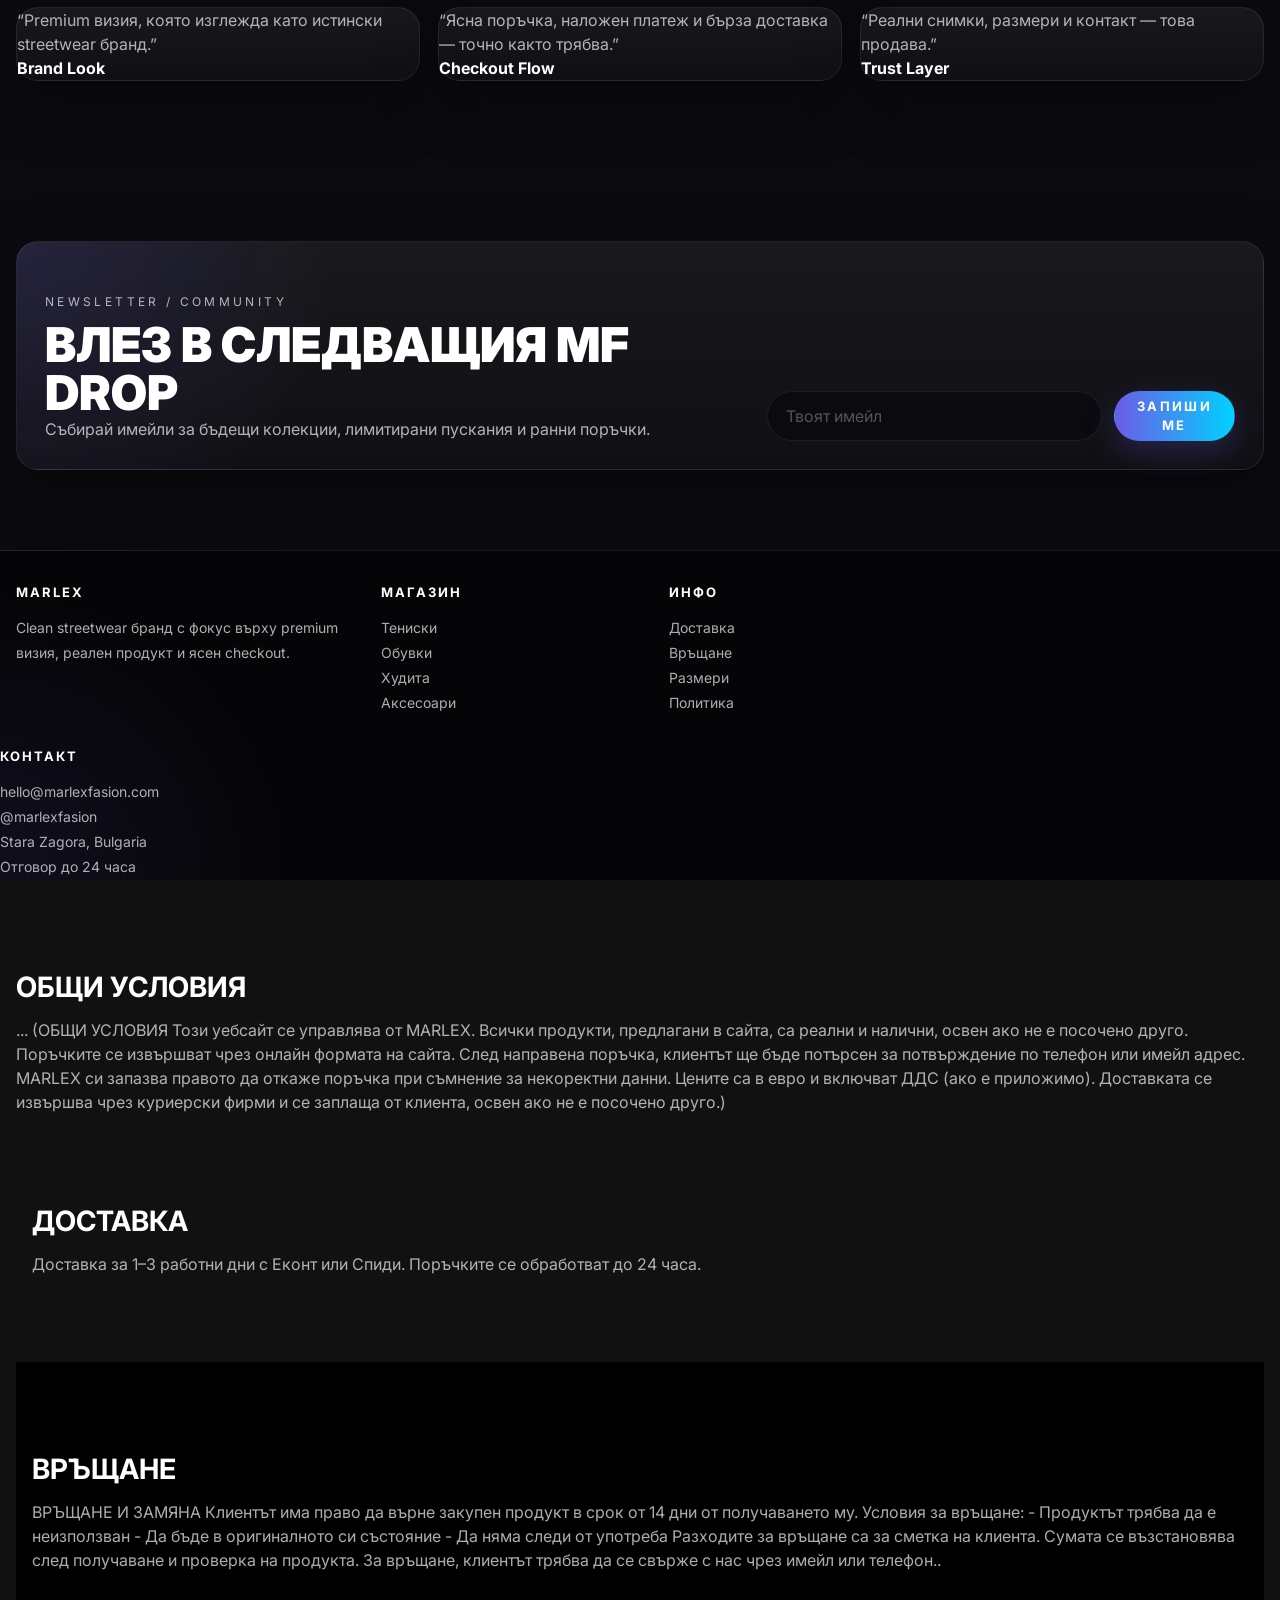
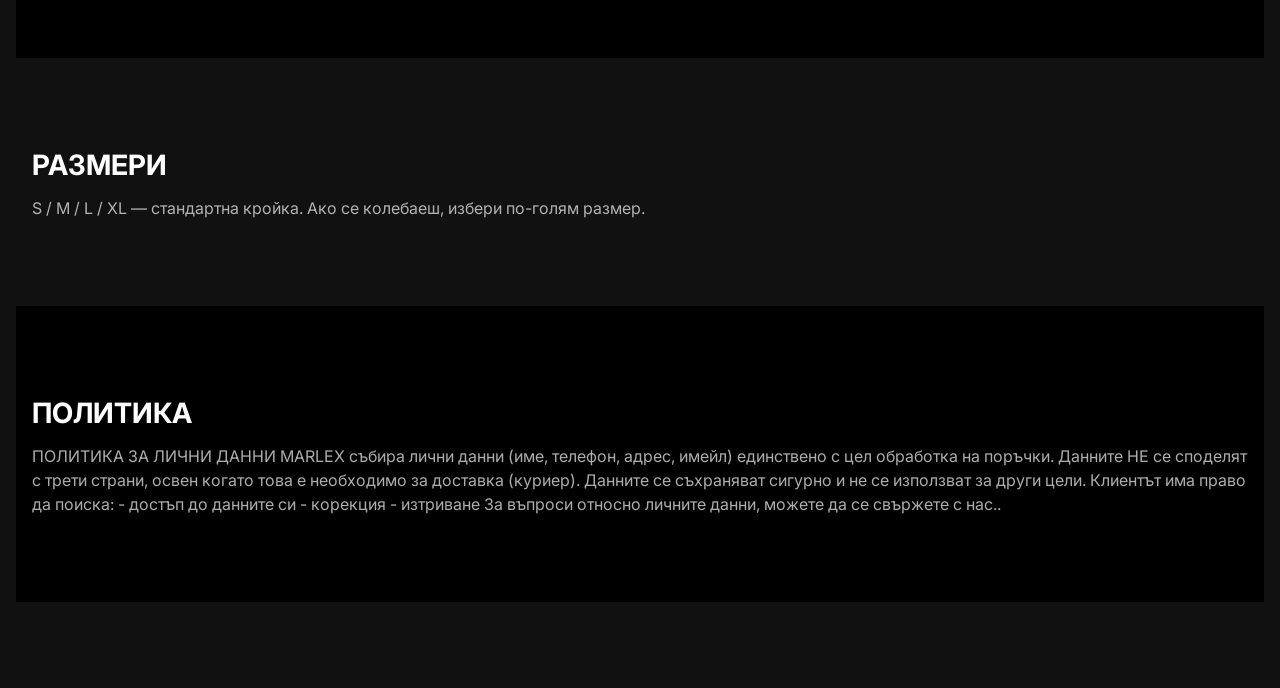
==== commit dcdca8dc: "Update index.html" ====
--- a/index.html
+++ b/index.html
@@ -381,5 +381,10 @@
   emailjs.init("wvG3ePc_ARyKaiqXt");
 </script>
   <script src="script.js"></script>
+    <div id="stickyBuy" class="sticky-buy hidden">
+  <button id="stickyBuyBtn">
+    Поръчай – €15
+  </button>
+</div>
 </body>
 </html>
--- a/styles.css
+++ b/styles.css
@@ -880,3 +880,9 @@
     grid-template-columns: 1fr;
   }
 }
+.stock-info {
+  margin-top: 12px;
+  font-size: 13px;
+  color: #ff9a3d;
+  letter-spacing: .05em;
+}
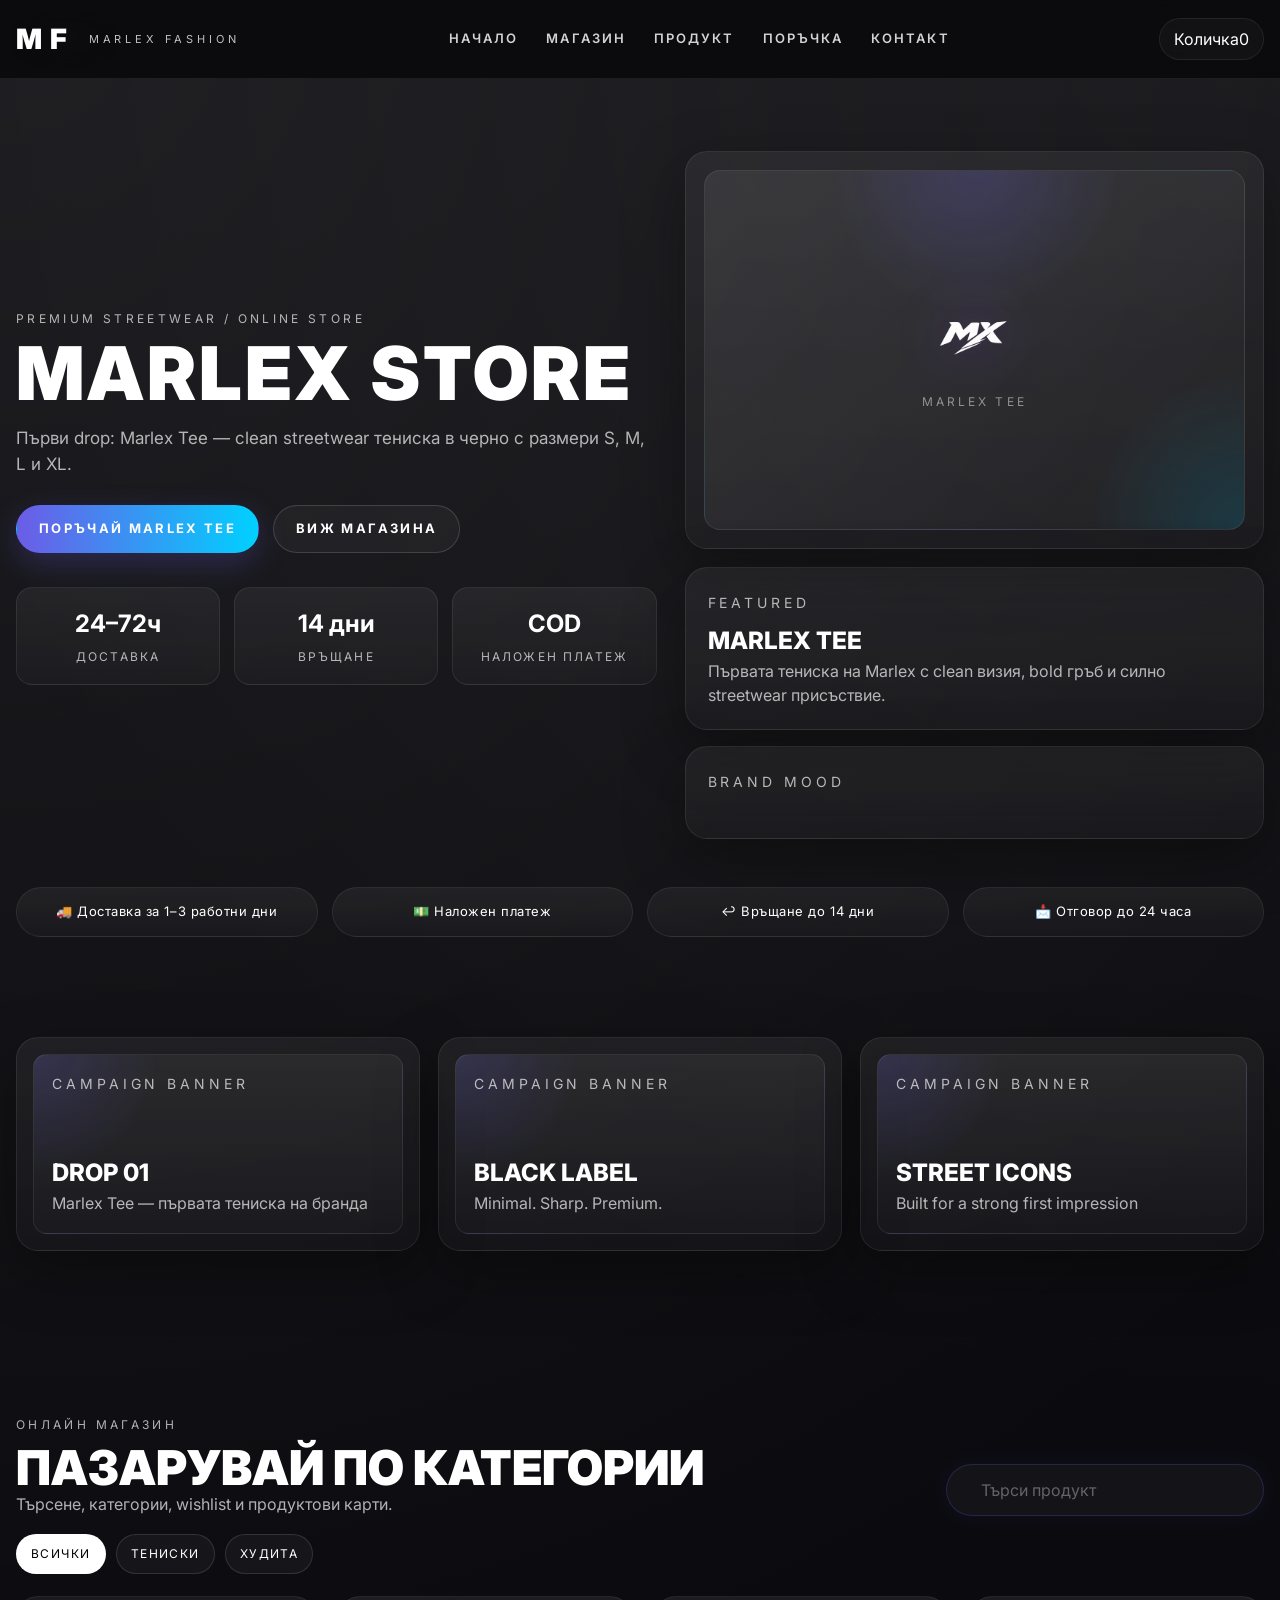
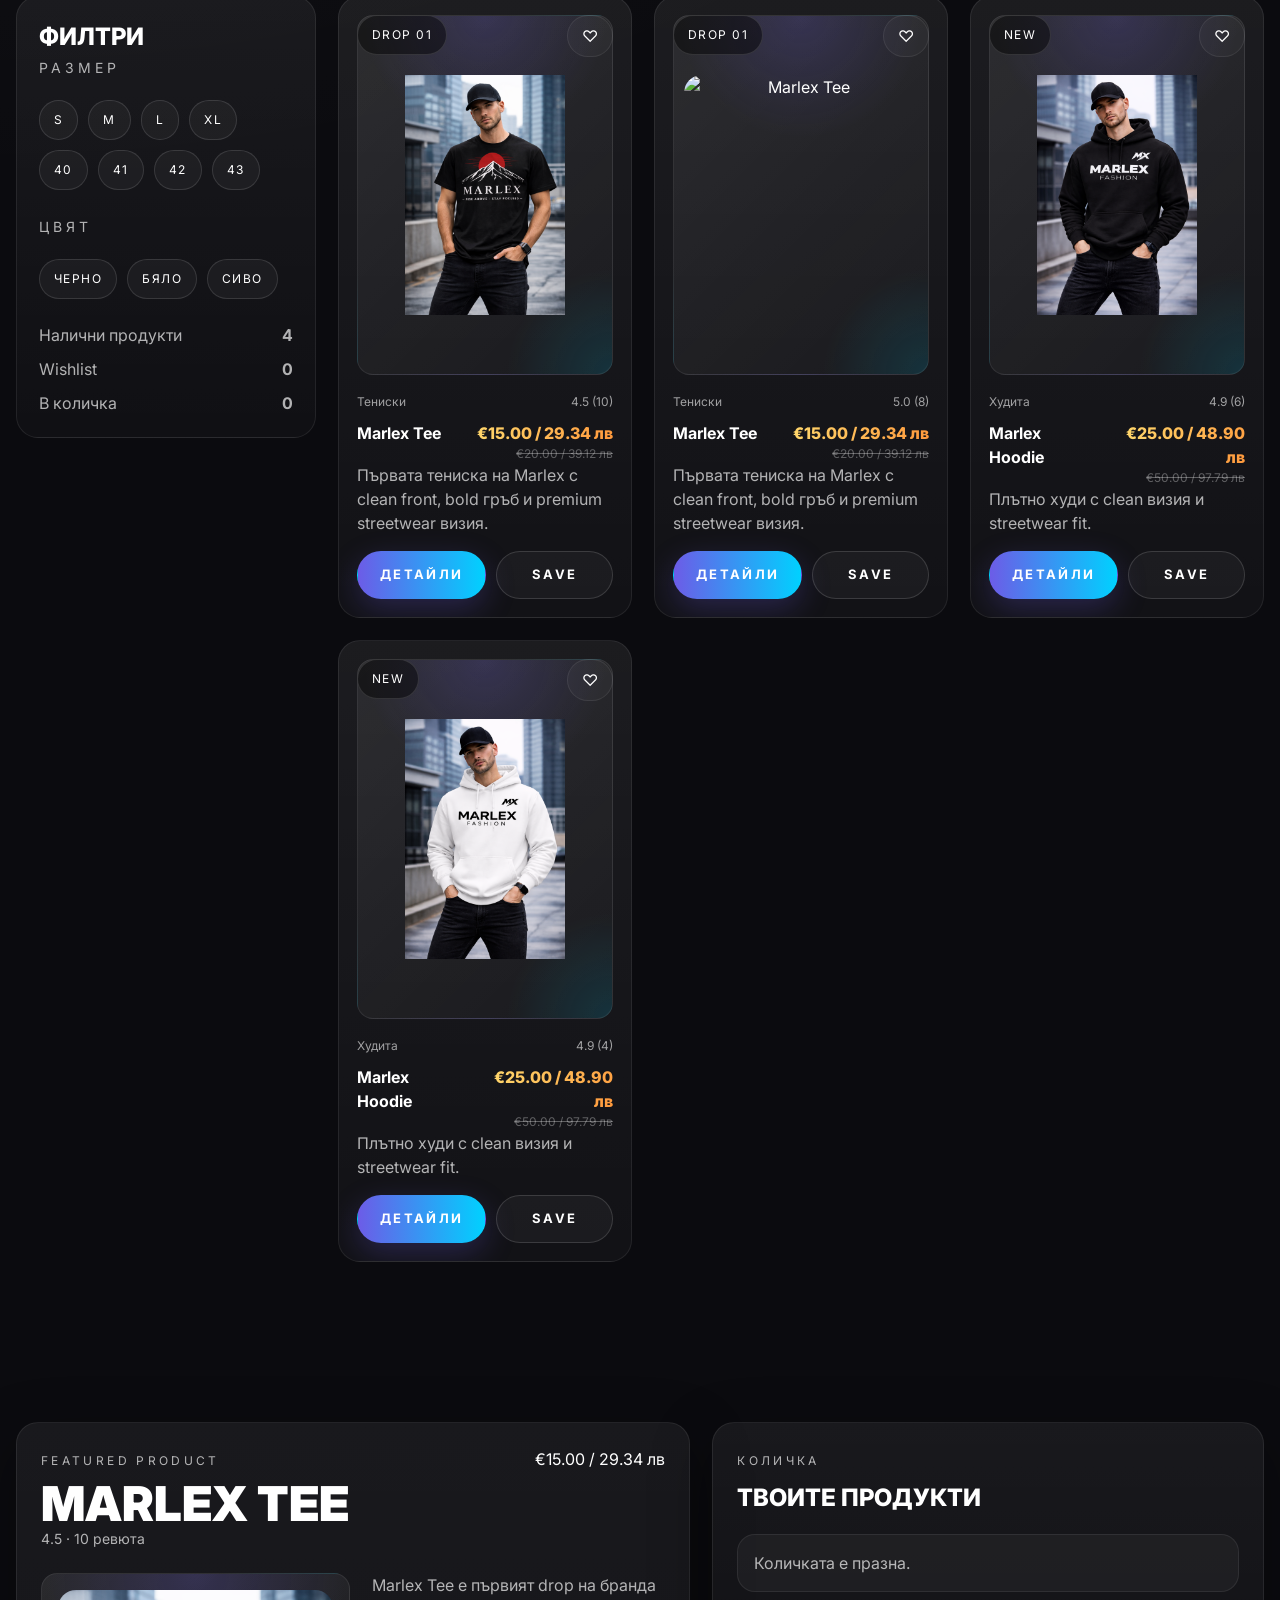
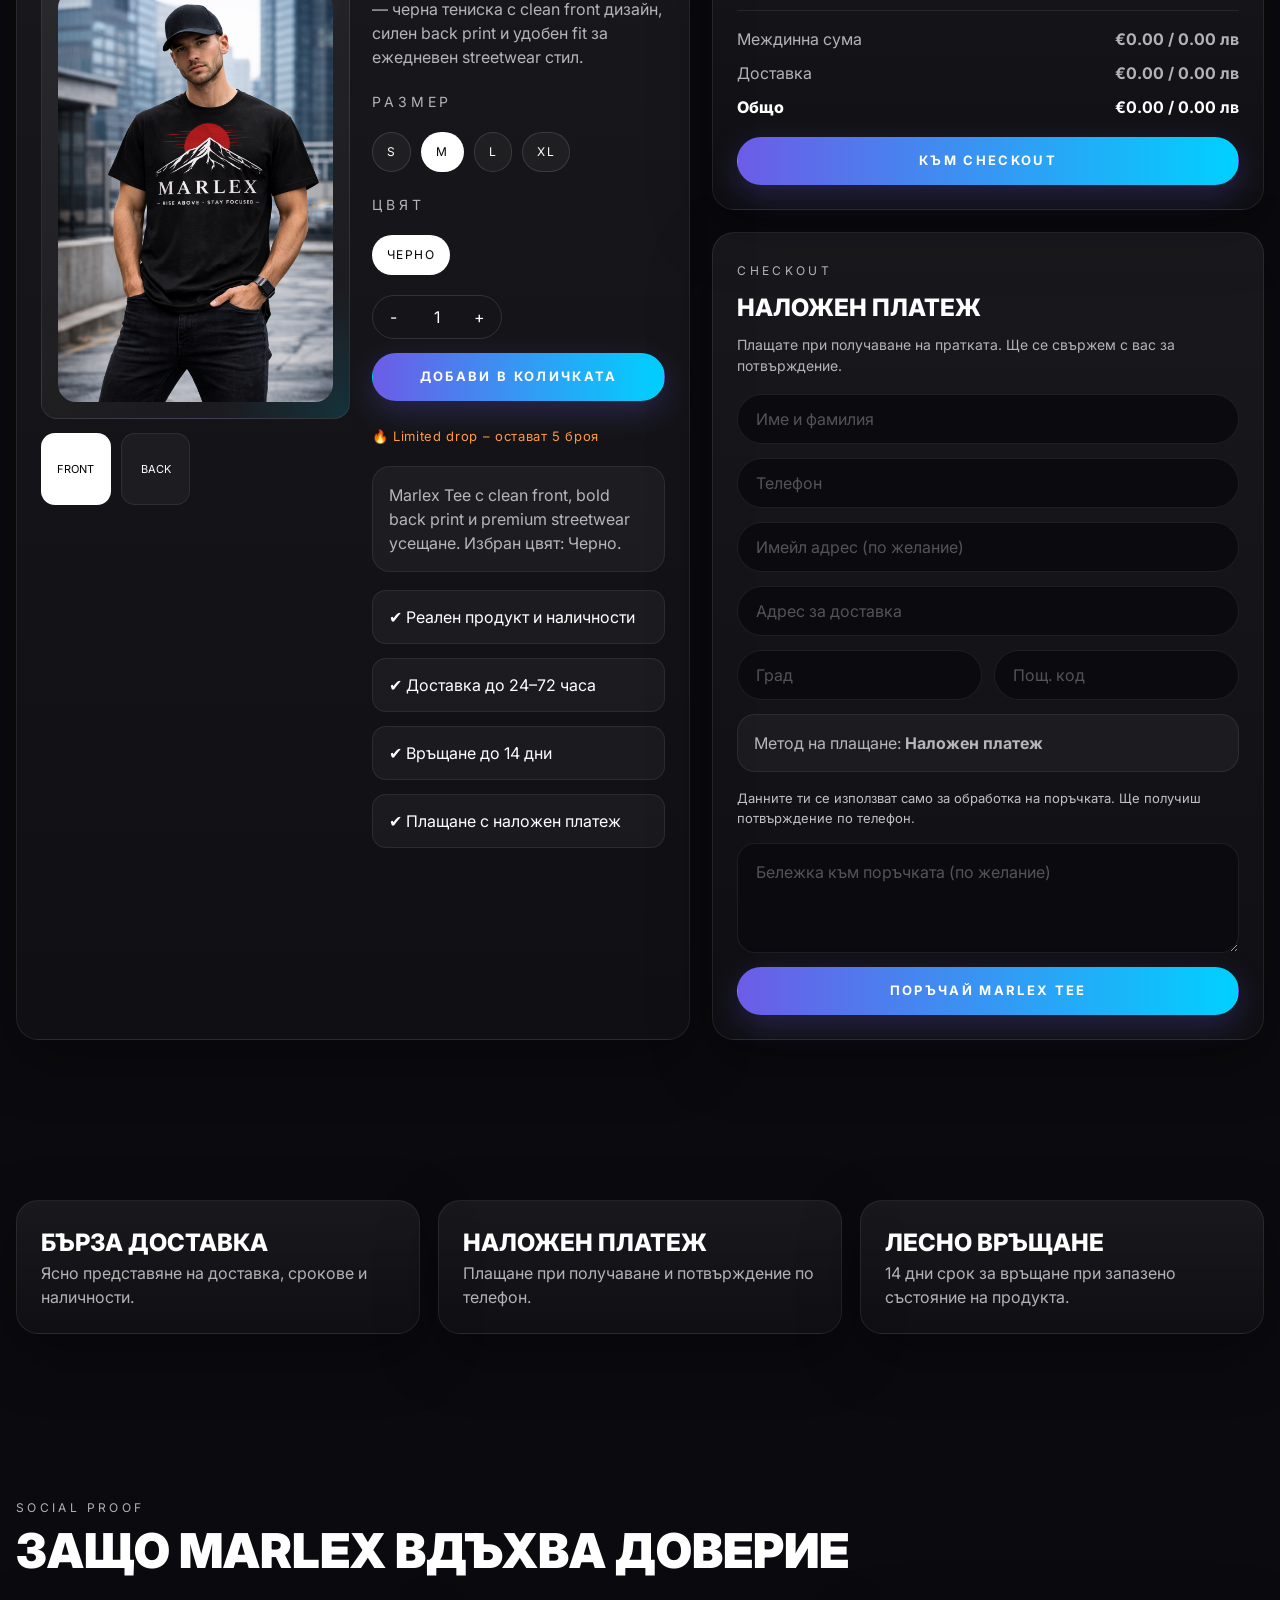
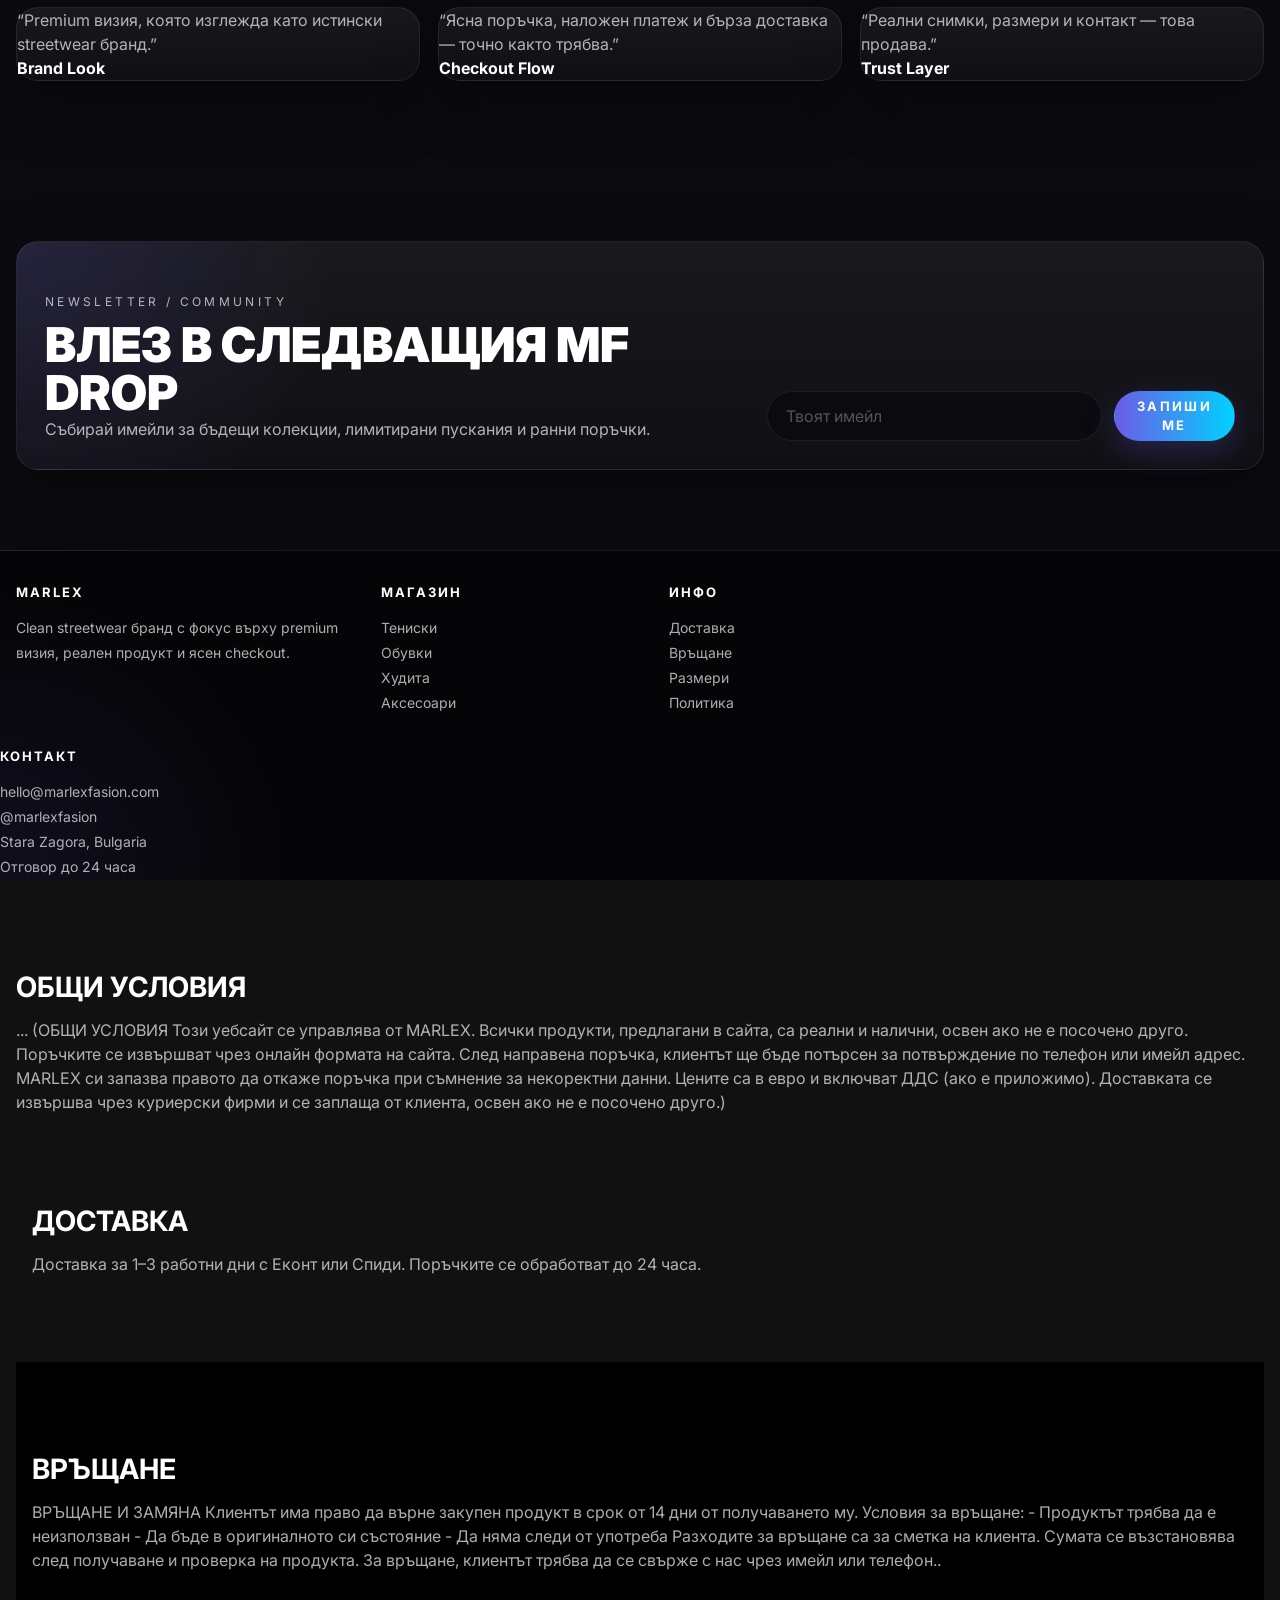
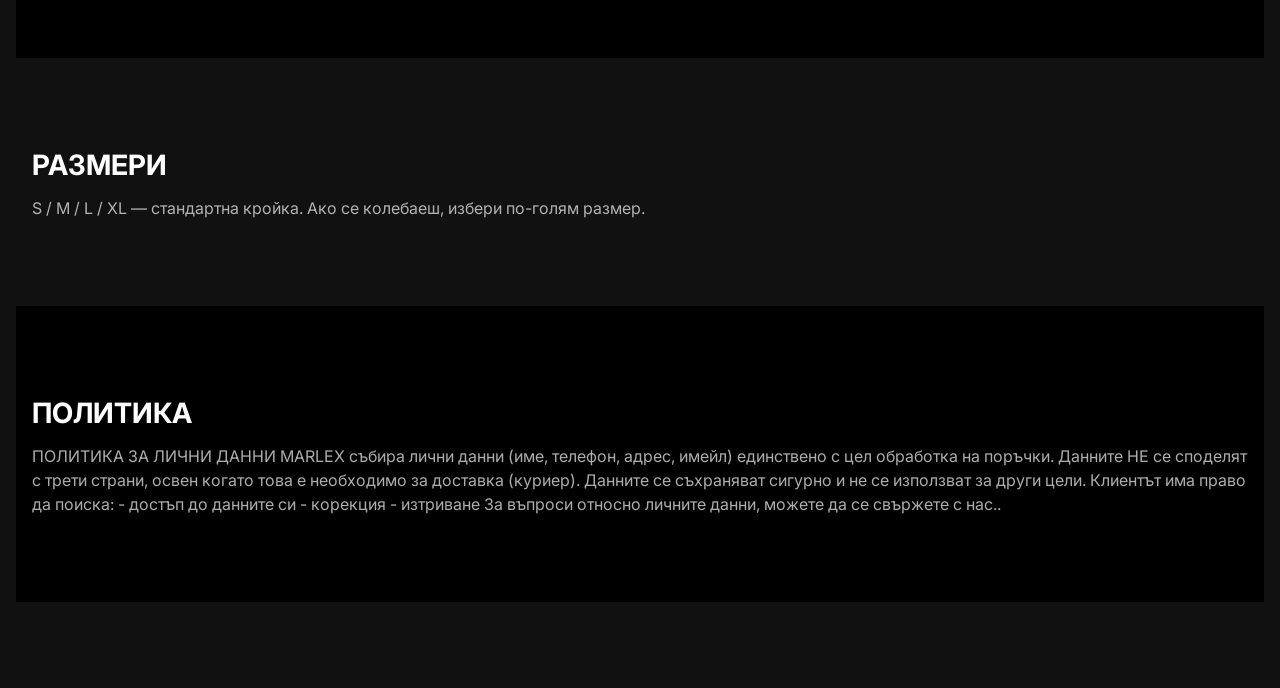
==== commit ad29edd6: "Update index.html" ====
--- a/index.html
+++ b/index.html
@@ -383,7 +383,7 @@
   <script src="script.js"></script>
     <div id="stickyBuy" class="sticky-buy hidden">
   <button id="stickyBuyBtn">
-    Поръчай – €15
+    Поръчай
   </button>
 </div>
 </body>
--- a/styles.css
+++ b/styles.css
@@ -886,3 +886,35 @@
   color: #ff9a3d;
   letter-spacing: .05em;
 }
+.sticky-buy {
+  position: fixed;
+  bottom: 16px;
+  left: 50%;
+  transform: translateX(-50%);
+  width: calc(100% - 24px);
+  max-width: 420px;
+  z-index: 999;
+}
+
+.sticky-buy button {
+  width: 100%;
+  height: 52px;
+  border-radius: 999px;
+  border: none;
+  font-weight: 800;
+  letter-spacing: .08em;
+  text-transform: uppercase;
+  background: linear-gradient(90deg, #6c5ce7, #00d1ff);
+  color: #fff;
+  box-shadow: 0 10px 30px rgba(108,92,231,.35);
+  cursor: pointer;
+  transition: 0.25s;
+}
+
+.sticky-buy button:hover {
+  transform: translateY(-2px);
+}
+
+.hidden {
+  display: none;
+}
